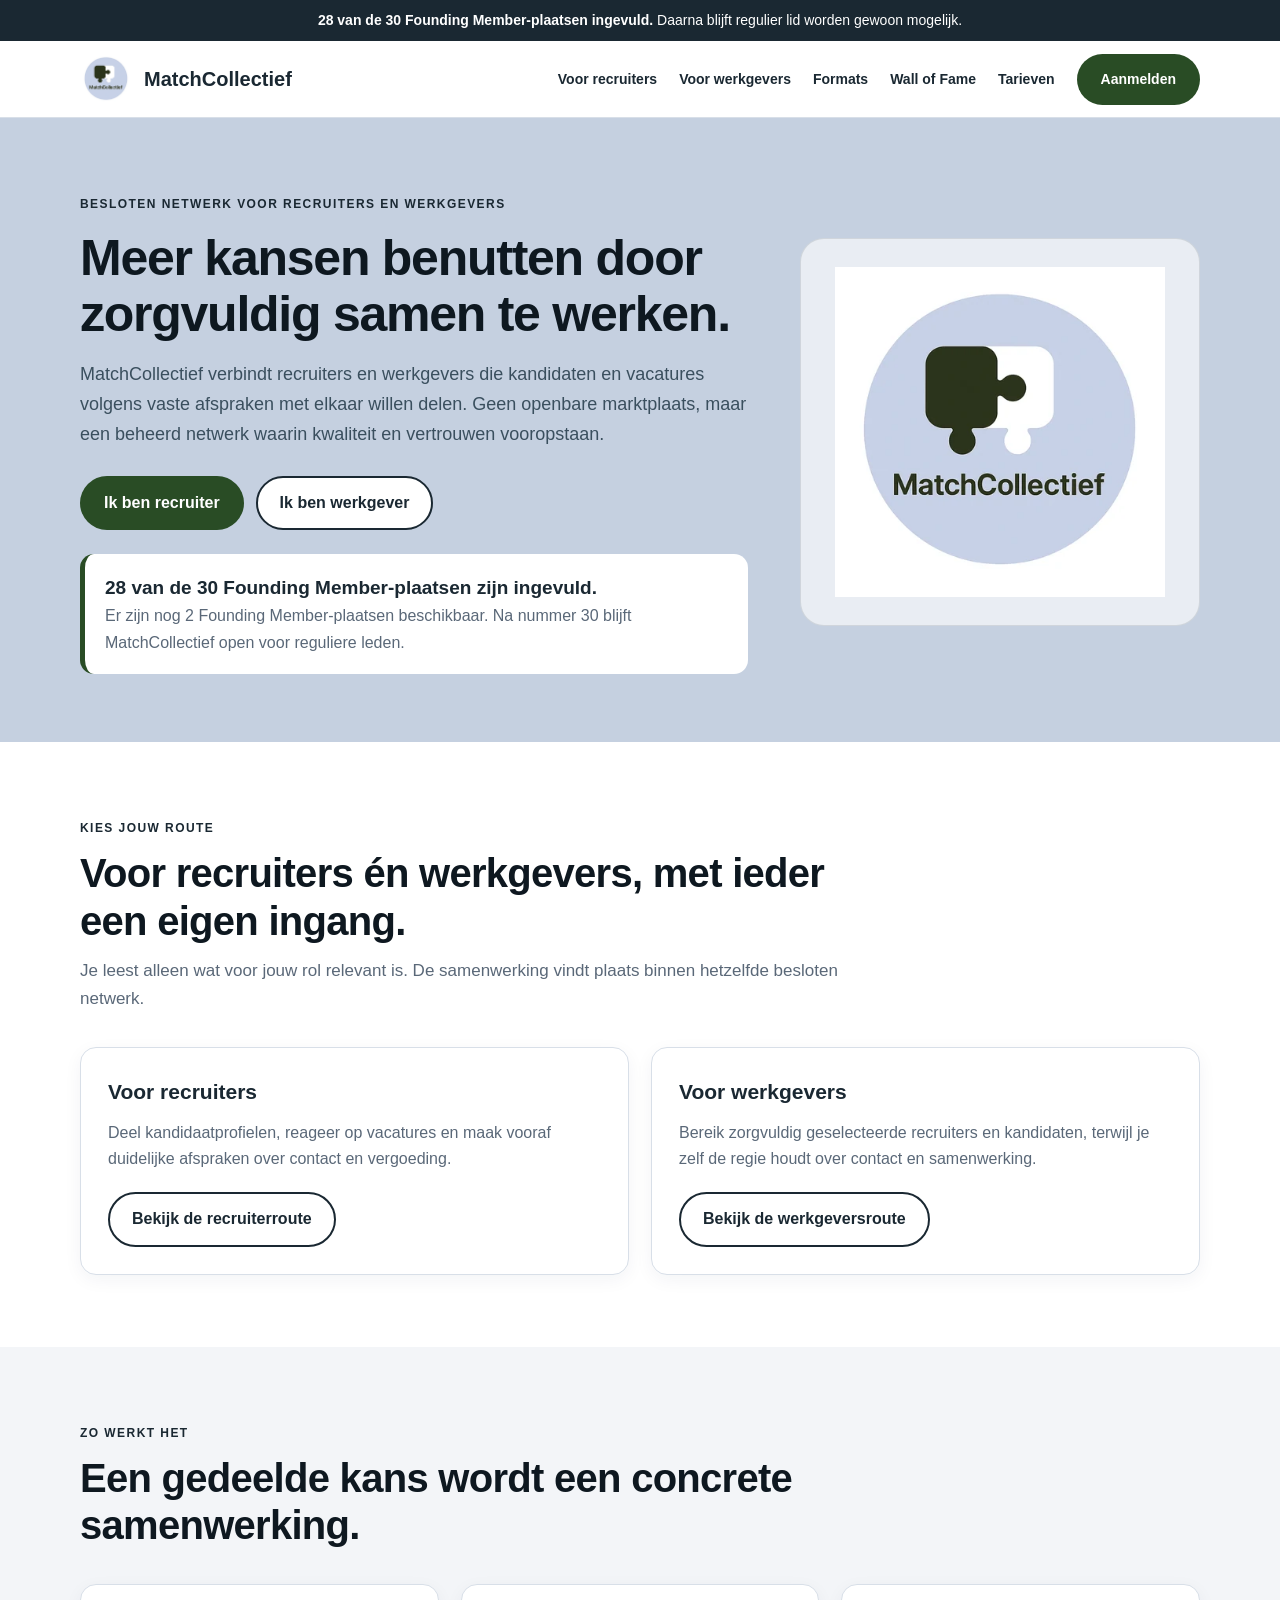
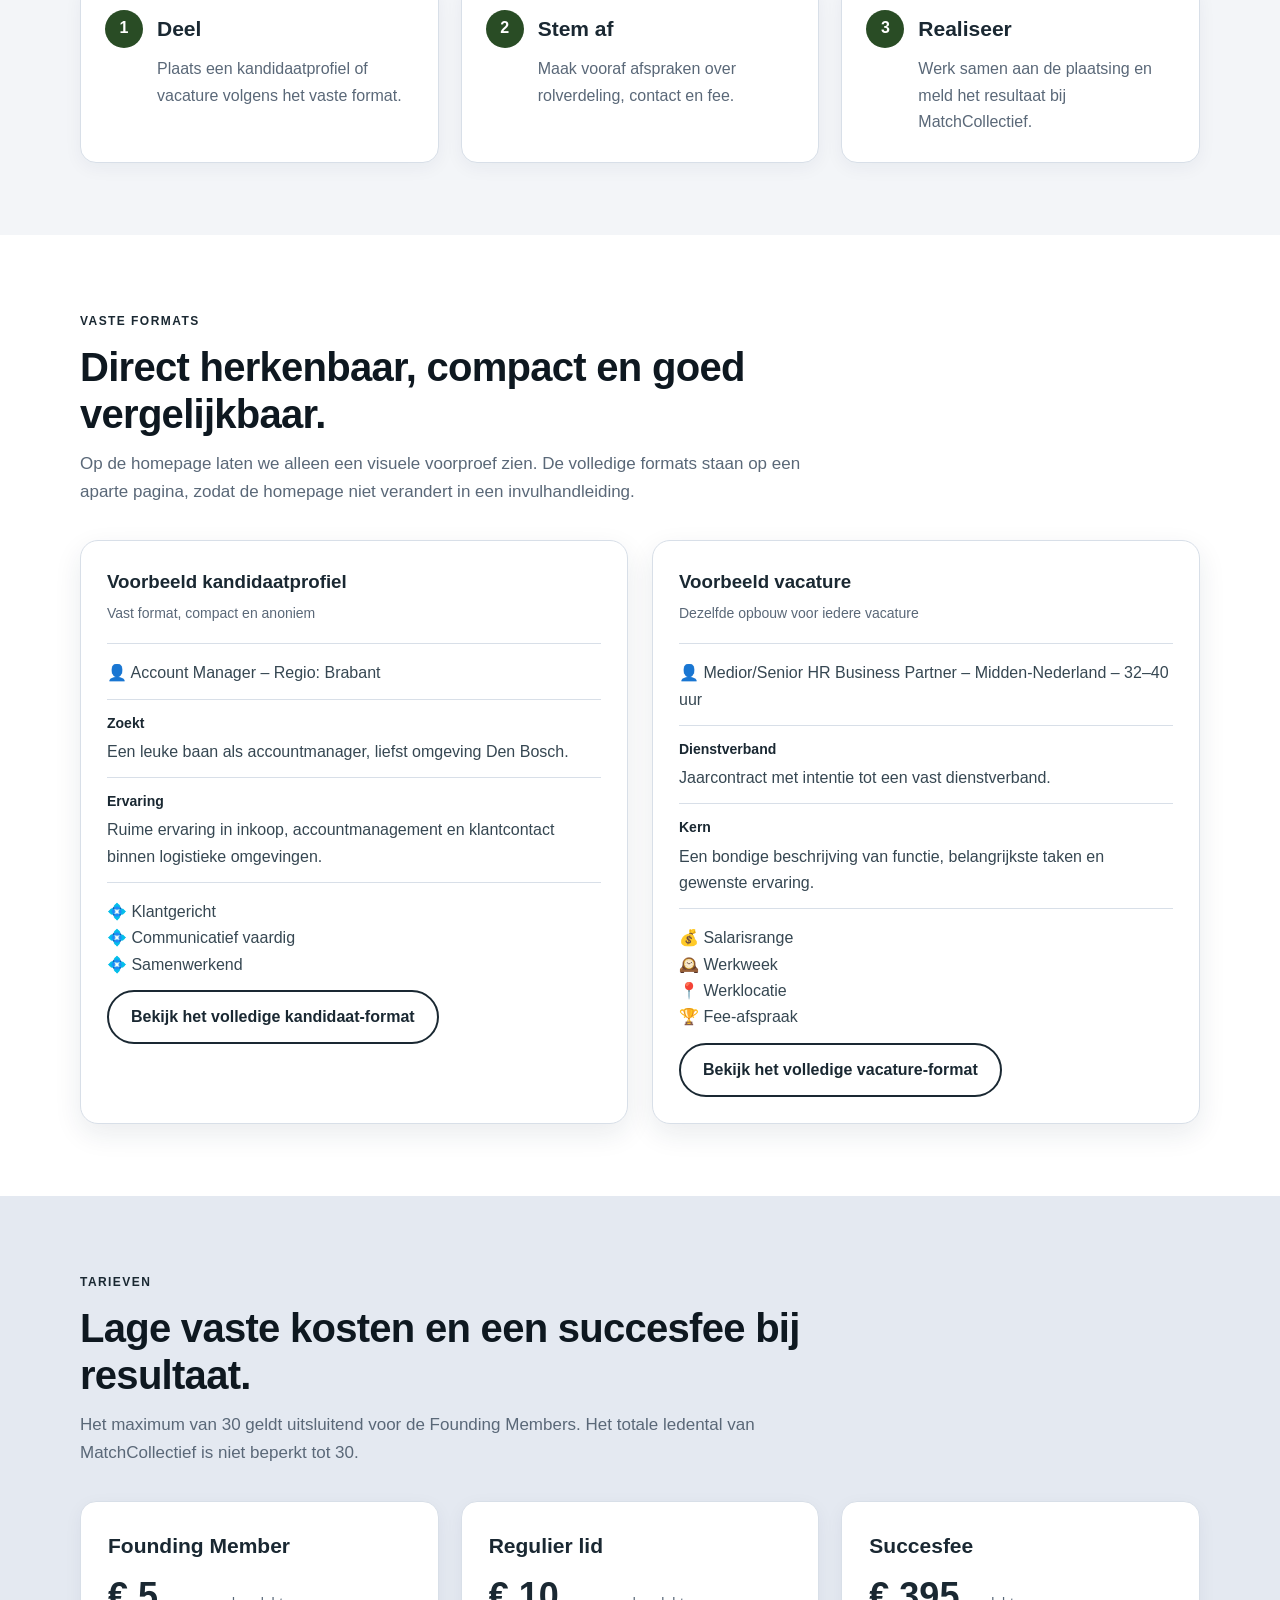
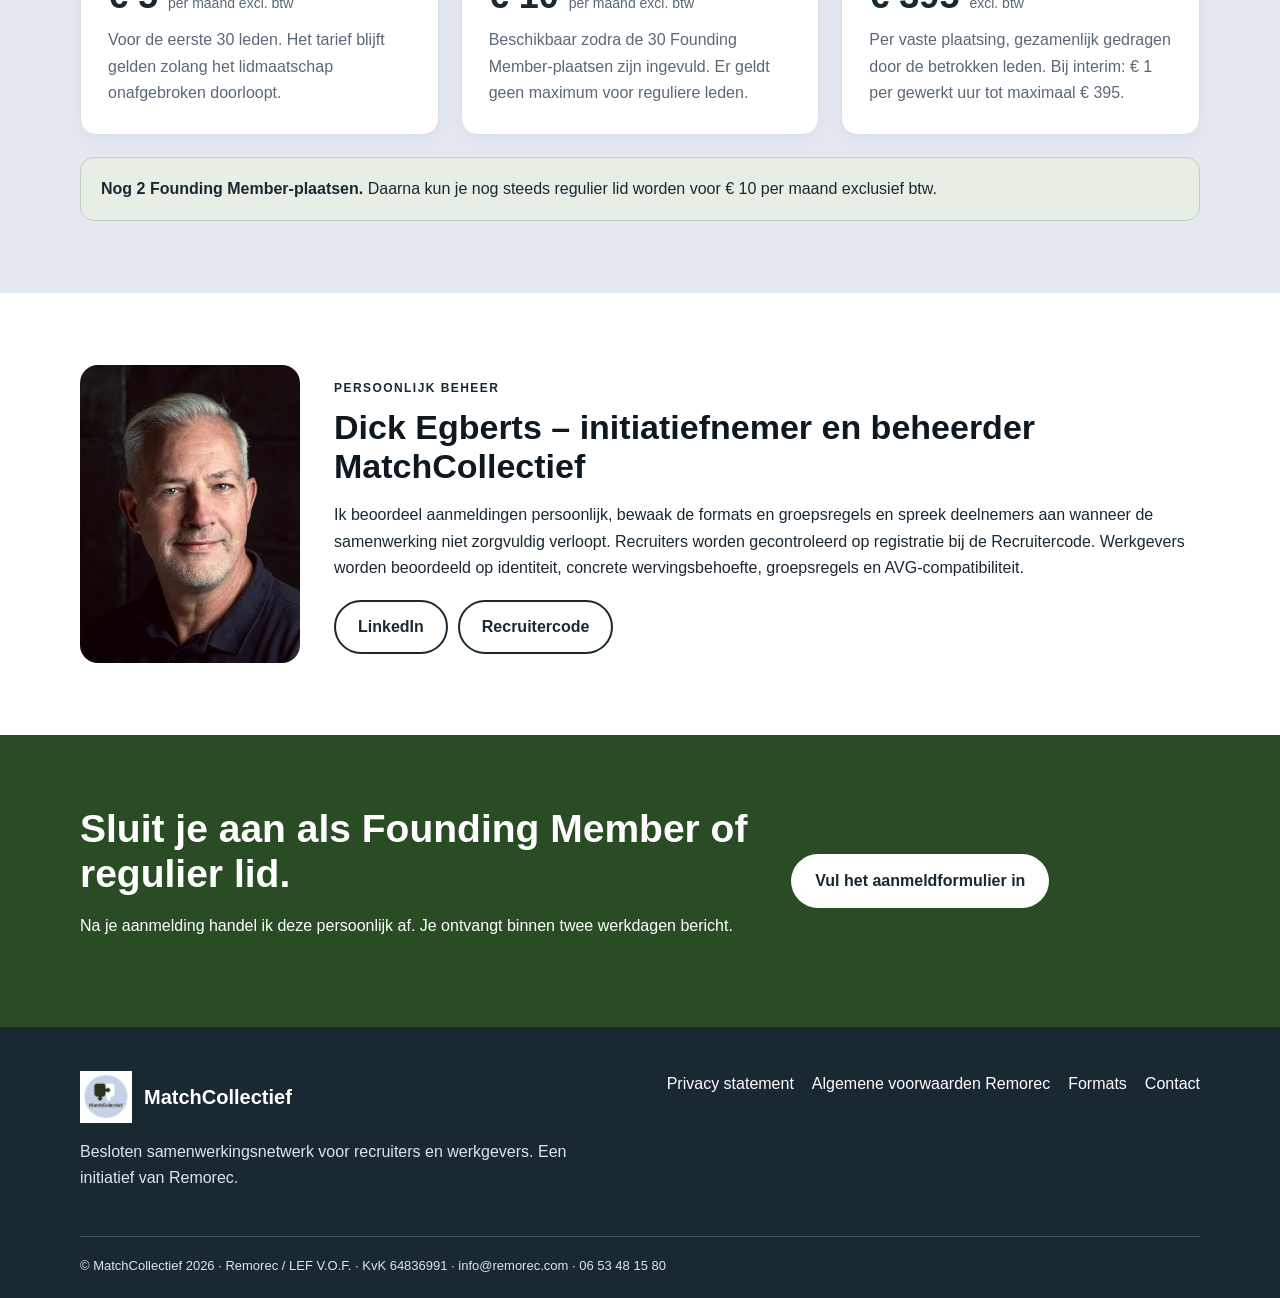
==== index.html @ ca80b36f "Add files via upload" ====
<!doctype html>
<html lang="nl">
<head>
<meta charset="utf-8">
<meta name="viewport" content="width=device-width,initial-scale=1">
<title>MatchCollectief | Samen meer kansen benutten</title>
<meta name="description" content="Besloten samenwerkingsnetwerk voor recruiters en werkgevers.">
<link rel="stylesheet" href="assets/style.css">
<link rel="icon" href="assets/matchcollectief-logo.webp">
<meta name="theme-color" content="#C5D0E0">
</head>
<body>

<div class="topbar"><strong>28 van de 30 Founding Member-plaatsen ingevuld.</strong> Daarna blijft regulier lid worden gewoon mogelijk.</div>
<nav>
  <div class="wrap nav-inner">
    <a class="brand" href="index.html"><img src="assets/matchcollectief-logo.webp" alt="Logo MatchCollectief"><span>MatchCollectief</span></a>
    <button class="menu-toggle" aria-label="Menu openen">☰</button>
    <div class="nav-links">
      <a href="voor-recruiters.html">Voor recruiters</a>
      <a href="voor-werkgevers.html">Voor werkgevers</a>
      <a href="formats.html">Formats</a>
      <a href="wall-of-fame.html">Wall of Fame</a>
      <a href="index.html#tarieven">Tarieven</a>
      <a class="btn btn-green" href="https://forms.cloud.microsoft/r/RFV0NkkKXE" target="_blank" rel="noopener">Aanmelden</a>
    </div>
  </div>
</nav>


<header class="hero">
  <div class="wrap hero-grid">
    <div>
      <span class="eyebrow">Besloten netwerk voor recruiters en werkgevers</span>
      <h1>Meer kansen benutten door zorgvuldig samen te werken.</h1>
      <p class="lead">MatchCollectief verbindt recruiters en werkgevers die kandidaten en vacatures volgens vaste afspraken met elkaar willen delen. Geen openbare marktplaats, maar een beheerd netwerk waarin kwaliteit en vertrouwen vooropstaan.</p>
      <div class="actions">
        <a class="btn btn-green" href="voor-recruiters.html">Ik ben recruiter</a>
        <a class="btn btn-outline" href="voor-werkgevers.html">Ik ben werkgever</a>
      </div>
      <div class="member-status">
        <strong>28 van de 30 Founding Member-plaatsen zijn ingevuld.</strong>
        <span>Er zijn nog 2 Founding Member-plaatsen beschikbaar. Na nummer 30 blijft MatchCollectief open voor reguliere leden.</span>
      </div>
    </div>
    <div class="logo-panel"><img src="assets/matchcollectief-logo.webp" alt="MatchCollectief"></div>
  </div>
</header>

<section>
<div class="wrap">
  <div class="section-head">
    <span class="eyebrow">Kies jouw route</span>
    <h2>Voor recruiters én werkgevers, met ieder een eigen ingang.</h2>
    <p>Je leest alleen wat voor jouw rol relevant is. De samenwerking vindt plaats binnen hetzelfde besloten netwerk.</p>
  </div>
  <div class="grid-2">
    <article class="card"><h3>Voor recruiters</h3><p>Deel kandidaatprofielen, reageer op vacatures en maak vooraf duidelijke afspraken over contact en vergoeding.</p><a class="btn btn-outline" href="voor-recruiters.html">Bekijk de recruiterroute</a></article>
    <article class="card"><h3>Voor werkgevers</h3><p>Bereik zorgvuldig geselecteerde recruiters en kandidaten, terwijl je zelf de regie houdt over contact en samenwerking.</p><a class="btn btn-outline" href="voor-werkgevers.html">Bekijk de werkgeversroute</a></article>
  </div>
</div>
</section>

<section class="alt">
<div class="wrap">
  <div class="section-head"><span class="eyebrow">Zo werkt het</span><h2>Een gedeelde kans wordt een concrete samenwerking.</h2></div>
  <div class="grid-3 steps">
    <article class="card step"><h3>Deel</h3><p>Plaats een kandidaatprofiel of vacature volgens het vaste format.</p></article>
    <article class="card step"><h3>Stem af</h3><p>Maak vooraf afspraken over rolverdeling, contact en fee.</p></article>
    <article class="card step"><h3>Realiseer</h3><p>Werk samen aan de plaatsing en meld het resultaat bij MatchCollectief.</p></article>
  </div>
</div>
</section>

<section>
<div class="wrap">
  <div class="section-head"><span class="eyebrow">Vaste formats</span><h2>Direct herkenbaar, compact en goed vergelijkbaar.</h2><p>Op de homepage laten we alleen een visuele voorproef zien. De volledige formats staan op een aparte pagina, zodat de homepage niet verandert in een invulhandleiding.</p></div>
  <div class="format-grid">
<div class="format-card">
  <h3>Voorbeeld kandidaatprofiel</h3>
  <div class="format-sub">Vast format, compact en anoniem</div>
  <div class="format-block"><div class="format-copy">👤 Account Manager – Regio: Brabant</div></div>
  <div class="format-block"><div class="format-label">Zoekt</div><div class="format-copy">Een leuke baan als accountmanager, liefst omgeving Den Bosch.</div></div>
  <div class="format-block"><div class="format-label">Ervaring</div><div class="format-copy">Ruime ervaring in inkoop, accountmanagement en klantcontact binnen logistieke omgevingen.</div></div>
  <div class="format-block"><div class="format-copy">💠 Klantgericht
💠 Communicatief vaardig
💠 Samenwerkend</div></div>
  <a class="btn btn-outline" href="formats.html#kandidaat">Bekijk het volledige kandidaat-format</a>
</div>

<div class="format-card">
  <h3>Voorbeeld vacature</h3>
  <div class="format-sub">Dezelfde opbouw voor iedere vacature</div>
  <div class="format-block"><div class="format-copy">👤 Medior/Senior HR Business Partner – Midden-Nederland – 32–40 uur</div></div>
  <div class="format-block"><div class="format-label">Dienstverband</div><div class="format-copy">Jaarcontract met intentie tot een vast dienstverband.</div></div>
  <div class="format-block"><div class="format-label">Kern</div><div class="format-copy">Een bondige beschrijving van functie, belangrijkste taken en gewenste ervaring.</div></div>
  <div class="format-block"><div class="format-copy">💰 Salarisrange
🕰️ Werkweek
📍 Werklocatie
🏆 Fee-afspraak</div></div>
  <a class="btn btn-outline" href="formats.html#vacature">Bekijk het volledige vacature-format</a>
</div>
</div>
</div>
</section>

<section class="brand-section" id="tarieven">
<div class="wrap">
  <div class="section-head"><span class="eyebrow">Tarieven</span><h2>Lage vaste kosten en een succesfee bij resultaat.</h2><p>Het maximum van 30 geldt uitsluitend voor de Founding Members. Het totale ledental van MatchCollectief is niet beperkt tot 30.</p></div>
  <div class="grid-3">
    <article class="card"><h3>Founding Member</h3><div class="price">€ 5 <small>per maand excl. btw</small></div><p>Voor de eerste 30 leden. Het tarief blijft gelden zolang het lidmaatschap onafgebroken doorloopt.</p></article>
    <article class="card"><h3>Regulier lid</h3><div class="price">€ 10 <small>per maand excl. btw</small></div><p>Beschikbaar zodra de 30 Founding Member-plaatsen zijn ingevuld. Er geldt geen maximum voor reguliere leden.</p></article>
    <article class="card"><h3>Succesfee</h3><div class="price">€ 395 <small>excl. btw</small></div><p>Per vaste plaatsing, gezamenlijk gedragen door de betrokken leden. Bij interim: € 1 per gewerkt uur tot maximaal € 395.</p></article>
  </div>
  <div class="notice"><strong>Nog 2 Founding Member-plaatsen.</strong> Daarna kun je nog steeds regulier lid worden voor € 10 per maand exclusief btw.</div>
</div>
</section>

<section>
<div class="wrap profile">
  <img src="assets/dick-egberts.webp" alt="Dick Egberts">
  <div>
    <span class="eyebrow">Persoonlijk beheer</span>
    <h2>Dick Egberts – initiatiefnemer en beheerder MatchCollectief</h2>
    <p>Ik beoordeel aanmeldingen persoonlijk, bewaak de formats en groepsregels en spreek deelnemers aan wanneer de samenwerking niet zorgvuldig verloopt. Recruiters worden gecontroleerd op registratie bij de Recruitercode. Werkgevers worden beoordeeld op identiteit, concrete wervingsbehoefte, groepsregels en AVG-compatibiliteit.</p>
    <div class="contact-links">
      <a class="btn btn-outline" href="https://www.linkedin.com/in/dickegberts/" target="_blank" rel="noopener">LinkedIn</a>
      <a class="btn btn-outline" href="https://recruitercode.nl/?s=Dick+Egberts" target="_blank" rel="noopener">Recruitercode</a>
    </div>
  </div>
</div>
</section>

<section class="cta">
<div class="wrap cta-grid">
  <div><h2>Sluit je aan als Founding Member of regulier lid.</h2><p>Na je aanmelding handel ik deze persoonlijk af. Je ontvangt binnen twee werkdagen bericht.</p></div>
  <div><a class="btn btn-light" href="https://forms.cloud.microsoft/r/RFV0NkkKXE" target="_blank" rel="noopener">Vul het aanmeldformulier in</a></div>
</div>
</section>


<footer>
  <div class="wrap">
    <div class="footer-grid">
      <div>
        <a class="brand" style="color:#fff" href="index.html"><img src="assets/matchcollectief-logo.webp" alt=""><span>MatchCollectief</span></a>
        <p>Besloten samenwerkingsnetwerk voor recruiters en werkgevers. Een initiatief van Remorec.</p>
      </div>
      <div class="footer-links">
        <a href="privacy.html">Privacy statement</a>
        <a href="https://www.remorec.com/" target="_blank" rel="noopener">Algemene voorwaarden Remorec</a>
        <a href="formats.html">Formats</a>
        <a href="mailto:info@remorec.com">Contact</a>
      </div>
    </div>
    <div class="copyright">© MatchCollectief 2026 · Remorec / LEF V.O.F. · KvK 64836991 · info@remorec.com · 06 53 48 15 80</div>
  </div>
</footer>
<script src="assets/site.js"></script>

</body>
</html>
---- assets/style.css ----
:root{
  --navy:#1A2832;
  --navy-deep:#0E1820;
  --steel:#3A4F5E;
  --brand:#C5D0E0;
  --brand-light:#E4E9F1;
  --paper:#F3F5F8;
  --white:#FFFFFF;
  --text:#1A2832;
  --muted:#5A6878;
  --line:#D8DFE8;
  --green:#294C25;
  --green-hover:#1E391B;
  --green-soft:#E7EFE5;
  --shadow:0 10px 28px rgba(20,43,71,.09);
  --radius:16px;
}
*{box-sizing:border-box}
html{scroll-behavior:smooth}
body{margin:0;font-family:Arial,Helvetica,sans-serif;color:var(--text);background:#fff;line-height:1.65;font-size:16px}
img{max-width:100%;display:block}
a{color:inherit}
.wrap{width:min(1120px,calc(100% - 40px));margin-inline:auto}
.topbar{background:var(--navy);color:#fff;text-align:center;padding:9px 16px;font-size:14px}
nav{position:sticky;top:0;z-index:50;background:rgba(255,255,255,.96);backdrop-filter:blur(10px);border-bottom:1px solid var(--line)}
.nav-inner{min-height:76px;display:flex;align-items:center;justify-content:space-between;gap:24px}
.brand{display:flex;align-items:center;gap:12px;text-decoration:none;font-size:20px;font-weight:800;color:var(--navy)}
.brand img{width:52px;height:52px;object-fit:contain}
.nav-links{display:flex;align-items:center;gap:22px}
.nav-links a{text-decoration:none;font-weight:700;font-size:14px}
.menu-toggle{display:none;border:0;background:none;font-size:28px;color:var(--navy)}
.btn{display:inline-flex;align-items:center;justify-content:center;text-decoration:none;font-weight:800;border-radius:999px;padding:12px 22px;border:2px solid transparent;transition:.2s}
.btn-green{background:var(--green);color:#fff}
.btn-green:hover{background:var(--green-hover);transform:translateY(-1px)}
.btn-outline{border-color:var(--navy);color:var(--navy);background:#fff}
.btn-light{background:#fff;color:var(--navy)}
.hero{background:var(--brand);padding:72px 0 68px;overflow:hidden}
.hero-grid{display:grid;grid-template-columns:1.25fr .75fr;gap:52px;align-items:center}
.eyebrow{display:inline-block;text-transform:uppercase;letter-spacing:.12em;font-size:12px;font-weight:900;color:var(--navy)}
.hero h1{font-size:clamp(34px,4.5vw,50px);line-height:1.12;letter-spacing:-.025em;margin:14px 0 18px;color:var(--navy-deep);max-width:790px}
.hero .lead{font-size:18px;color:var(--steel);max-width:760px}
.actions{display:flex;gap:12px;flex-wrap:wrap;margin-top:26px}
.logo-panel{background:rgba(255,255,255,.62);border:1px solid rgba(26,40,50,.12);border-radius:24px;padding:28px;display:grid;place-items:center}
.logo-panel img{width:min(330px,100%)}
.member-status{margin-top:24px;background:#fff;border-radius:14px;padding:18px 20px;border-left:5px solid var(--green)}
.member-status strong{display:block;color:var(--navy);font-size:19px}
.member-status span{color:var(--muted)}
section{padding:72px 0}
.alt{background:var(--paper)}
.brand-section{background:var(--brand-light)}
.section-head{max-width:760px;margin-bottom:34px}
.section-head h2{font-size:clamp(28px,3.5vw,40px);line-height:1.18;letter-spacing:-.018em;margin:10px 0 12px;color:var(--navy-deep)}
.section-head p{font-size:17px;color:var(--muted);margin:0}
.grid-2,.grid-3{display:grid;gap:22px}
.grid-2{grid-template-columns:repeat(2,1fr)}
.grid-3{grid-template-columns:repeat(3,1fr)}
.card{background:#fff;border:1px solid var(--line);border-radius:var(--radius);padding:27px;box-shadow:0 5px 18px rgba(20,43,71,.05)}
.card h3{margin:0 0 10px;color:var(--navy);font-size:21px}
.card p{margin:0;color:var(--muted)}
.card .btn{margin-top:20px}
.checks{list-style:none;padding:0;margin:0}
.checks li{position:relative;padding:7px 0 7px 28px}
.checks li::before{content:"✓";position:absolute;left:0;color:var(--green);font-weight:900}
.steps{counter-reset:step}
.step{position:relative;padding-left:76px}
.step::before{counter-increment:step;content:counter(step);position:absolute;left:24px;top:25px;width:38px;height:38px;border-radius:50%;background:var(--green);color:#fff;display:grid;place-items:center;font-weight:900}
.price{font-size:36px;font-weight:900;color:var(--navy);line-height:1.1;margin:12px 0}
.price small{font-size:14px;font-weight:400;color:var(--muted)}
.notice{background:var(--green-soft);border:1px solid #BFD1BC;border-radius:14px;padding:18px 20px;margin-top:22px}
.profile{display:grid;grid-template-columns:220px 1fr;gap:34px;align-items:center}
.profile img{border-radius:18px;width:100%}
.profile h2{margin:8px 0 12px;color:var(--navy-deep);font-size:34px;line-height:1.15}
.contact-links{display:flex;gap:10px;flex-wrap:wrap;margin-top:18px}
.format-grid{display:grid;grid-template-columns:1fr 1fr;gap:24px}
.format-card{background:#fff;border:1px solid var(--line);border-radius:18px;padding:26px;box-shadow:var(--shadow)}
.format-card h3{margin:0 0 4px;color:var(--navy)}
.format-card .format-sub{font-size:14px;color:var(--muted);margin-bottom:18px}
.format-block{padding:12px 0;border-top:1px solid var(--line)}
.format-block:first-of-type{border-top:0}
.format-label{font-weight:900;color:var(--navy);font-size:14px}
.format-copy{white-space:pre-line;color:#364752;margin-top:4px}
details{background:#fff;border:1px solid var(--line);border-radius:12px;margin:0 0 12px;padding:0 18px}
summary{cursor:pointer;font-weight:800;color:var(--navy);padding:17px 0}
.answer{padding:0 0 18px;color:var(--muted)}
.cta{background:var(--green);color:#fff}
.cta h2{font-size:clamp(28px,3.6vw,39px);line-height:1.15;margin:0 0 10px}
.cta-grid{display:grid;grid-template-columns:1.25fr .75fr;gap:30px;align-items:center}
.member-grid{display:grid;grid-template-columns:repeat(3,1fr);gap:18px}
.member-card{border:1px solid var(--line);border-radius:14px;background:#fff;padding:22px;display:flex;flex-direction:column;min-height:188px}
.member-card .nr{font-size:12px;font-weight:900;color:var(--steel)}
.member-card h3{margin:7px 0 5px;color:var(--navy)}
.member-card p{margin:0 0 4px;color:var(--muted)}
.member-card a{margin-top:auto;padding-top:12px;color:var(--green);font-weight:900;text-decoration:none}
.member-card.open{border:2px dashed var(--green);background:var(--green-soft)}
.legal{max-width:860px}
.legal h1{font-size:40px;color:var(--navy-deep);line-height:1.15}
.legal h2{font-size:25px;color:var(--navy);margin-top:36px}
.legal h3{font-size:19px;color:var(--navy);margin-top:26px}
.legal p,.legal li{color:#465660}
footer{background:var(--navy);color:#DDE5ED;padding:44px 0 22px}
.footer-grid{display:grid;grid-template-columns:1fr 1fr;gap:30px}
.footer-links{display:flex;justify-content:flex-end;gap:18px;flex-wrap:wrap}
.footer-links a{color:#fff;text-decoration:none}
.copyright{border-top:1px solid #45545E;margin-top:28px;padding-top:18px;font-size:13px}
@media(max-width:880px){
 .hero-grid,.grid-2,.grid-3,.format-grid,.profile,.cta-grid,.footer-grid{grid-template-columns:1fr}
 .member-grid{grid-template-columns:1fr 1fr}
 .menu-toggle{display:block}
 .nav-links{display:none;position:absolute;top:76px;left:0;right:0;background:#fff;padding:20px;box-shadow:var(--shadow);flex-direction:column;align-items:stretch}
 .nav-links.open{display:flex}
 .footer-links{justify-content:flex-start}
}
@media(max-width:560px){
 .wrap{width:min(100% - 28px,1120px)}
 .hero{padding:54px 0}
 .hero h1{font-size:34px}
 .actions{flex-direction:column}
 .btn{width:100%}
 .member-grid{grid-template-columns:1fr}
 section{padding:58px 0}
}
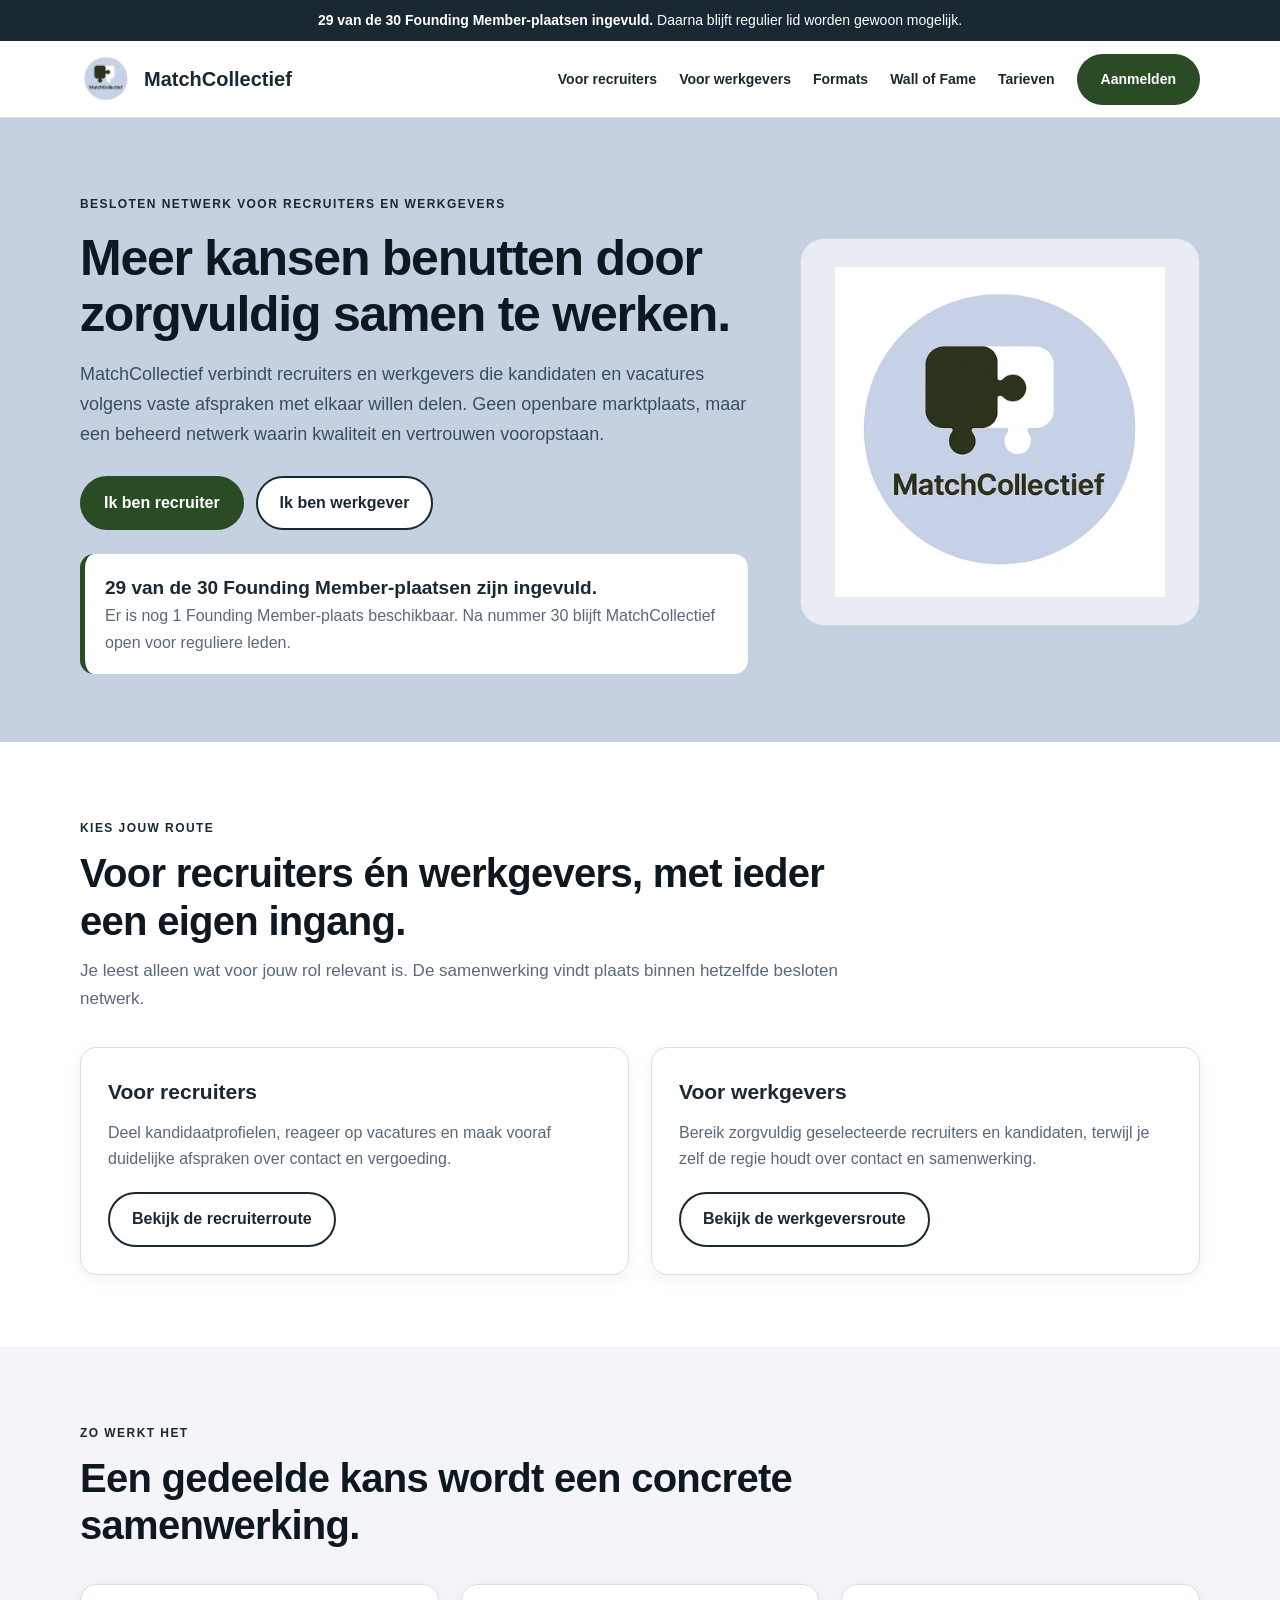
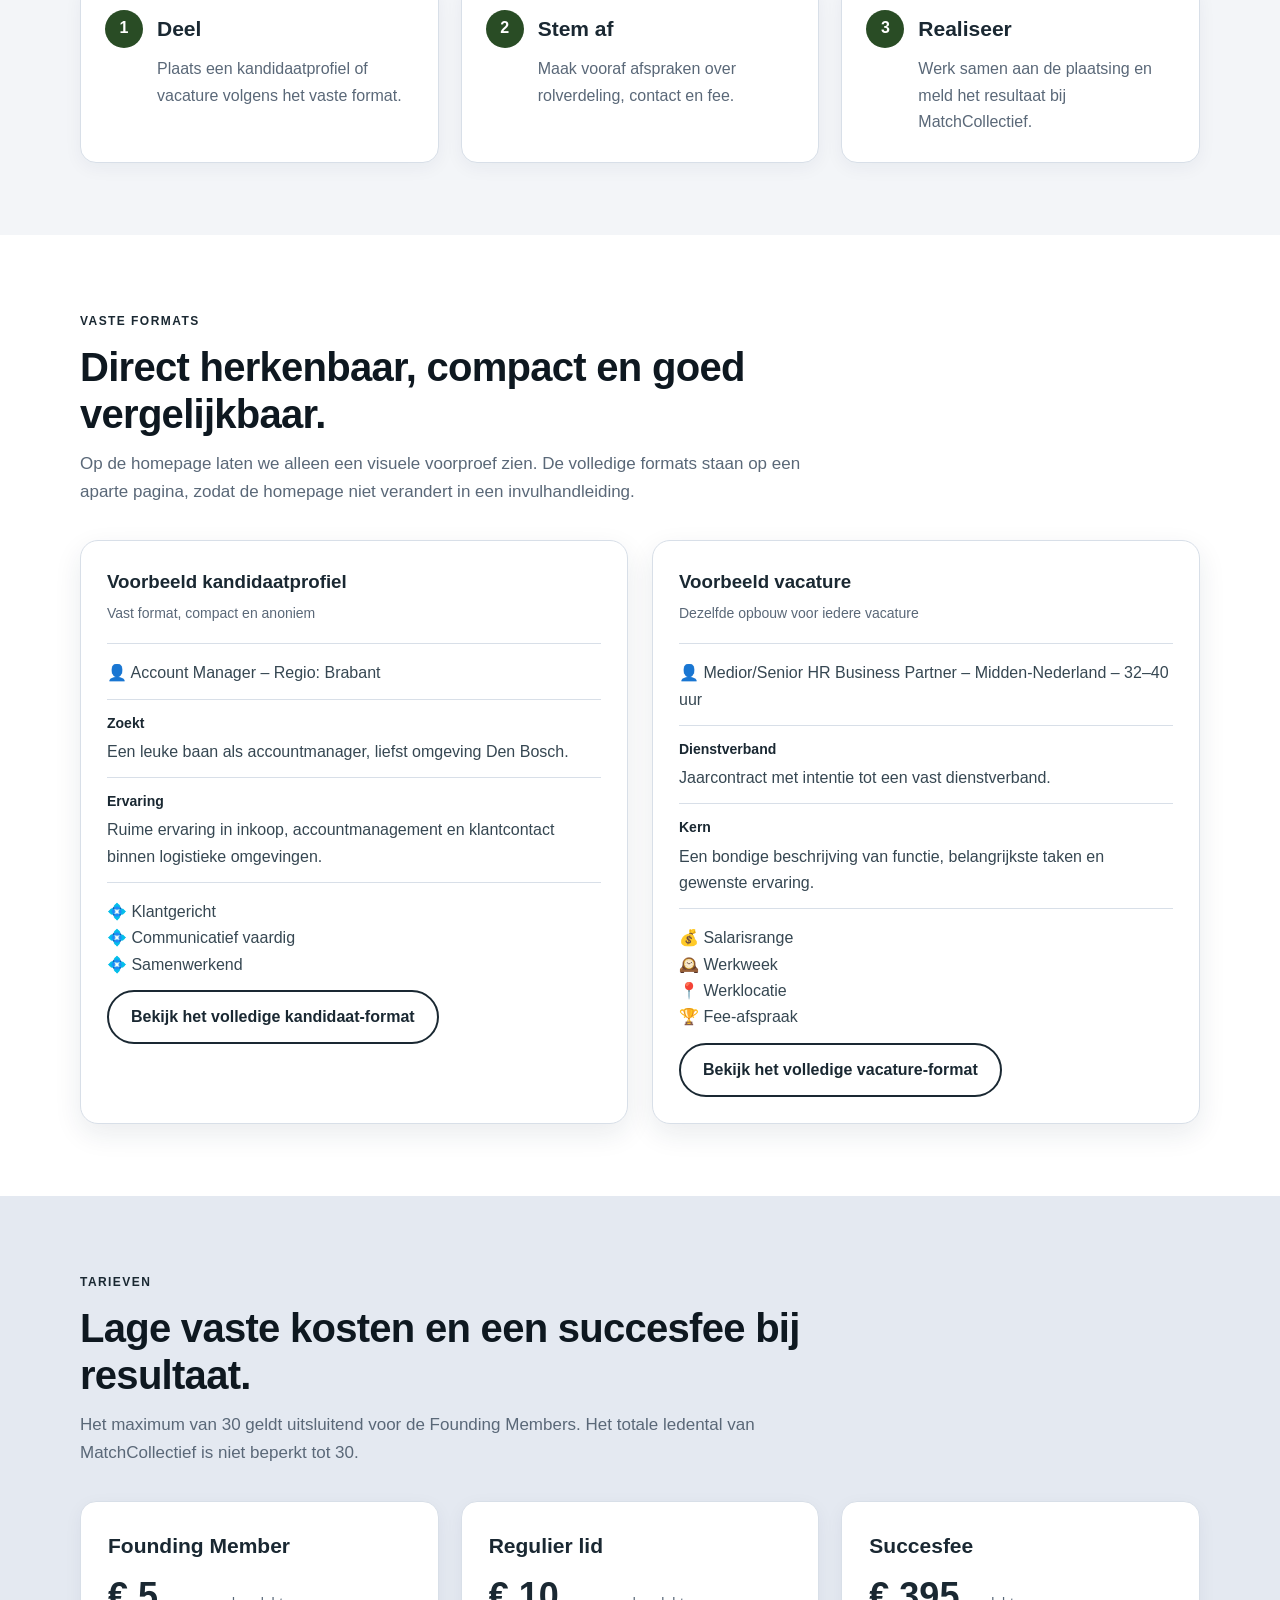
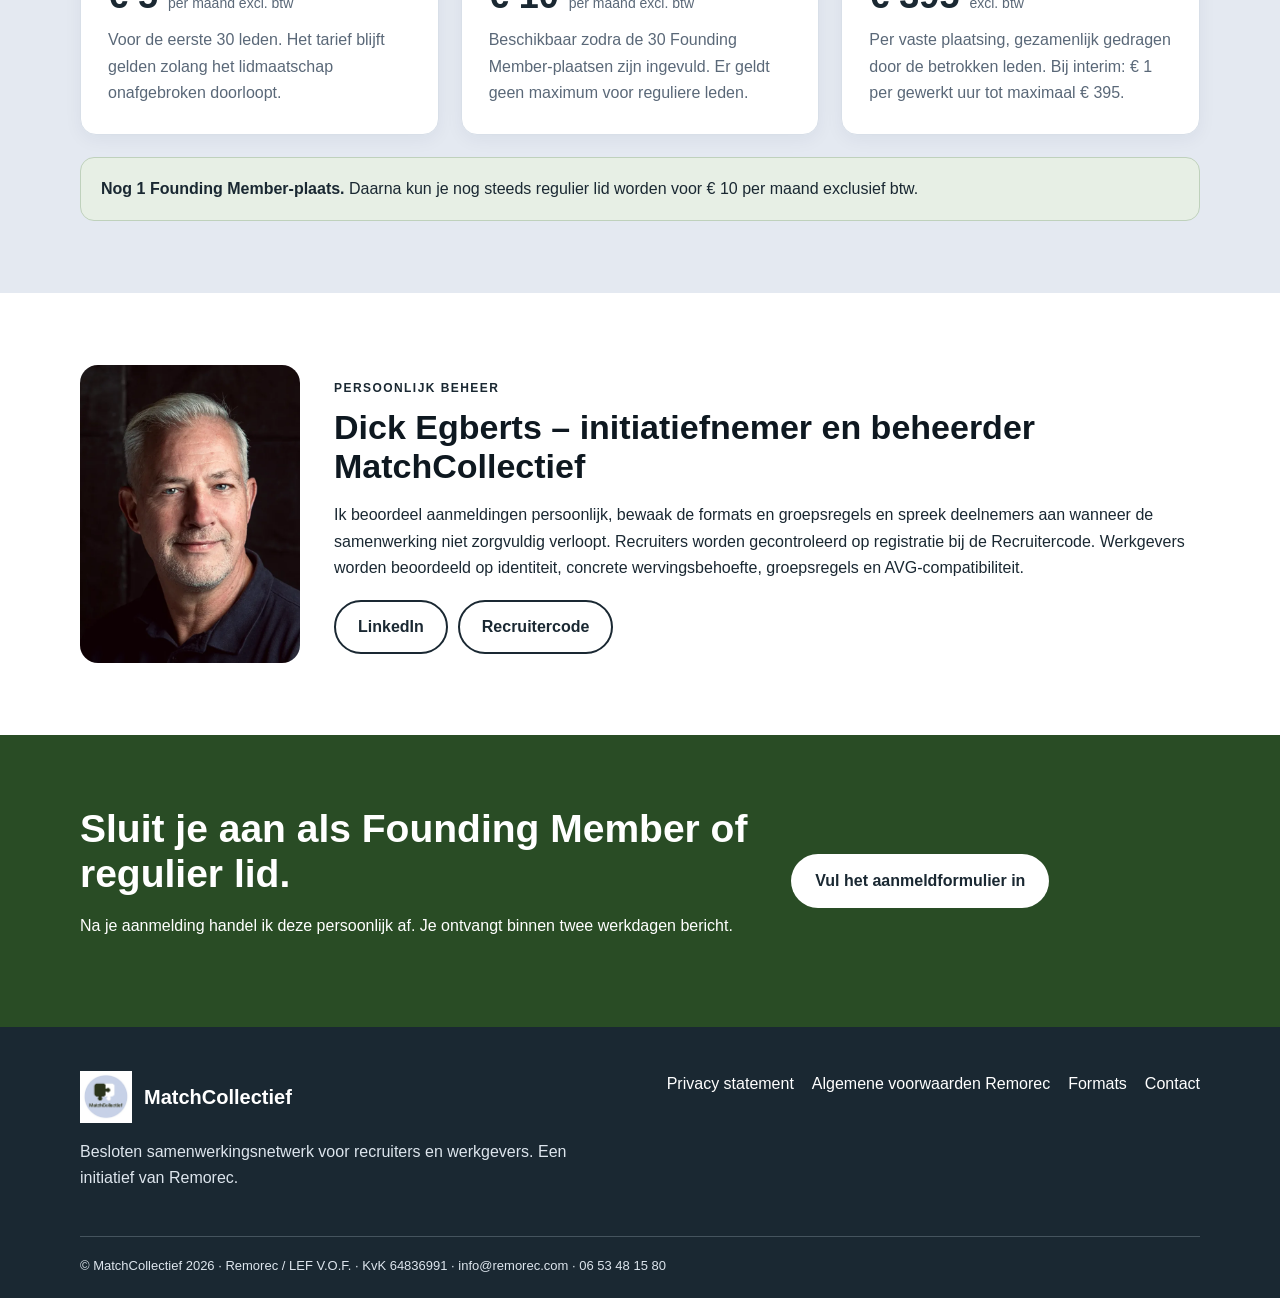
==== commit d14c1915: "Add files via upload" ====
--- a/index.html
+++ b/index.html
@@ -11,7 +11,7 @@
 </head>
 <body>
 
-<div class="topbar"><strong>28 van de 30 Founding Member-plaatsen ingevuld.</strong> Daarna blijft regulier lid worden gewoon mogelijk.</div>
+<div class="topbar"><strong>29 van de 30 Founding Member-plaatsen ingevuld.</strong> Daarna blijft regulier lid worden gewoon mogelijk.</div>
 <nav>
   <div class="wrap nav-inner">
     <a class="brand" href="index.html"><img src="assets/matchcollectief-logo.webp" alt="Logo MatchCollectief"><span>MatchCollectief</span></a>
@@ -39,8 +39,8 @@
         <a class="btn btn-outline" href="voor-werkgevers.html">Ik ben werkgever</a>
       </div>
       <div class="member-status">
-        <strong>28 van de 30 Founding Member-plaatsen zijn ingevuld.</strong>
-        <span>Er zijn nog 2 Founding Member-plaatsen beschikbaar. Na nummer 30 blijft MatchCollectief open voor reguliere leden.</span>
+        <strong>29 van de 30 Founding Member-plaatsen zijn ingevuld.</strong>
+        <span>Er is nog 1 Founding Member-plaats beschikbaar. Na nummer 30 blijft MatchCollectief open voor reguliere leden.</span>
       </div>
     </div>
     <div class="logo-panel"><img src="assets/matchcollectief-logo.webp" alt="MatchCollectief"></div>
@@ -112,7 +112,7 @@
     <article class="card"><h3>Regulier lid</h3><div class="price">€ 10 <small>per maand excl. btw</small></div><p>Beschikbaar zodra de 30 Founding Member-plaatsen zijn ingevuld. Er geldt geen maximum voor reguliere leden.</p></article>
     <article class="card"><h3>Succesfee</h3><div class="price">€ 395 <small>excl. btw</small></div><p>Per vaste plaatsing, gezamenlijk gedragen door de betrokken leden. Bij interim: € 1 per gewerkt uur tot maximaal € 395.</p></article>
   </div>
-  <div class="notice"><strong>Nog 2 Founding Member-plaatsen.</strong> Daarna kun je nog steeds regulier lid worden voor € 10 per maand exclusief btw.</div>
+  <div class="notice"><strong>Nog 1 Founding Member-plaats.</strong> Daarna kun je nog steeds regulier lid worden voor € 10 per maand exclusief btw.</div>
 </div>
 </section>
 
@@ -159,4 +159,4 @@
 <script src="assets/site.js"></script>
 
 </body>
-</html>+</html>
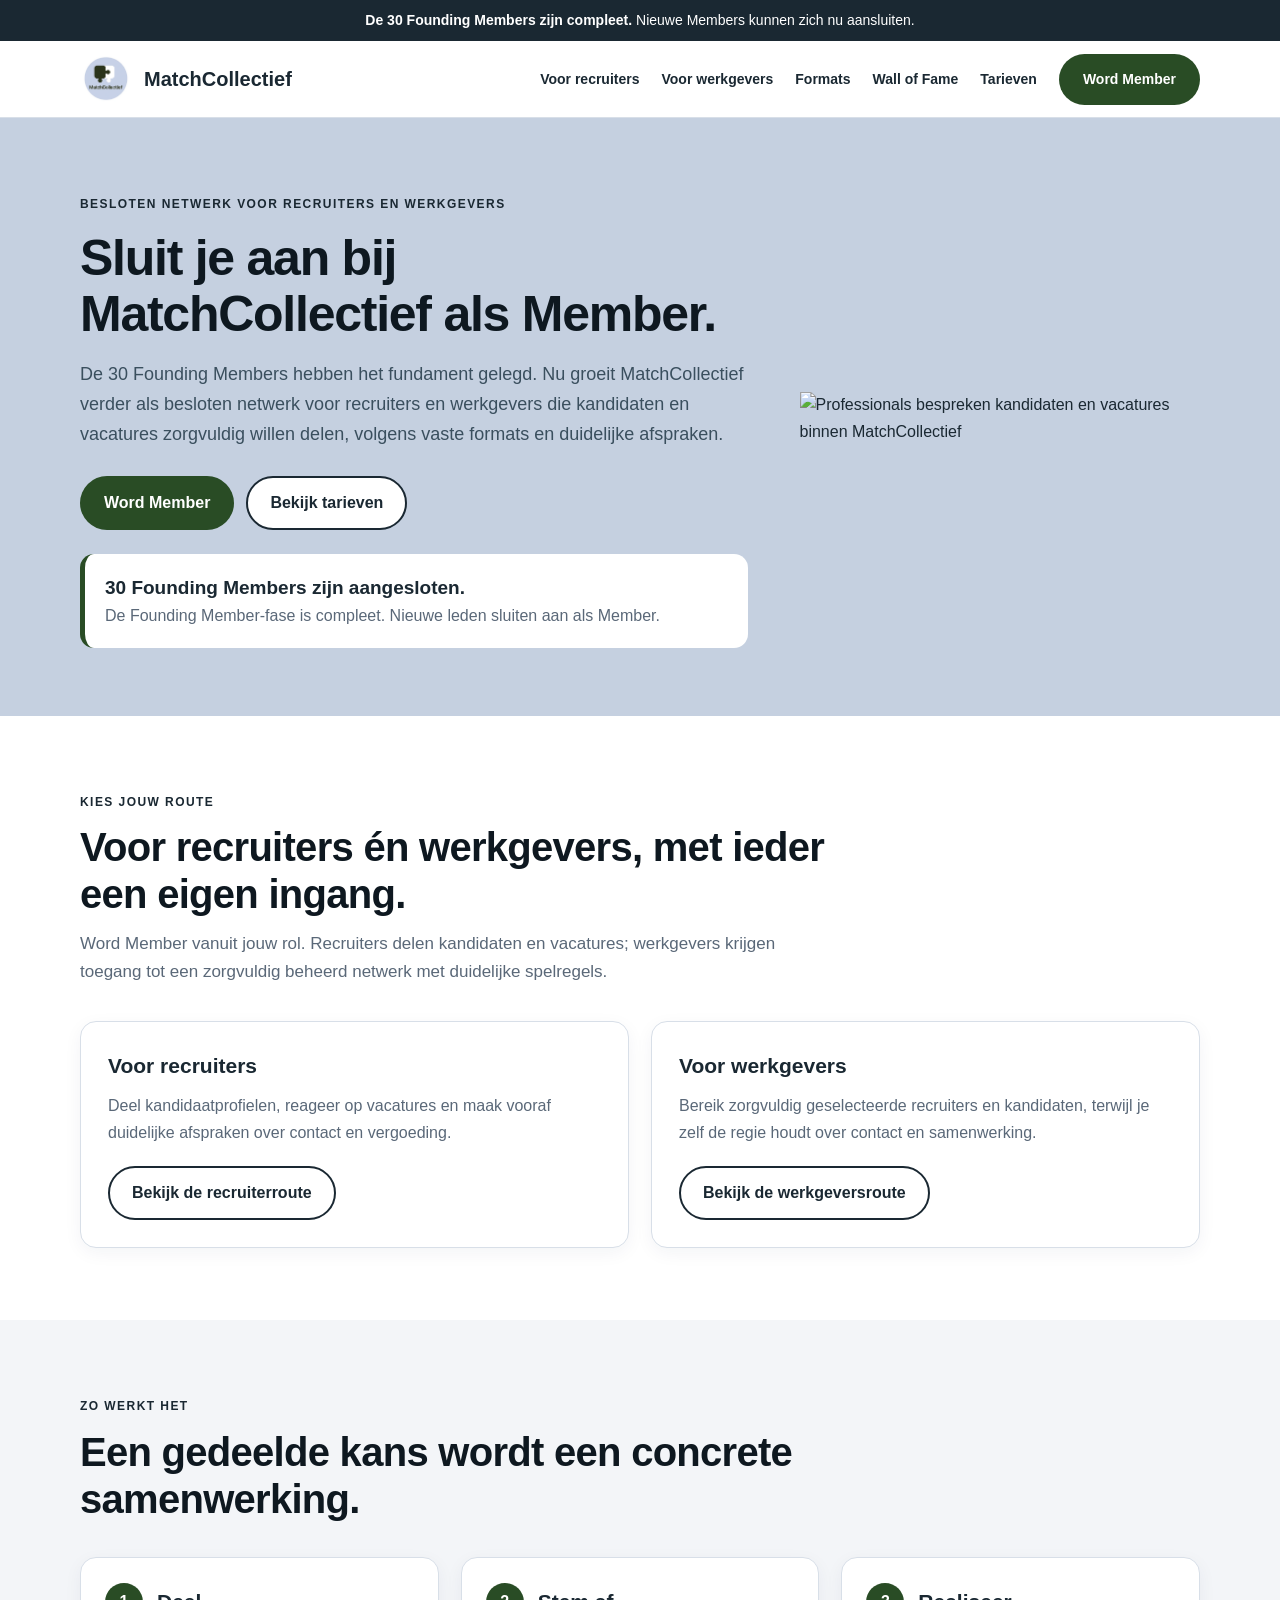
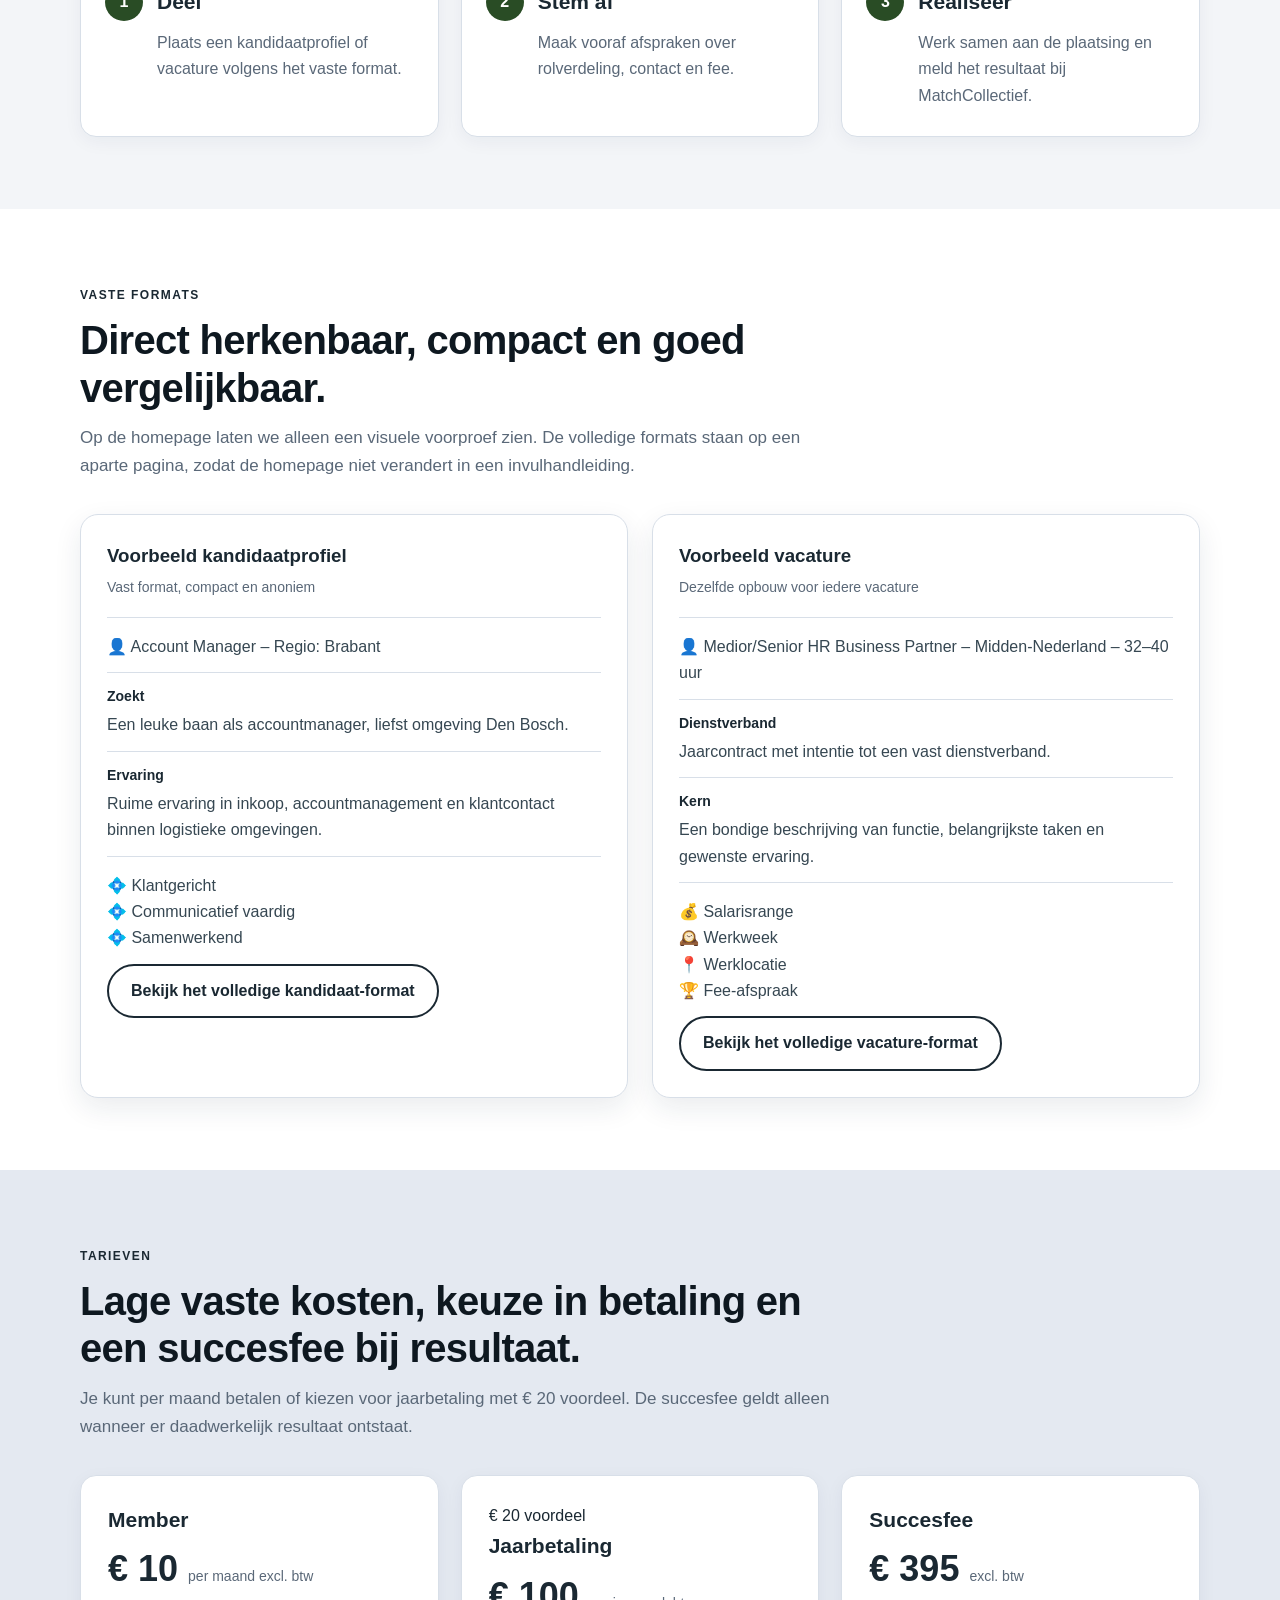
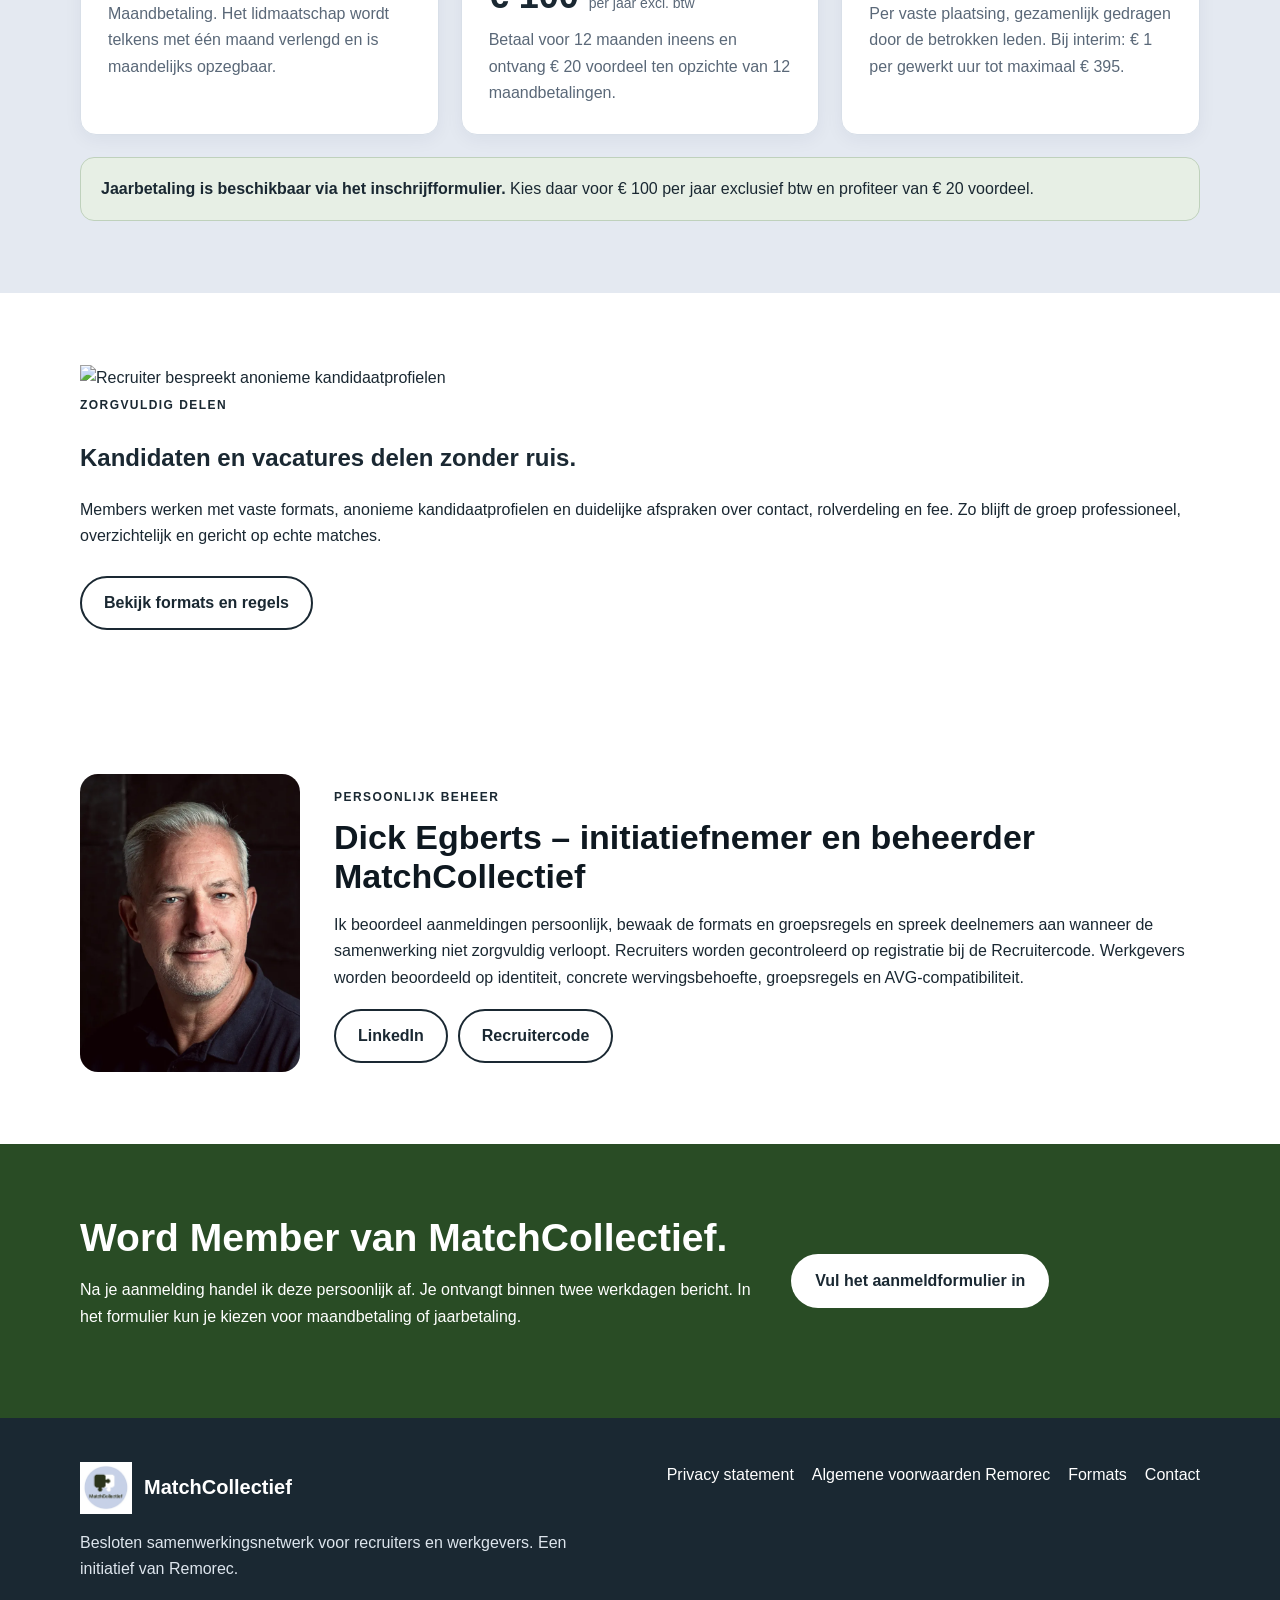
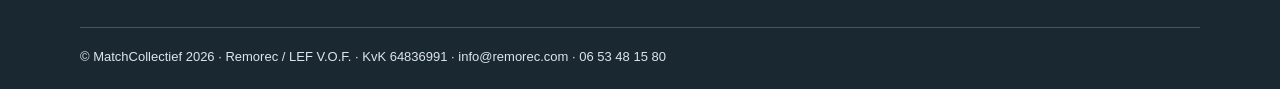
==== commit 9b56bc45: "Add files via upload" ====
--- a/index.html
+++ b/index.html
@@ -3,15 +3,15 @@
 <head>
 <meta charset="utf-8">
 <meta name="viewport" content="width=device-width,initial-scale=1">
-<title>MatchCollectief | Samen meer kansen benutten</title>
-<meta name="description" content="Besloten samenwerkingsnetwerk voor recruiters en werkgevers.">
+<title>MatchCollectief | Word Member</title>
+<meta name="description" content="Sluit je aan bij MatchCollectief als Member: het besloten netwerk voor recruiters en werkgevers.">
 <link rel="stylesheet" href="assets/style.css">
 <link rel="icon" href="assets/matchcollectief-logo.webp">
 <meta name="theme-color" content="#C5D0E0">
 </head>
 <body>
 
-<div class="topbar"><strong>29 van de 30 Founding Member-plaatsen ingevuld.</strong> Daarna blijft regulier lid worden gewoon mogelijk.</div>
+<div class="topbar"><strong>De 30 Founding Members zijn compleet.</strong> Nieuwe Members kunnen zich nu aansluiten.</div>
 <nav>
   <div class="wrap nav-inner">
     <a class="brand" href="index.html"><img src="assets/matchcollectief-logo.webp" alt="Logo MatchCollectief"><span>MatchCollectief</span></a>
@@ -22,7 +22,7 @@
       <a href="formats.html">Formats</a>
       <a href="wall-of-fame.html">Wall of Fame</a>
       <a href="index.html#tarieven">Tarieven</a>
-      <a class="btn btn-green" href="https://forms.cloud.microsoft/r/RFV0NkkKXE" target="_blank" rel="noopener">Aanmelden</a>
+      <a class="btn btn-green" href="https://forms.cloud.microsoft/r/RFV0NkkKXE" target="_blank" rel="noopener">Word Member</a>
     </div>
   </div>
 </nav>
@@ -32,18 +32,18 @@
   <div class="wrap hero-grid">
     <div>
       <span class="eyebrow">Besloten netwerk voor recruiters en werkgevers</span>
-      <h1>Meer kansen benutten door zorgvuldig samen te werken.</h1>
-      <p class="lead">MatchCollectief verbindt recruiters en werkgevers die kandidaten en vacatures volgens vaste afspraken met elkaar willen delen. Geen openbare marktplaats, maar een beheerd netwerk waarin kwaliteit en vertrouwen vooropstaan.</p>
+      <h1>Sluit je aan bij MatchCollectief als Member.</h1>
+      <p class="lead">De 30 Founding Members hebben het fundament gelegd. Nu groeit MatchCollectief verder als besloten netwerk voor recruiters en werkgevers die kandidaten en vacatures zorgvuldig willen delen, volgens vaste formats en duidelijke afspraken.</p>
       <div class="actions">
-        <a class="btn btn-green" href="voor-recruiters.html">Ik ben recruiter</a>
-        <a class="btn btn-outline" href="voor-werkgevers.html">Ik ben werkgever</a>
+        <a class="btn btn-green" href="https://forms.cloud.microsoft/r/RFV0NkkKXE" target="_blank" rel="noopener">Word Member</a>
+        <a class="btn btn-outline" href="#tarieven">Bekijk tarieven</a>
       </div>
       <div class="member-status">
-        <strong>29 van de 30 Founding Member-plaatsen zijn ingevuld.</strong>
-        <span>Er is nog 1 Founding Member-plaats beschikbaar. Na nummer 30 blijft MatchCollectief open voor reguliere leden.</span>
+        <strong>30 Founding Members zijn aangesloten.</strong>
+        <span>De Founding Member-fase is compleet. Nieuwe leden sluiten aan als Member.</span>
       </div>
     </div>
-    <div class="logo-panel"><img src="assets/matchcollectief-logo.webp" alt="MatchCollectief"></div>
+    <div class="image-panel hero-image"><img src="assets/member-network.png" alt="Professionals bespreken kandidaten en vacatures binnen MatchCollectief"></div>
   </div>
 </header>
 
@@ -52,7 +52,7 @@
   <div class="section-head">
     <span class="eyebrow">Kies jouw route</span>
     <h2>Voor recruiters én werkgevers, met ieder een eigen ingang.</h2>
-    <p>Je leest alleen wat voor jouw rol relevant is. De samenwerking vindt plaats binnen hetzelfde besloten netwerk.</p>
+    <p>Word Member vanuit jouw rol. Recruiters delen kandidaten en vacatures; werkgevers krijgen toegang tot een zorgvuldig beheerd netwerk met duidelijke spelregels.</p>
   </div>
   <div class="grid-2">
     <article class="card"><h3>Voor recruiters</h3><p>Deel kandidaatprofielen, reageer op vacatures en maak vooraf duidelijke afspraken over contact en vergoeding.</p><a class="btn btn-outline" href="voor-recruiters.html">Bekijk de recruiterroute</a></article>
@@ -106,13 +106,25 @@
 
 <section class="brand-section" id="tarieven">
 <div class="wrap">
-  <div class="section-head"><span class="eyebrow">Tarieven</span><h2>Lage vaste kosten en een succesfee bij resultaat.</h2><p>Het maximum van 30 geldt uitsluitend voor de Founding Members. Het totale ledental van MatchCollectief is niet beperkt tot 30.</p></div>
+  <div class="section-head"><span class="eyebrow">Tarieven</span><h2>Lage vaste kosten, keuze in betaling en een succesfee bij resultaat.</h2><p>Je kunt per maand betalen of kiezen voor jaarbetaling met € 20 voordeel. De succesfee geldt alleen wanneer er daadwerkelijk resultaat ontstaat.</p></div>
   <div class="grid-3">
-    <article class="card"><h3>Founding Member</h3><div class="price">€ 5 <small>per maand excl. btw</small></div><p>Voor de eerste 30 leden. Het tarief blijft gelden zolang het lidmaatschap onafgebroken doorloopt.</p></article>
-    <article class="card"><h3>Regulier lid</h3><div class="price">€ 10 <small>per maand excl. btw</small></div><p>Beschikbaar zodra de 30 Founding Member-plaatsen zijn ingevuld. Er geldt geen maximum voor reguliere leden.</p></article>
+    <article class="card"><h3>Member</h3><div class="price">€ 10 <small>per maand excl. btw</small></div><p>Maandbetaling. Het lidmaatschap wordt telkens met één maand verlengd en is maandelijks opzegbaar.</p></article>
+    <article class="card"><span class="price-badge">€ 20 voordeel</span><h3>Jaarbetaling</h3><div class="price">€ 100 <small>per jaar excl. btw</small></div><p>Betaal voor 12 maanden ineens en ontvang € 20 voordeel ten opzichte van 12 maandbetalingen.</p></article>
     <article class="card"><h3>Succesfee</h3><div class="price">€ 395 <small>excl. btw</small></div><p>Per vaste plaatsing, gezamenlijk gedragen door de betrokken leden. Bij interim: € 1 per gewerkt uur tot maximaal € 395.</p></article>
   </div>
-  <div class="notice"><strong>Nog 1 Founding Member-plaats.</strong> Daarna kun je nog steeds regulier lid worden voor € 10 per maand exclusief btw.</div>
+  <div class="notice"><strong>Jaarbetaling is beschikbaar via het inschrijfformulier.</strong> Kies daar voor € 100 per jaar exclusief btw en profiteer van € 20 voordeel.</div>
+</div>
+</section>
+
+<section>
+<div class="wrap media-grid">
+  <div class="image-panel"><img src="assets/recruiter-candidate.png" alt="Recruiter bespreekt anonieme kandidaatprofielen"></div>
+  <div>
+    <span class="eyebrow">Zorgvuldig delen</span>
+    <h2>Kandidaten en vacatures delen zonder ruis.</h2>
+    <p>Members werken met vaste formats, anonieme kandidaatprofielen en duidelijke afspraken over contact, rolverdeling en fee. Zo blijft de groep professioneel, overzichtelijk en gericht op echte matches.</p>
+    <div class="actions"><a class="btn btn-outline" href="formats.html">Bekijk formats en regels</a></div>
+  </div>
 </div>
 </section>
 
@@ -133,7 +145,7 @@
 
 <section class="cta">
 <div class="wrap cta-grid">
-  <div><h2>Sluit je aan als Founding Member of regulier lid.</h2><p>Na je aanmelding handel ik deze persoonlijk af. Je ontvangt binnen twee werkdagen bericht.</p></div>
+  <div><h2>Word Member van MatchCollectief.</h2><p>Na je aanmelding handel ik deze persoonlijk af. Je ontvangt binnen twee werkdagen bericht. In het formulier kun je kiezen voor maandbetaling of jaarbetaling.</p></div>
   <div><a class="btn btn-light" href="https://forms.cloud.microsoft/r/RFV0NkkKXE" target="_blank" rel="noopener">Vul het aanmeldformulier in</a></div>
 </div>
 </section>
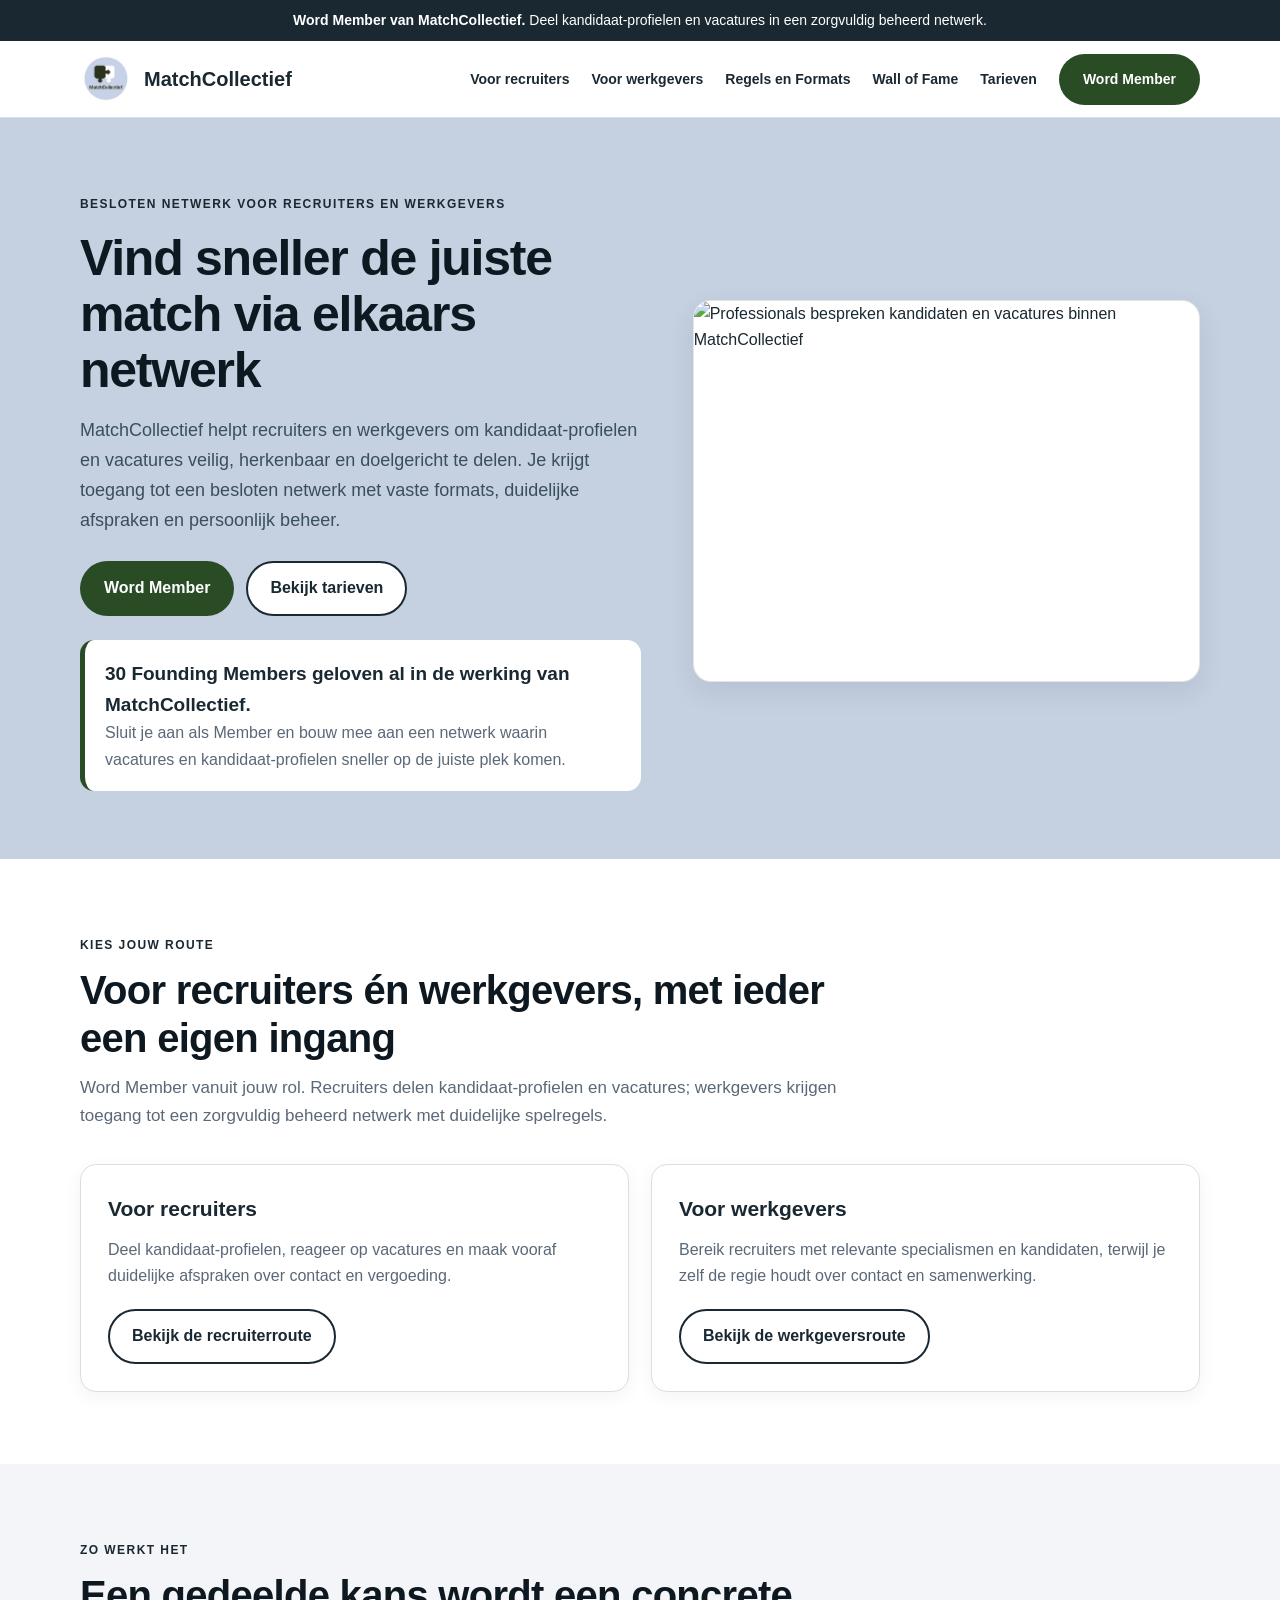
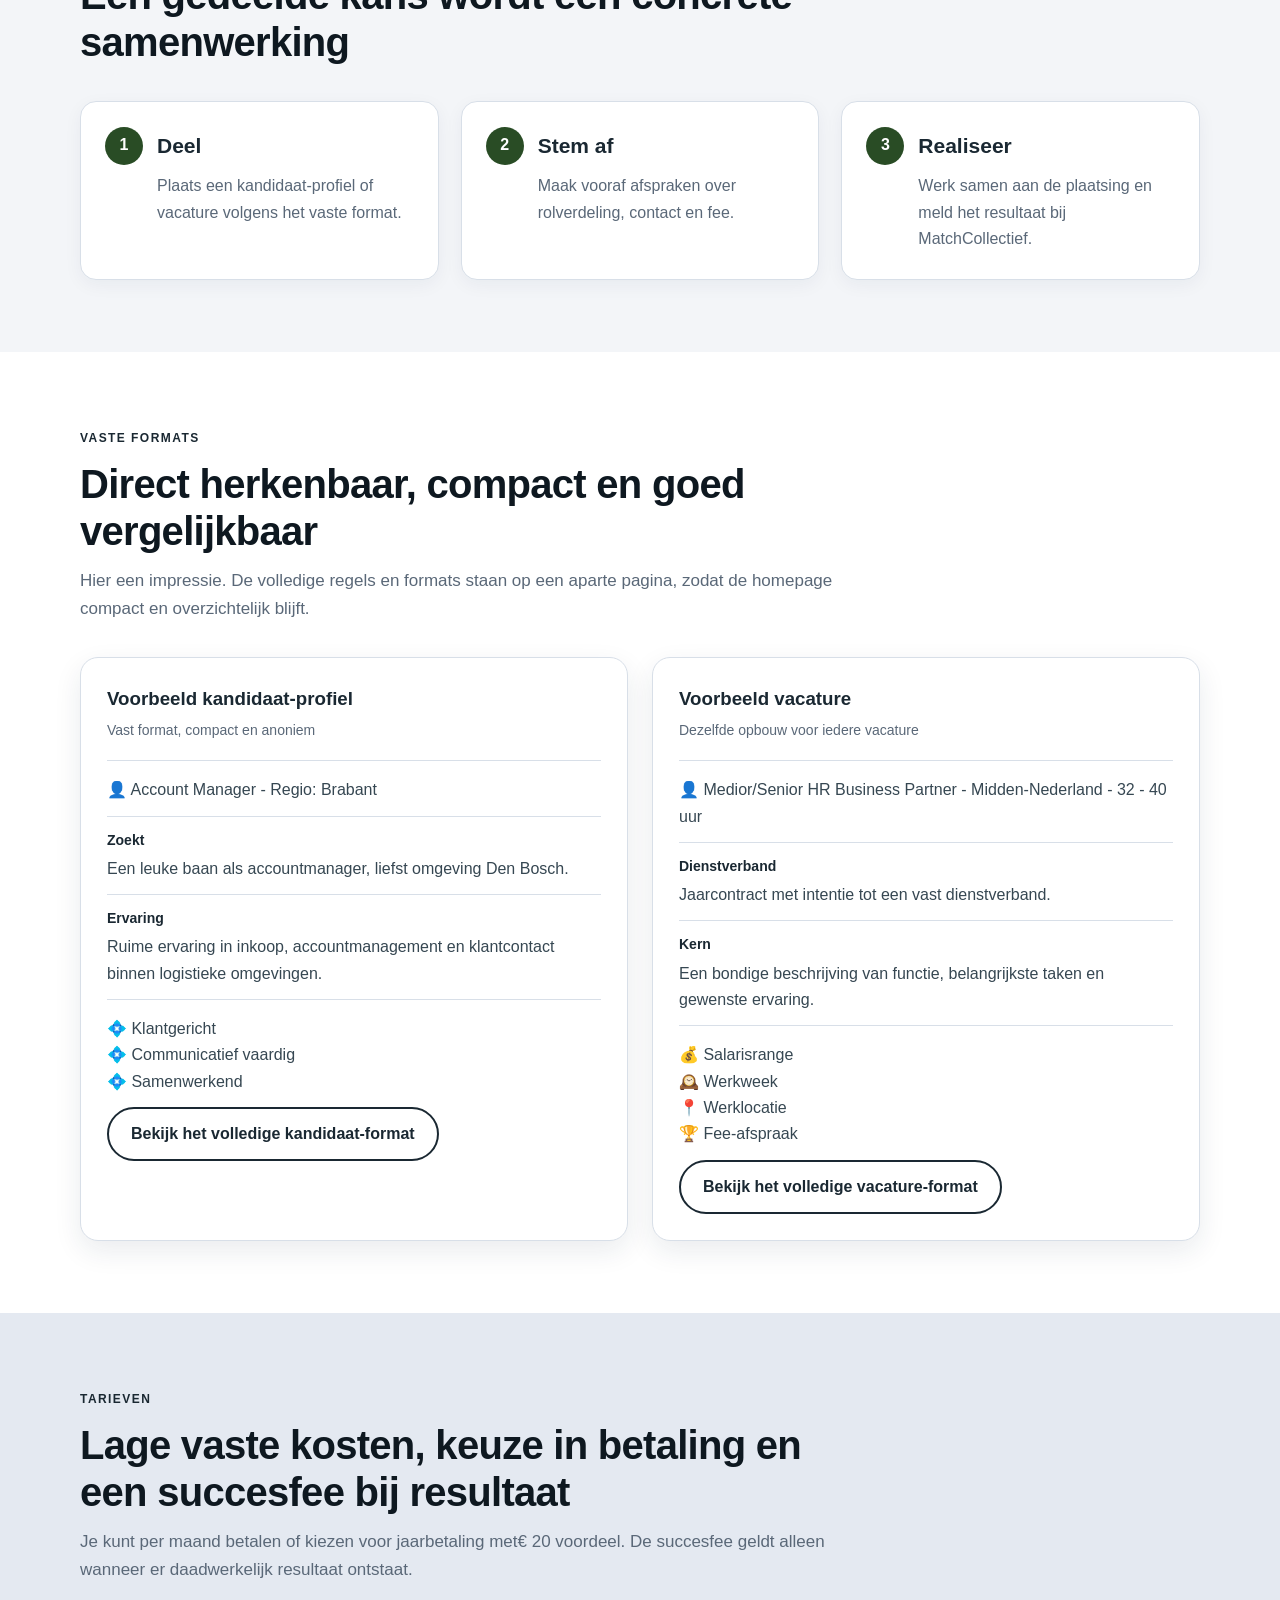
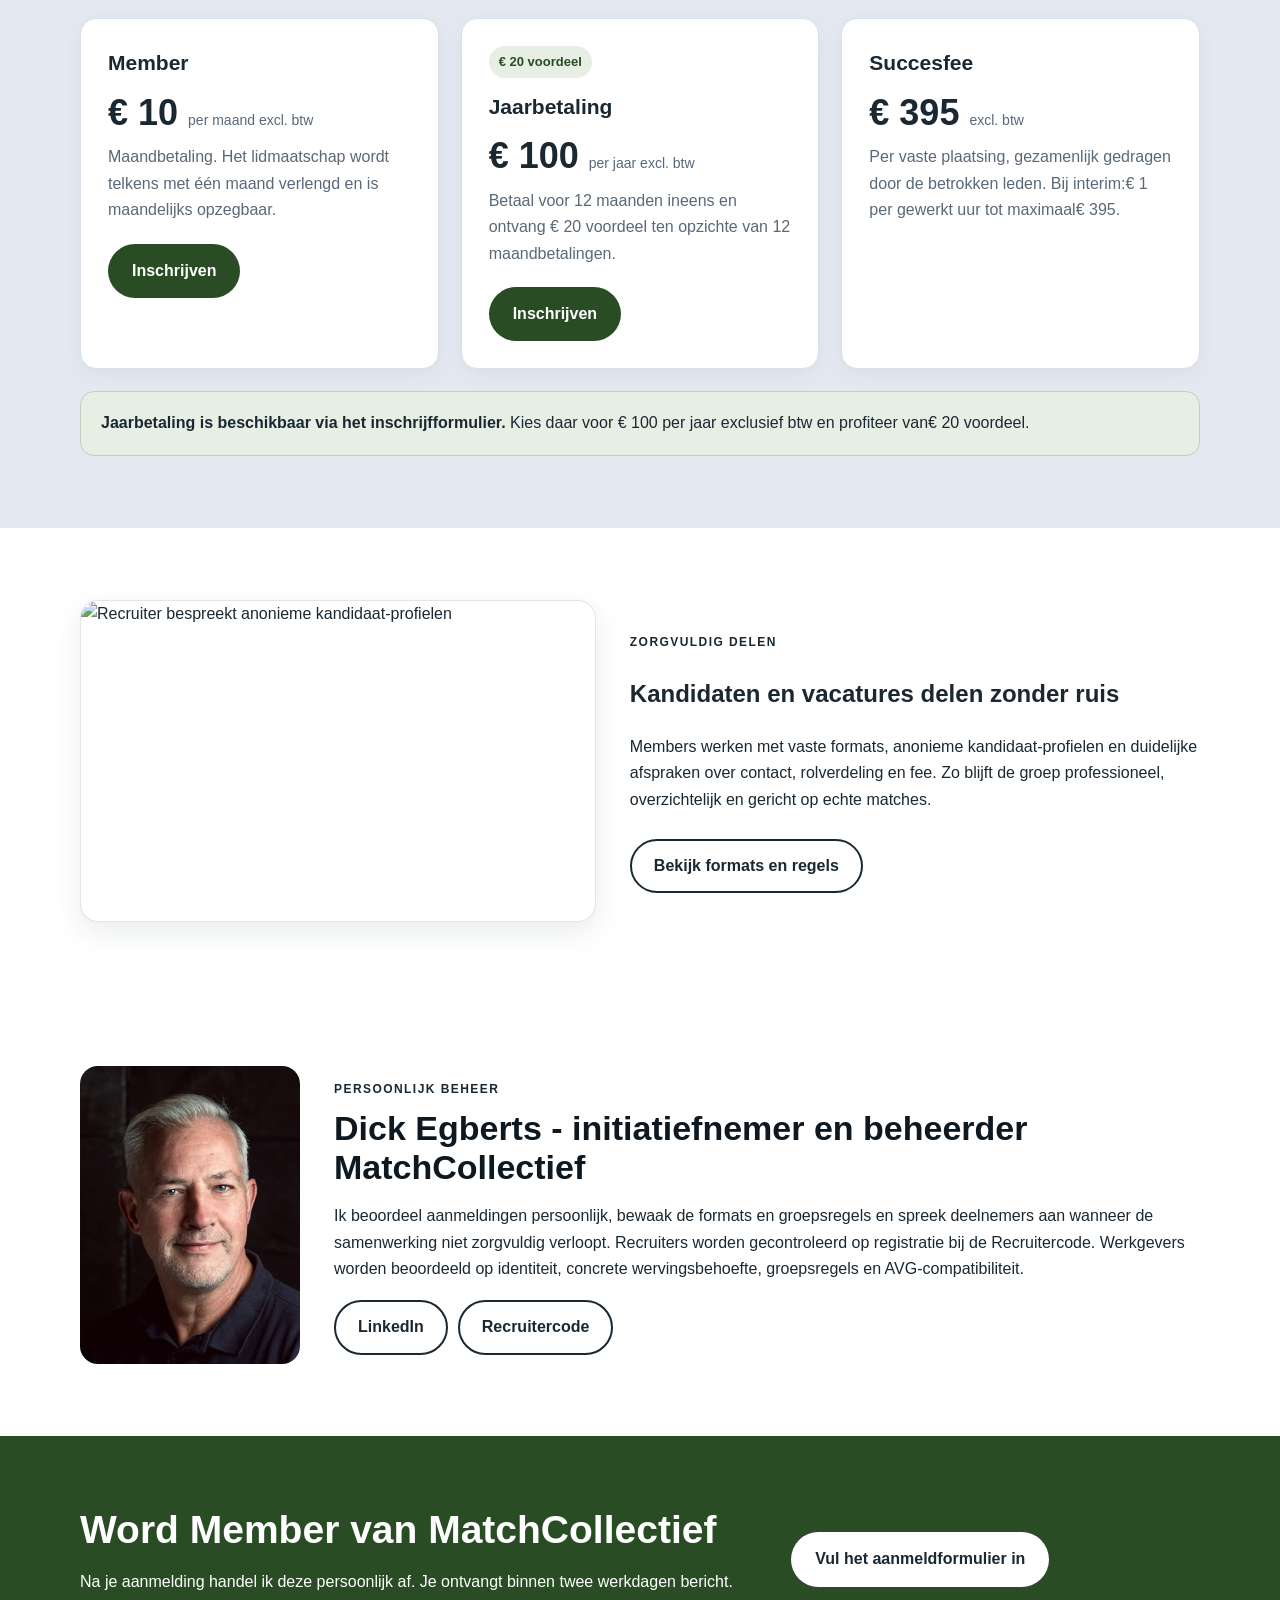
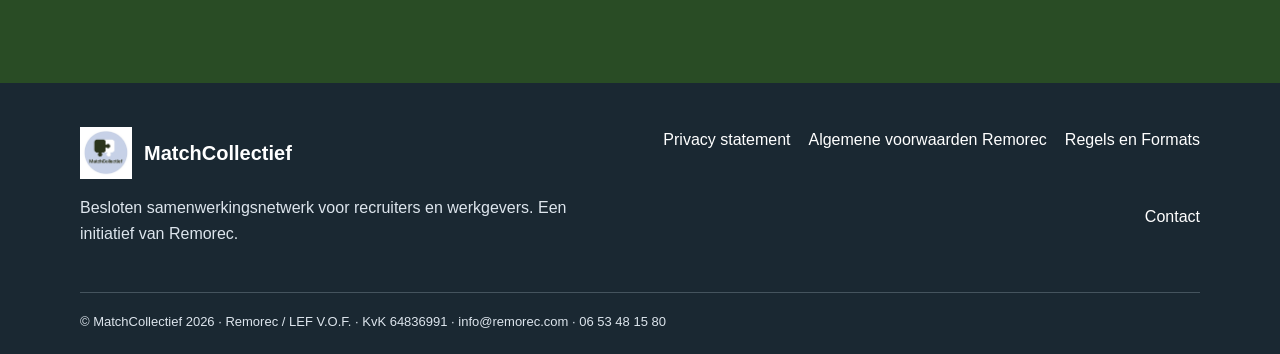
==== commit 28085764: "Add files via upload" ====
--- a/index.html
+++ b/index.html
@@ -11,94 +11,94 @@
 </head>
 <body>
 
-<div class="topbar"><strong>De 30 Founding Members zijn compleet.</strong> Nieuwe Members kunnen zich nu aansluiten.</div>
+<div class="topbar"><strong>Word Member van MatchCollectief.</strong> Deel kandidaat-profielen en vacatures in een zorgvuldig beheerd netwerk.</div>
 <nav>
-  <div class="wrap nav-inner">
-    <a class="brand" href="index.html"><img src="assets/matchcollectief-logo.webp" alt="Logo MatchCollectief"><span>MatchCollectief</span></a>
-    <button class="menu-toggle" aria-label="Menu openen">☰</button>
-    <div class="nav-links">
-      <a href="voor-recruiters.html">Voor recruiters</a>
-      <a href="voor-werkgevers.html">Voor werkgevers</a>
-      <a href="formats.html">Formats</a>
-      <a href="wall-of-fame.html">Wall of Fame</a>
-      <a href="index.html#tarieven">Tarieven</a>
-      <a class="btn btn-green" href="https://forms.cloud.microsoft/r/RFV0NkkKXE" target="_blank" rel="noopener">Word Member</a>
-    </div>
-  </div>
+ <div class="wrap nav-inner">
+ <a class="brand" href="index.html"><img src="assets/matchcollectief-logo.webp" alt="Logo MatchCollectief"><span>MatchCollectief</span></a>
+ <button class="menu-toggle" aria-label="Menu openen">☰</button>
+ <div class="nav-links">
+ <a href="voor-recruiters.html">Voor recruiters</a>
+ <a href="voor-werkgevers.html">Voor werkgevers</a>
+ <a href="formats.html">Regels en Formats</a>
+ <a href="wall-of-fame.html">Wall of Fame</a>
+ <a href="index.html#tarieven">Tarieven</a>
+ <a class="btn btn-green" href="https://forms.cloud.microsoft/r/72gT2LNDt8" target="_blank" rel="noopener">Word Member</a>
+ </div>
+ </div>
 </nav>
 
 
 <header class="hero">
-  <div class="wrap hero-grid">
-    <div>
-      <span class="eyebrow">Besloten netwerk voor recruiters en werkgevers</span>
-      <h1>Sluit je aan bij MatchCollectief als Member.</h1>
-      <p class="lead">De 30 Founding Members hebben het fundament gelegd. Nu groeit MatchCollectief verder als besloten netwerk voor recruiters en werkgevers die kandidaten en vacatures zorgvuldig willen delen, volgens vaste formats en duidelijke afspraken.</p>
-      <div class="actions">
-        <a class="btn btn-green" href="https://forms.cloud.microsoft/r/RFV0NkkKXE" target="_blank" rel="noopener">Word Member</a>
-        <a class="btn btn-outline" href="#tarieven">Bekijk tarieven</a>
-      </div>
-      <div class="member-status">
-        <strong>30 Founding Members zijn aangesloten.</strong>
-        <span>De Founding Member-fase is compleet. Nieuwe leden sluiten aan als Member.</span>
-      </div>
-    </div>
-    <div class="image-panel hero-image"><img src="assets/member-network.png" alt="Professionals bespreken kandidaten en vacatures binnen MatchCollectief"></div>
-  </div>
+ <div class="wrap hero-grid">
+ <div>
+ <span class="eyebrow">Besloten netwerk voor recruiters en werkgevers</span>
+ <h1>Vind sneller de juiste match via elkaars netwerk</h1>
+ <p class="lead">MatchCollectief helpt recruiters en werkgevers om kandidaat-profielen en vacatures veilig, herkenbaar en doelgericht te delen. Je krijgt toegang tot een besloten netwerk met vaste formats, duidelijke afspraken en persoonlijk beheer.</p>
+ <div class="actions">
+ <a class="btn btn-green" href="https://forms.cloud.microsoft/r/72gT2LNDt8" target="_blank" rel="noopener">Word Member</a>
+ <a class="btn btn-outline" href="#tarieven">Bekijk tarieven</a>
+ </div>
+ <div class="member-status">
+ <strong>30 Founding Members geloven al in de werking van MatchCollectief.</strong>
+ <span>Sluit je aan als Member en bouw mee aan een netwerk waarin vacatures en kandidaat-profielen sneller op de juiste plek komen.</span>
+ </div>
+ </div>
+ <div class="image-panel hero-image"><img src="assets/member-network.webp" alt="Professionals bespreken kandidaten en vacatures binnen MatchCollectief"></div>
+ </div>
 </header>
 
 <section>
 <div class="wrap">
-  <div class="section-head">
-    <span class="eyebrow">Kies jouw route</span>
-    <h2>Voor recruiters én werkgevers, met ieder een eigen ingang.</h2>
-    <p>Word Member vanuit jouw rol. Recruiters delen kandidaten en vacatures; werkgevers krijgen toegang tot een zorgvuldig beheerd netwerk met duidelijke spelregels.</p>
-  </div>
-  <div class="grid-2">
-    <article class="card"><h3>Voor recruiters</h3><p>Deel kandidaatprofielen, reageer op vacatures en maak vooraf duidelijke afspraken over contact en vergoeding.</p><a class="btn btn-outline" href="voor-recruiters.html">Bekijk de recruiterroute</a></article>
-    <article class="card"><h3>Voor werkgevers</h3><p>Bereik zorgvuldig geselecteerde recruiters en kandidaten, terwijl je zelf de regie houdt over contact en samenwerking.</p><a class="btn btn-outline" href="voor-werkgevers.html">Bekijk de werkgeversroute</a></article>
-  </div>
+ <div class="section-head">
+ <span class="eyebrow">Kies jouw route</span>
+ <h2>Voor recruiters én werkgevers, met ieder een eigen ingang</h2>
+ <p>Word Member vanuit jouw rol. Recruiters delen kandidaat-profielen en vacatures; werkgevers krijgen toegang tot een zorgvuldig beheerd netwerk met duidelijke spelregels.</p>
+ </div>
+ <div class="grid-2">
+ <article class="card"><h3>Voor recruiters</h3><p>Deel kandidaat-profielen, reageer op vacatures en maak vooraf duidelijke afspraken over contact en vergoeding.</p><a class="btn btn-outline" href="voor-recruiters.html">Bekijk de recruiterroute</a></article>
+ <article class="card"><h3>Voor werkgevers</h3><p>Bereik recruiters met relevante specialismen en kandidaten, terwijl je zelf de regie houdt over contact en samenwerking.</p><a class="btn btn-outline" href="voor-werkgevers.html">Bekijk de werkgeversroute</a></article>
+ </div>
 </div>
 </section>
 
 <section class="alt">
 <div class="wrap">
-  <div class="section-head"><span class="eyebrow">Zo werkt het</span><h2>Een gedeelde kans wordt een concrete samenwerking.</h2></div>
-  <div class="grid-3 steps">
-    <article class="card step"><h3>Deel</h3><p>Plaats een kandidaatprofiel of vacature volgens het vaste format.</p></article>
-    <article class="card step"><h3>Stem af</h3><p>Maak vooraf afspraken over rolverdeling, contact en fee.</p></article>
-    <article class="card step"><h3>Realiseer</h3><p>Werk samen aan de plaatsing en meld het resultaat bij MatchCollectief.</p></article>
-  </div>
+ <div class="section-head"><span class="eyebrow">Zo werkt het</span><h2>Een gedeelde kans wordt een concrete samenwerking</h2></div>
+ <div class="grid-3 steps">
+ <article class="card step"><h3>Deel</h3><p>Plaats een kandidaat-profiel of vacature volgens het vaste format.</p></article>
+ <article class="card step"><h3>Stem af</h3><p>Maak vooraf afspraken over rolverdeling, contact en fee.</p></article>
+ <article class="card step"><h3>Realiseer</h3><p>Werk samen aan de plaatsing en meld het resultaat bij MatchCollectief.</p></article>
+ </div>
 </div>
 </section>
 
 <section>
 <div class="wrap">
-  <div class="section-head"><span class="eyebrow">Vaste formats</span><h2>Direct herkenbaar, compact en goed vergelijkbaar.</h2><p>Op de homepage laten we alleen een visuele voorproef zien. De volledige formats staan op een aparte pagina, zodat de homepage niet verandert in een invulhandleiding.</p></div>
-  <div class="format-grid">
+ <div class="section-head"><span class="eyebrow">Vaste formats</span><h2>Direct herkenbaar, compact en goed vergelijkbaar</h2><p>Hier een impressie. De volledige regels en formats staan op een aparte pagina, zodat de homepage compact en overzichtelijk blijft.</p></div>
+ <div class="format-grid">
 <div class="format-card">
-  <h3>Voorbeeld kandidaatprofiel</h3>
-  <div class="format-sub">Vast format, compact en anoniem</div>
-  <div class="format-block"><div class="format-copy">👤 Account Manager – Regio: Brabant</div></div>
-  <div class="format-block"><div class="format-label">Zoekt</div><div class="format-copy">Een leuke baan als accountmanager, liefst omgeving Den Bosch.</div></div>
-  <div class="format-block"><div class="format-label">Ervaring</div><div class="format-copy">Ruime ervaring in inkoop, accountmanagement en klantcontact binnen logistieke omgevingen.</div></div>
-  <div class="format-block"><div class="format-copy">💠 Klantgericht
+ <h3>Voorbeeld kandidaat-profiel</h3>
+ <div class="format-sub">Vast format, compact en anoniem</div>
+ <div class="format-block"><div class="format-copy">👤 Account Manager - Regio: Brabant</div></div>
+ <div class="format-block"><div class="format-label">Zoekt</div><div class="format-copy">Een leuke baan als accountmanager, liefst omgeving Den Bosch.</div></div>
+ <div class="format-block"><div class="format-label">Ervaring</div><div class="format-copy">Ruime ervaring in inkoop, accountmanagement en klantcontact binnen logistieke omgevingen.</div></div>
+ <div class="format-block"><div class="format-copy">💠 Klantgericht
 💠 Communicatief vaardig
 💠 Samenwerkend</div></div>
-  <a class="btn btn-outline" href="formats.html#kandidaat">Bekijk het volledige kandidaat-format</a>
+ <a class="btn btn-outline" href="formats.html#kandidaat">Bekijk het volledige kandidaat-format</a>
 </div>
 
 <div class="format-card">
-  <h3>Voorbeeld vacature</h3>
-  <div class="format-sub">Dezelfde opbouw voor iedere vacature</div>
-  <div class="format-block"><div class="format-copy">👤 Medior/Senior HR Business Partner – Midden-Nederland – 32–40 uur</div></div>
-  <div class="format-block"><div class="format-label">Dienstverband</div><div class="format-copy">Jaarcontract met intentie tot een vast dienstverband.</div></div>
-  <div class="format-block"><div class="format-label">Kern</div><div class="format-copy">Een bondige beschrijving van functie, belangrijkste taken en gewenste ervaring.</div></div>
-  <div class="format-block"><div class="format-copy">💰 Salarisrange
+ <h3>Voorbeeld vacature</h3>
+ <div class="format-sub">Dezelfde opbouw voor iedere vacature</div>
+ <div class="format-block"><div class="format-copy">👤 Medior/Senior HR Business Partner - Midden-Nederland - 32 - 40 uur</div></div>
+ <div class="format-block"><div class="format-label">Dienstverband</div><div class="format-copy">Jaarcontract met intentie tot een vast dienstverband.</div></div>
+ <div class="format-block"><div class="format-label">Kern</div><div class="format-copy">Een bondige beschrijving van functie, belangrijkste taken en gewenste ervaring.</div></div>
+ <div class="format-block"><div class="format-copy">💰 Salarisrange
 🕰️ Werkweek
 📍 Werklocatie
 🏆 Fee-afspraak</div></div>
-  <a class="btn btn-outline" href="formats.html#vacature">Bekijk het volledige vacature-format</a>
+ <a class="btn btn-outline" href="formats.html#vacature">Bekijk het volledige vacature-format</a>
 </div>
 </div>
 </div>
@@ -106,67 +106,67 @@
 
 <section class="brand-section" id="tarieven">
 <div class="wrap">
-  <div class="section-head"><span class="eyebrow">Tarieven</span><h2>Lage vaste kosten, keuze in betaling en een succesfee bij resultaat.</h2><p>Je kunt per maand betalen of kiezen voor jaarbetaling met € 20 voordeel. De succesfee geldt alleen wanneer er daadwerkelijk resultaat ontstaat.</p></div>
-  <div class="grid-3">
-    <article class="card"><h3>Member</h3><div class="price">€ 10 <small>per maand excl. btw</small></div><p>Maandbetaling. Het lidmaatschap wordt telkens met één maand verlengd en is maandelijks opzegbaar.</p></article>
-    <article class="card"><span class="price-badge">€ 20 voordeel</span><h3>Jaarbetaling</h3><div class="price">€ 100 <small>per jaar excl. btw</small></div><p>Betaal voor 12 maanden ineens en ontvang € 20 voordeel ten opzichte van 12 maandbetalingen.</p></article>
-    <article class="card"><h3>Succesfee</h3><div class="price">€ 395 <small>excl. btw</small></div><p>Per vaste plaatsing, gezamenlijk gedragen door de betrokken leden. Bij interim: € 1 per gewerkt uur tot maximaal € 395.</p></article>
-  </div>
-  <div class="notice"><strong>Jaarbetaling is beschikbaar via het inschrijfformulier.</strong> Kies daar voor € 100 per jaar exclusief btw en profiteer van € 20 voordeel.</div>
+ <div class="section-head"><span class="eyebrow">Tarieven</span><h2>Lage vaste kosten, keuze in betaling en een succesfee bij resultaat</h2><p>Je kunt per maand betalen of kiezen voor jaarbetaling met€ 20 voordeel. De succesfee geldt alleen wanneer er daadwerkelijk resultaat ontstaat.</p></div>
+ <div class="grid-3">
+ <article class="card"><h3>Member</h3><div class="price">€ 10 <small>per maand excl. btw</small></div><p>Maandbetaling. Het lidmaatschap wordt telkens met één maand verlengd en is maandelijks opzegbaar.</p><a class="btn btn-green" href="https://forms.cloud.microsoft/r/72gT2LNDt8" target="_blank" rel="noopener">Inschrijven</a></article>
+    <article class="card"><span class="price-badge">€ 20 voordeel</span><h3>Jaarbetaling</h3><div class="price">€ 100 <small>per jaar excl. btw</small></div><p>Betaal voor 12 maanden ineens en ontvang € 20 voordeel ten opzichte van 12 maandbetalingen.</p><a class="btn btn-green" href="https://forms.cloud.microsoft/r/72gT2LNDt8" target="_blank" rel="noopener">Inschrijven</a></article>
+ <article class="card"><h3>Succesfee</h3><div class="price">€ 395 <small>excl. btw</small></div><p>Per vaste plaatsing, gezamenlijk gedragen door de betrokken leden. Bij interim:€ 1 per gewerkt uur tot maximaal€ 395.</p></article>
+ </div>
+ <div class="notice"><strong>Jaarbetaling is beschikbaar via het inschrijfformulier.</strong> Kies daar voor € 100 per jaar exclusief btw en profiteer van€ 20 voordeel.</div>
 </div>
 </section>
 
 <section>
 <div class="wrap media-grid">
-  <div class="image-panel"><img src="assets/recruiter-candidate.png" alt="Recruiter bespreekt anonieme kandidaatprofielen"></div>
-  <div>
-    <span class="eyebrow">Zorgvuldig delen</span>
-    <h2>Kandidaten en vacatures delen zonder ruis.</h2>
-    <p>Members werken met vaste formats, anonieme kandidaatprofielen en duidelijke afspraken over contact, rolverdeling en fee. Zo blijft de groep professioneel, overzichtelijk en gericht op echte matches.</p>
-    <div class="actions"><a class="btn btn-outline" href="formats.html">Bekijk formats en regels</a></div>
-  </div>
+ <div class="image-panel"><img src="assets/recruiter-candidate.webp" alt="Recruiter bespreekt anonieme kandidaat-profielen"></div>
+ <div>
+ <span class="eyebrow">Zorgvuldig delen</span>
+ <h2>Kandidaten en vacatures delen zonder ruis</h2>
+ <p>Members werken met vaste formats, anonieme kandidaat-profielen en duidelijke afspraken over contact, rolverdeling en fee. Zo blijft de groep professioneel, overzichtelijk en gericht op echte matches.</p>
+ <div class="actions"><a class="btn btn-outline" href="formats.html">Bekijk formats en regels</a></div>
+ </div>
 </div>
 </section>
 
 <section>
 <div class="wrap profile">
-  <img src="assets/dick-egberts.webp" alt="Dick Egberts">
-  <div>
-    <span class="eyebrow">Persoonlijk beheer</span>
-    <h2>Dick Egberts – initiatiefnemer en beheerder MatchCollectief</h2>
-    <p>Ik beoordeel aanmeldingen persoonlijk, bewaak de formats en groepsregels en spreek deelnemers aan wanneer de samenwerking niet zorgvuldig verloopt. Recruiters worden gecontroleerd op registratie bij de Recruitercode. Werkgevers worden beoordeeld op identiteit, concrete wervingsbehoefte, groepsregels en AVG-compatibiliteit.</p>
-    <div class="contact-links">
-      <a class="btn btn-outline" href="https://www.linkedin.com/in/dickegberts/" target="_blank" rel="noopener">LinkedIn</a>
-      <a class="btn btn-outline" href="https://recruitercode.nl/?s=Dick+Egberts" target="_blank" rel="noopener">Recruitercode</a>
-    </div>
-  </div>
+ <img src="assets/dick-egberts.webp" alt="Dick Egberts">
+ <div>
+ <span class="eyebrow">Persoonlijk beheer</span>
+ <h2>Dick Egberts - initiatiefnemer en beheerder MatchCollectief</h2>
+ <p>Ik beoordeel aanmeldingen persoonlijk, bewaak de formats en groepsregels en spreek deelnemers aan wanneer de samenwerking niet zorgvuldig verloopt. Recruiters worden gecontroleerd op registratie bij de Recruitercode. Werkgevers worden beoordeeld op identiteit, concrete wervingsbehoefte, groepsregels en AVG-compatibiliteit.</p>
+ <div class="contact-links">
+ <a class="btn btn-outline" href="https://www.linkedin.com/in/dickegberts/" target="_blank" rel="noopener">LinkedIn</a>
+ <a class="btn btn-outline" href="https://recruitercode.nl/?s=Dick+Egberts" target="_blank" rel="noopener">Recruitercode</a>
+ </div>
+ </div>
 </div>
 </section>
 
 <section class="cta">
 <div class="wrap cta-grid">
-  <div><h2>Word Member van MatchCollectief.</h2><p>Na je aanmelding handel ik deze persoonlijk af. Je ontvangt binnen twee werkdagen bericht. In het formulier kun je kiezen voor maandbetaling of jaarbetaling.</p></div>
-  <div><a class="btn btn-light" href="https://forms.cloud.microsoft/r/RFV0NkkKXE" target="_blank" rel="noopener">Vul het aanmeldformulier in</a></div>
+ <div><h2>Word Member van MatchCollectief</h2><p>Na je aanmelding handel ik deze persoonlijk af. Je ontvangt binnen twee werkdagen bericht.</p></div>
+ <div><a class="btn btn-light" href="https://forms.cloud.microsoft/r/72gT2LNDt8" target="_blank" rel="noopener">Vul het aanmeldformulier in</a></div>
 </div>
 </section>
 
 
 <footer>
-  <div class="wrap">
-    <div class="footer-grid">
-      <div>
-        <a class="brand" style="color:#fff" href="index.html"><img src="assets/matchcollectief-logo.webp" alt=""><span>MatchCollectief</span></a>
-        <p>Besloten samenwerkingsnetwerk voor recruiters en werkgevers. Een initiatief van Remorec.</p>
-      </div>
-      <div class="footer-links">
-        <a href="privacy.html">Privacy statement</a>
-        <a href="https://www.remorec.com/" target="_blank" rel="noopener">Algemene voorwaarden Remorec</a>
-        <a href="formats.html">Formats</a>
-        <a href="mailto:info@remorec.com">Contact</a>
-      </div>
-    </div>
-    <div class="copyright">© MatchCollectief 2026 · Remorec / LEF V.O.F. · KvK 64836991 · info@remorec.com · 06 53 48 15 80</div>
-  </div>
+ <div class="wrap">
+ <div class="footer-grid">
+ <div>
+ <a class="brand" style="color:#fff" href="index.html"><img src="assets/matchcollectief-logo.webp" alt=""><span>MatchCollectief</span></a>
+ <p>Besloten samenwerkingsnetwerk voor recruiters en werkgevers. Een initiatief van Remorec.</p>
+ </div>
+ <div class="footer-links">
+ <a href="privacy.html">Privacy statement</a>
+ <a href="https://www.remorec.com/" target="_blank" rel="noopener">Algemene voorwaarden Remorec</a>
+ <a href="formats.html">Regels en Formats</a>
+ <a href="mailto:info@remorec.com">Contact</a>
+ </div>
+ </div>
+ <div class="copyright">© MatchCollectief 2026 · Remorec / LEF V.O.F. · KvK 64836991 · info@remorec.com · 06 53 48 15 80</div>
+ </div>
 </footer>
 <script src="assets/site.js"></script>
 
--- a/assets/style.css
+++ b/assets/style.css
@@ -36,13 +36,18 @@
 .btn-outline{border-color:var(--navy);color:var(--navy);background:#fff}
 .btn-light{background:#fff;color:var(--navy)}
 .hero{background:var(--brand);padding:72px 0 68px;overflow:hidden}
-.hero-grid{display:grid;grid-template-columns:1.25fr .75fr;gap:52px;align-items:center}
+.hero-grid{display:grid;grid-template-columns:1.05fr .95fr;gap:52px;align-items:center}
 .eyebrow{display:inline-block;text-transform:uppercase;letter-spacing:.12em;font-size:12px;font-weight:900;color:var(--navy)}
 .hero h1{font-size:clamp(34px,4.5vw,50px);line-height:1.12;letter-spacing:-.025em;margin:14px 0 18px;color:var(--navy-deep);max-width:790px}
 .hero .lead{font-size:18px;color:var(--steel);max-width:760px}
 .actions{display:flex;gap:12px;flex-wrap:wrap;margin-top:26px}
 .logo-panel{background:rgba(255,255,255,.62);border:1px solid rgba(26,40,50,.12);border-radius:24px;padding:28px;display:grid;place-items:center}
 .logo-panel img{width:min(330px,100%)}
+.image-panel{background:#fff;border:1px solid rgba(26,40,50,.12);border-radius:18px;box-shadow:var(--shadow);overflow:hidden}
+.image-panel img{width:100%;height:100%;min-height:320px;object-fit:cover}
+.image-panel.hero-image img{min-height:380px}
+.media-grid{display:grid;grid-template-columns:.95fr 1.05fr;gap:34px;align-items:center}
+.media-grid.reverse{grid-template-columns:1.05fr .95fr}
 .member-status{margin-top:24px;background:#fff;border-radius:14px;padding:18px 20px;border-left:5px solid var(--green)}
 .member-status strong{display:block;color:var(--navy);font-size:19px}
 .member-status span{color:var(--muted)}
@@ -68,6 +73,7 @@
 .price{font-size:36px;font-weight:900;color:var(--navy);line-height:1.1;margin:12px 0}
 .price small{font-size:14px;font-weight:400;color:var(--muted)}
 .notice{background:var(--green-soft);border:1px solid #BFD1BC;border-radius:14px;padding:18px 20px;margin-top:22px}
+.price-badge{display:inline-block;background:var(--green-soft);color:var(--green);font-weight:900;border-radius:999px;padding:5px 10px;font-size:13px;margin-bottom:12px}
 .profile{display:grid;grid-template-columns:220px 1fr;gap:34px;align-items:center}
 .profile img{border-radius:18px;width:100%}
 .profile h2{margin:8px 0 12px;color:var(--navy-deep);font-size:34px;line-height:1.15}
@@ -104,7 +110,7 @@
 .footer-links a{color:#fff;text-decoration:none}
 .copyright{border-top:1px solid #45545E;margin-top:28px;padding-top:18px;font-size:13px}
 @media(max-width:880px){
- .hero-grid,.grid-2,.grid-3,.format-grid,.profile,.cta-grid,.footer-grid{grid-template-columns:1fr}
+ .hero-grid,.grid-2,.grid-3,.format-grid,.profile,.cta-grid,.footer-grid,.media-grid,.media-grid.reverse{grid-template-columns:1fr}
  .member-grid{grid-template-columns:1fr 1fr}
  .menu-toggle{display:block}
  .nav-links{display:none;position:absolute;top:76px;left:0;right:0;background:#fff;padding:20px;box-shadow:var(--shadow);flex-direction:column;align-items:stretch}
@@ -118,5 +124,6 @@
  .actions{flex-direction:column}
  .btn{width:100%}
  .member-grid{grid-template-columns:1fr}
+ .image-panel img,.image-panel.hero-image img{min-height:240px}
  section{padding:58px 0}
 }
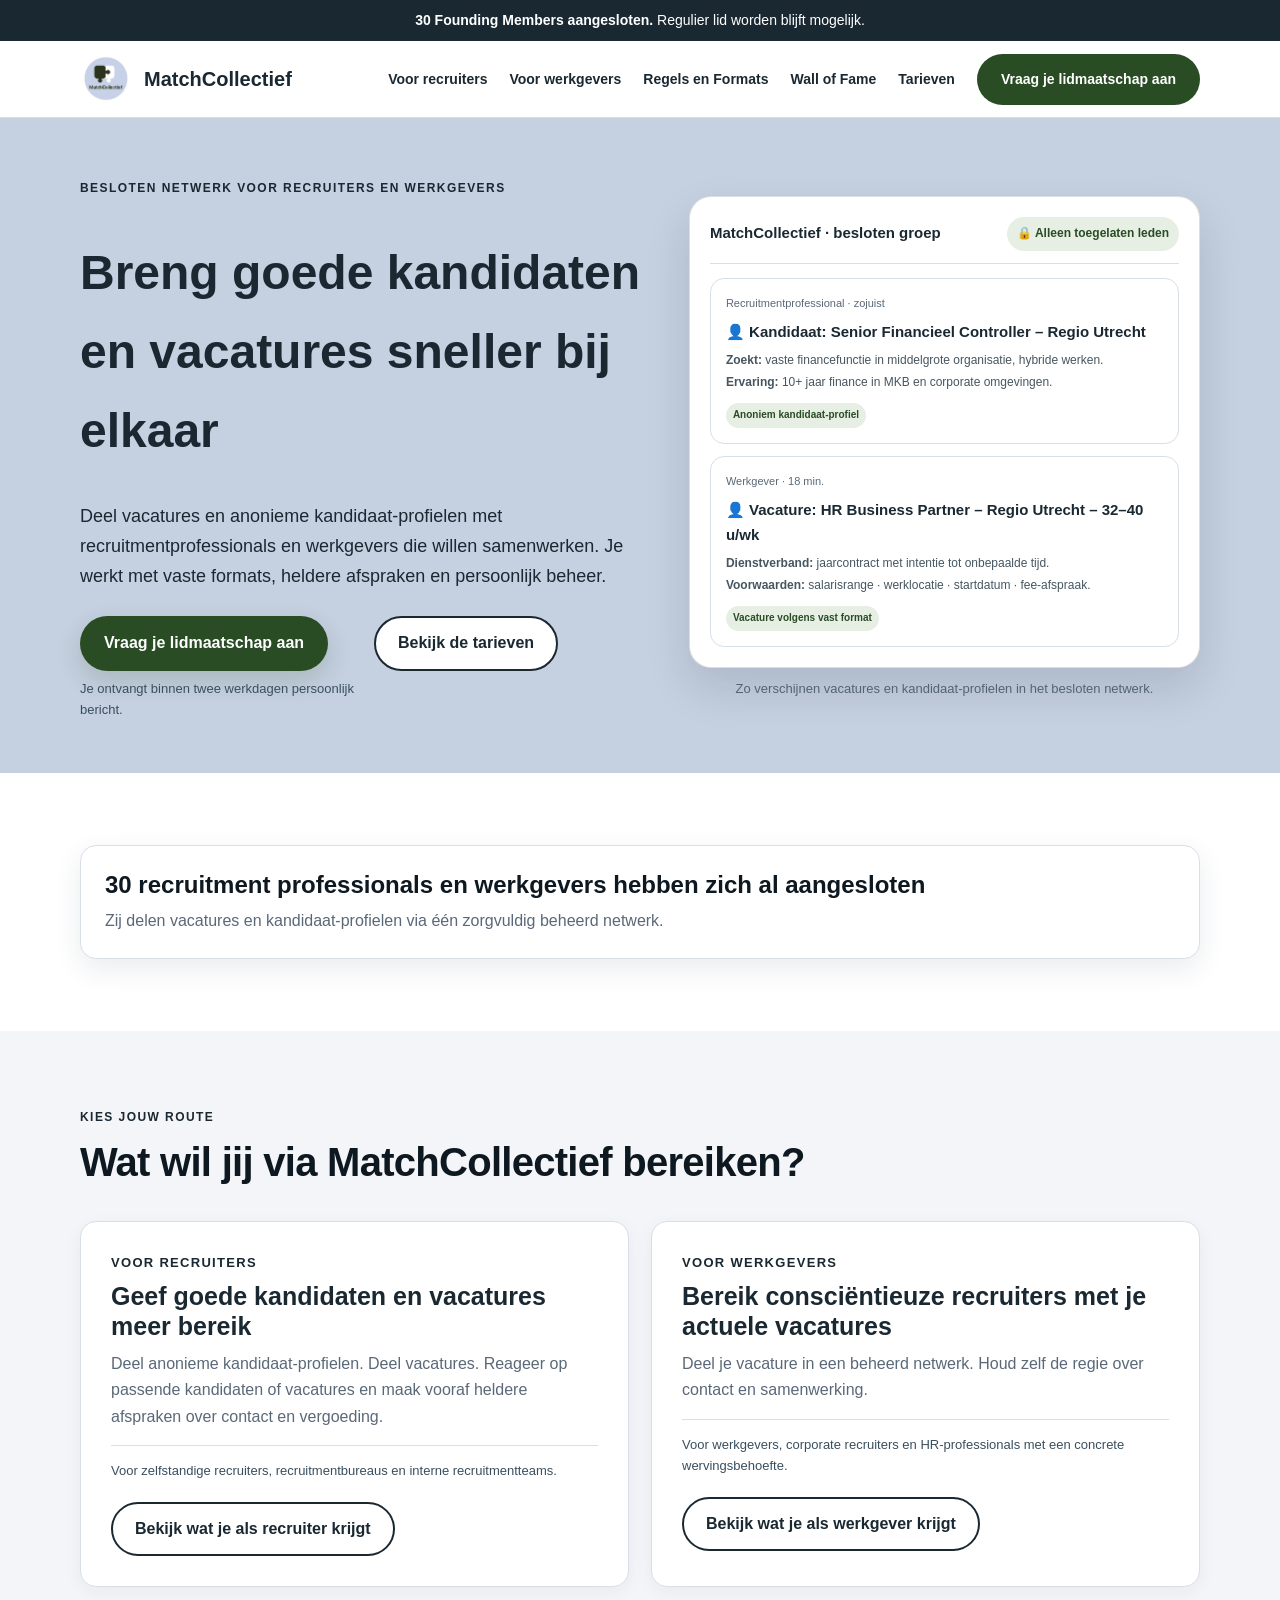
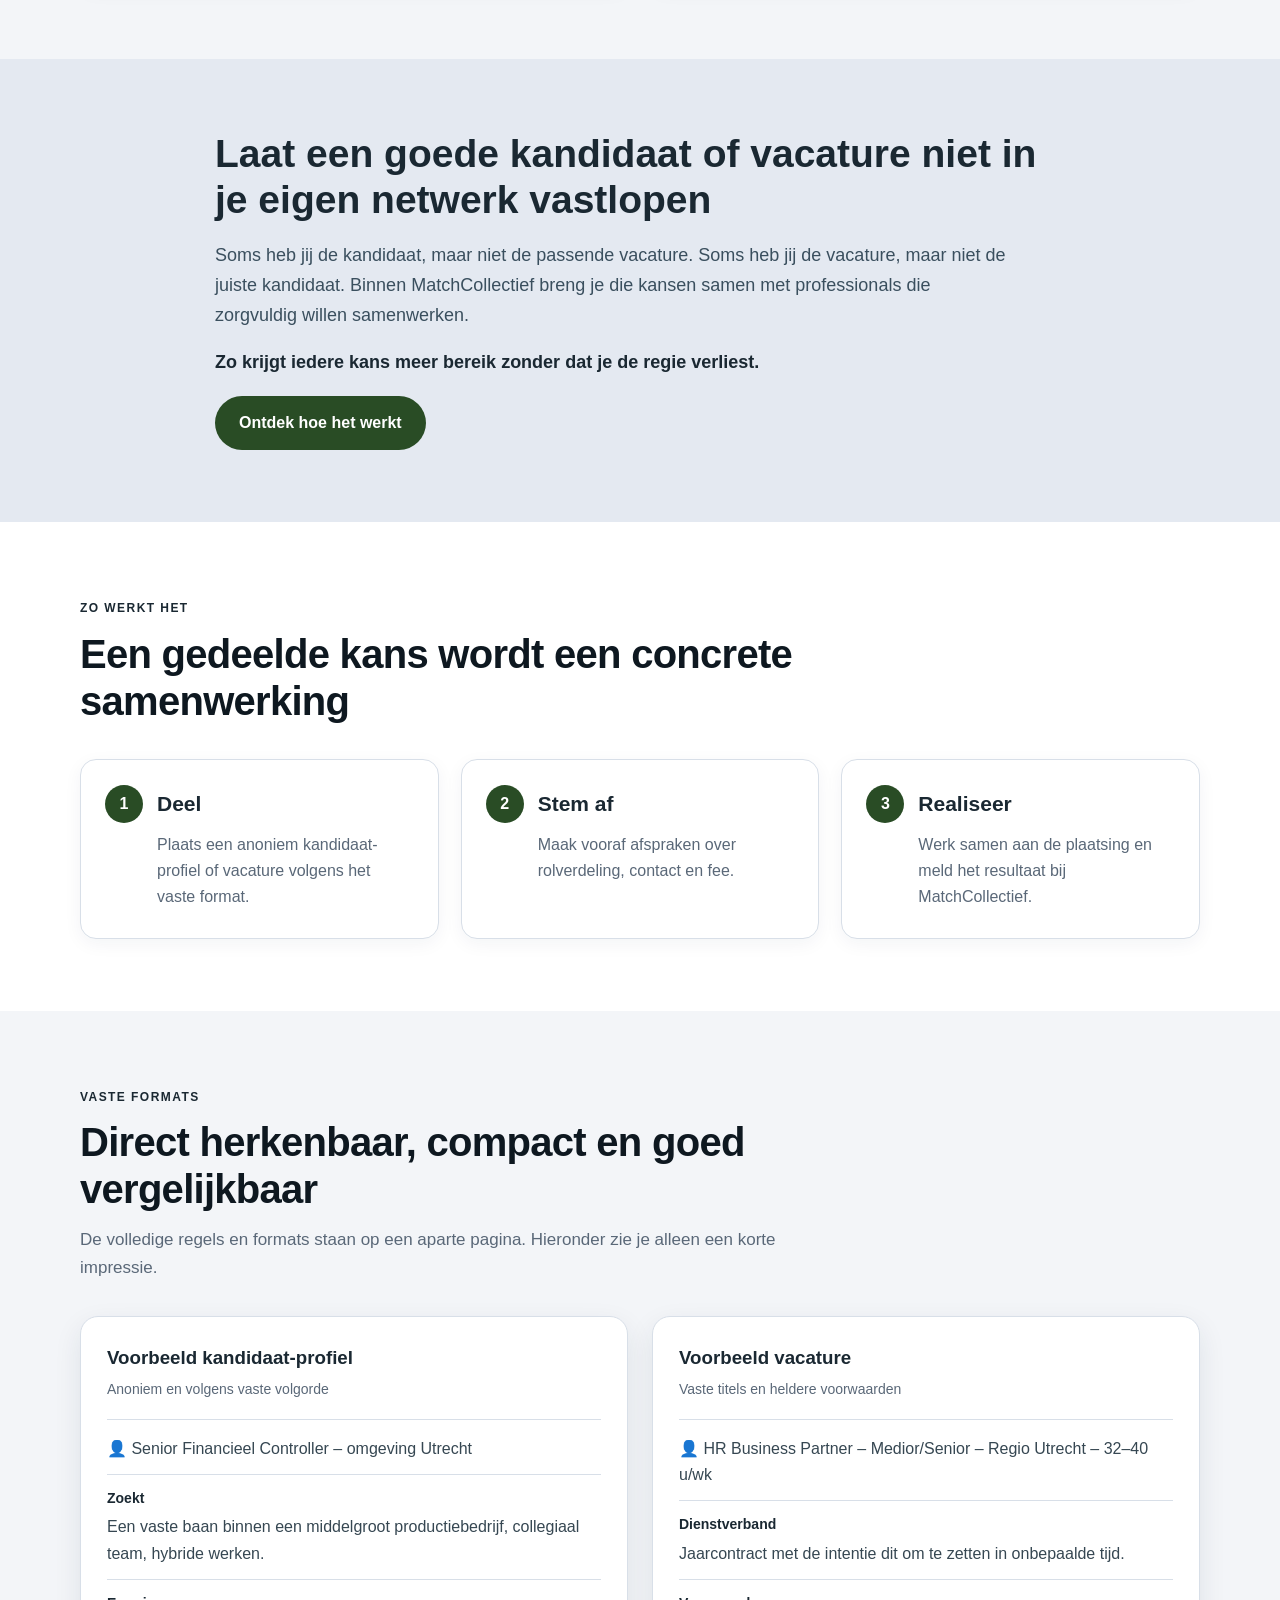
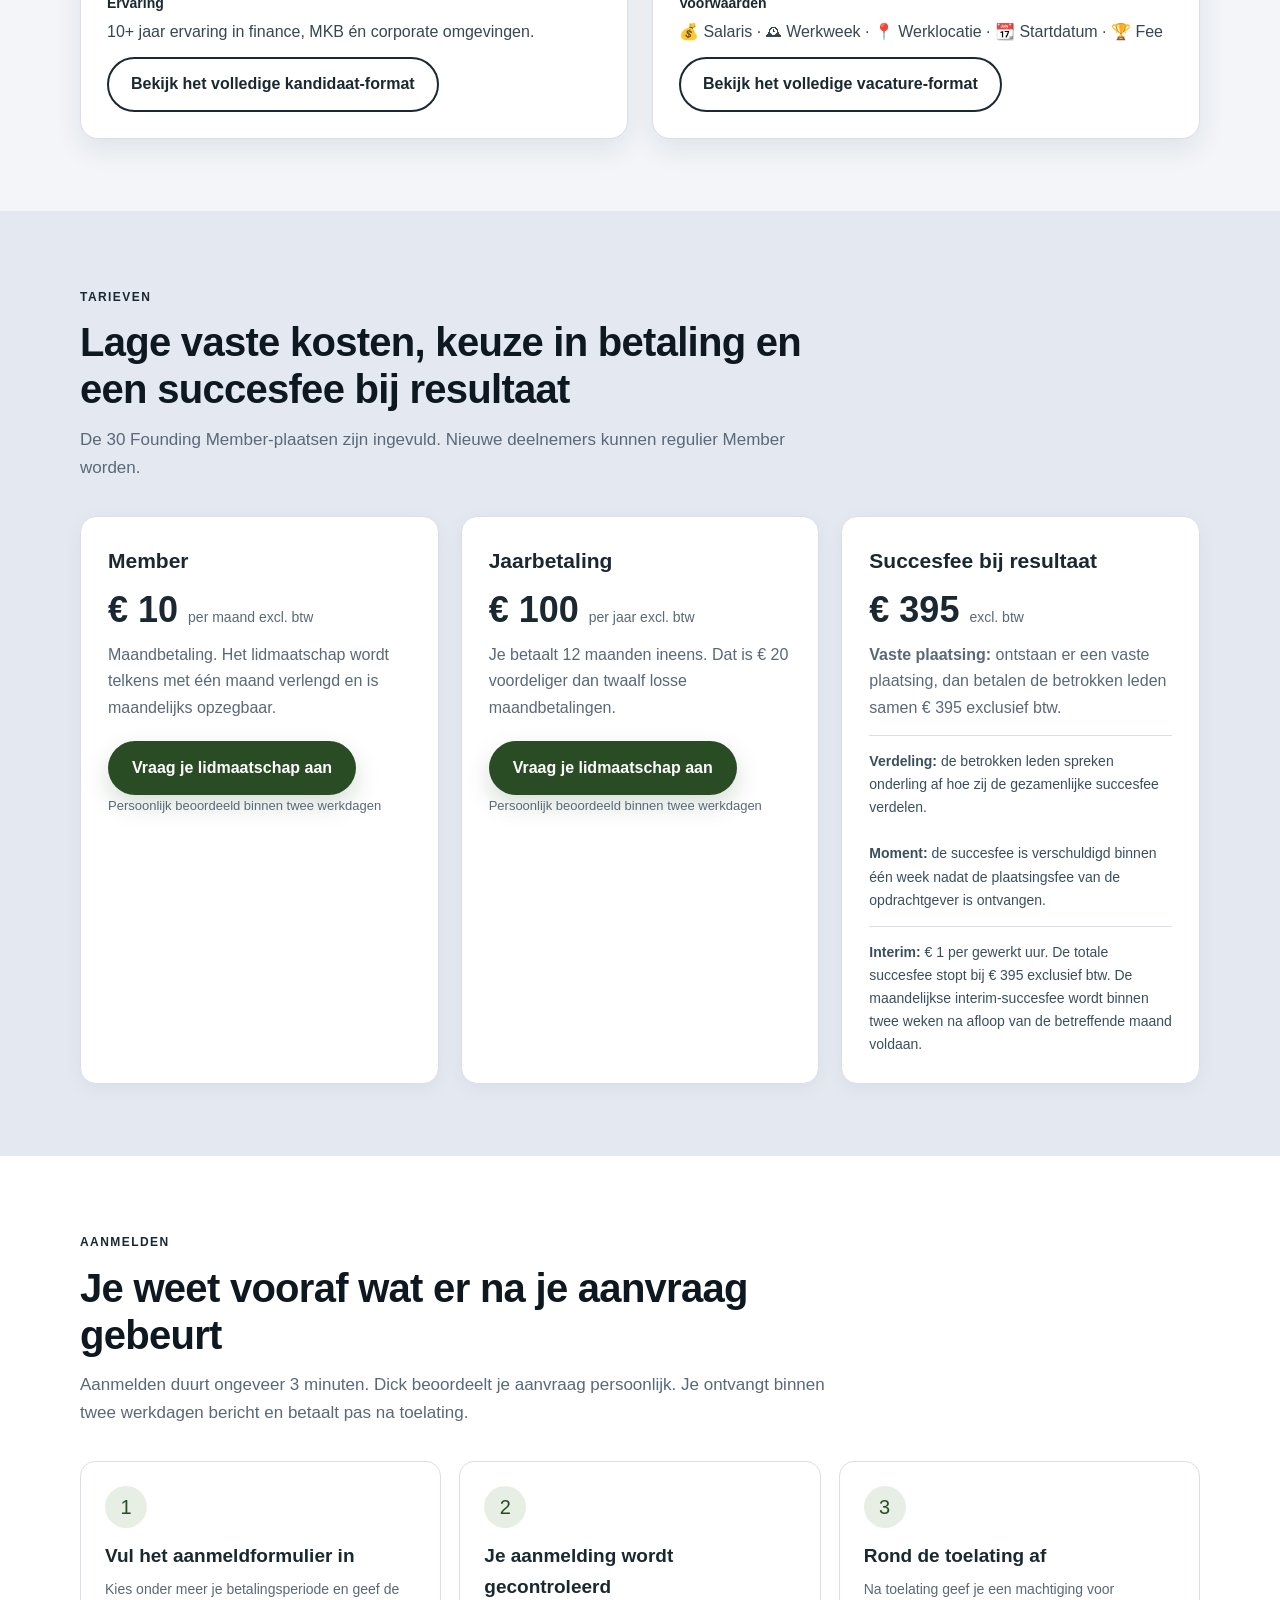
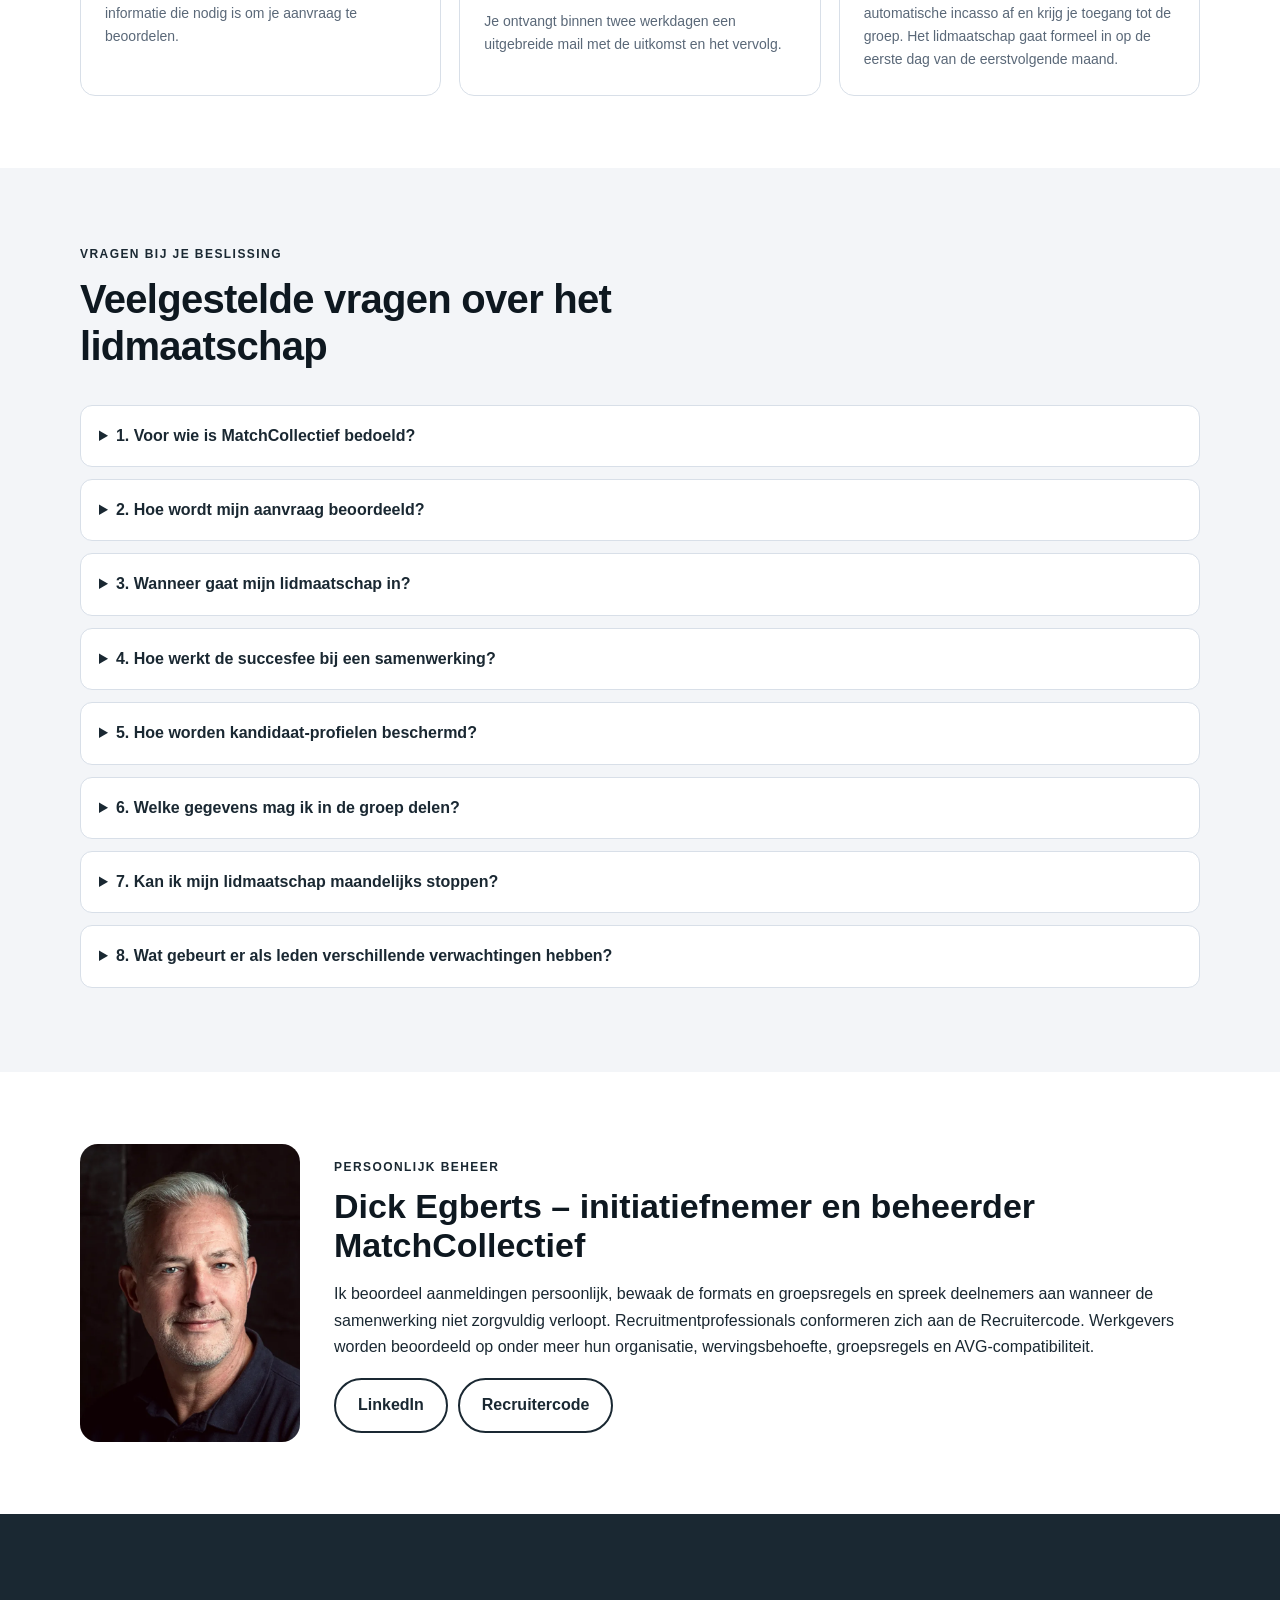
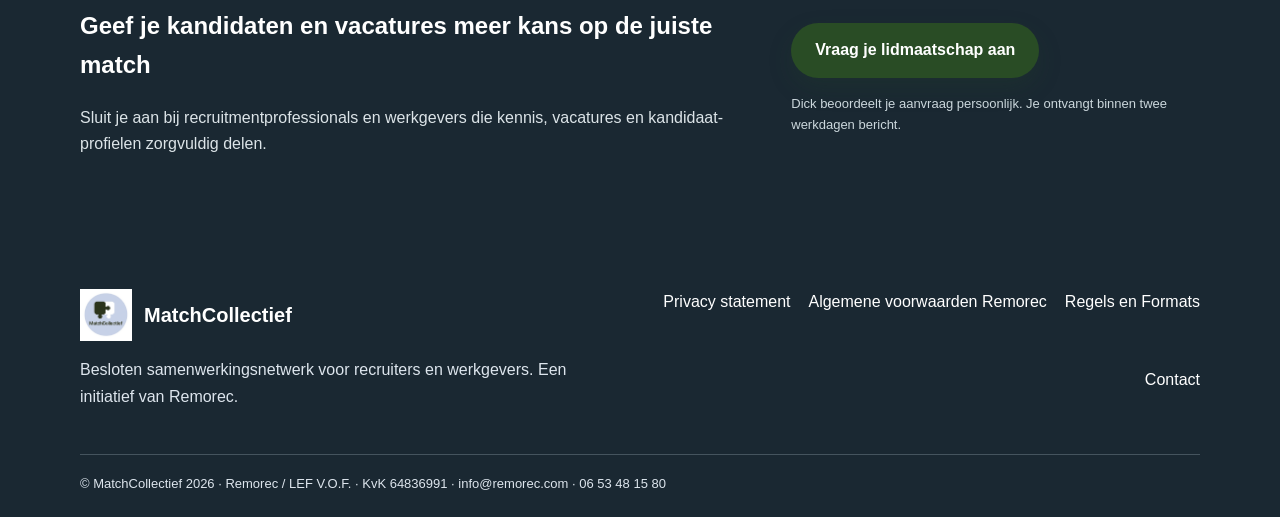
==== commit ca5699dd: "Add files via upload" ====
--- a/index.html
+++ b/index.html
@@ -1,174 +1,32 @@
-<!doctype html>
-<html lang="nl">
-<head>
-<meta charset="utf-8">
-<meta name="viewport" content="width=device-width,initial-scale=1">
-<title>MatchCollectief | Word Member</title>
-<meta name="description" content="Sluit je aan bij MatchCollectief als Member: het besloten netwerk voor recruiters en werkgevers.">
-<link rel="stylesheet" href="assets/style.css">
-<link rel="icon" href="assets/matchcollectief-logo.webp">
-<meta name="theme-color" content="#C5D0E0">
-</head>
-<body>
-
-<div class="topbar"><strong>Word Member van MatchCollectief.</strong> Deel kandidaat-profielen en vacatures in een zorgvuldig beheerd netwerk.</div>
-<nav>
- <div class="wrap nav-inner">
- <a class="brand" href="index.html"><img src="assets/matchcollectief-logo.webp" alt="Logo MatchCollectief"><span>MatchCollectief</span></a>
- <button class="menu-toggle" aria-label="Menu openen">☰</button>
- <div class="nav-links">
- <a href="voor-recruiters.html">Voor recruiters</a>
- <a href="voor-werkgevers.html">Voor werkgevers</a>
- <a href="formats.html">Regels en Formats</a>
- <a href="wall-of-fame.html">Wall of Fame</a>
- <a href="index.html#tarieven">Tarieven</a>
- <a class="btn btn-green" href="https://forms.cloud.microsoft/r/72gT2LNDt8" target="_blank" rel="noopener">Word Member</a>
- </div>
- </div>
-</nav>
-
-
-<header class="hero">
- <div class="wrap hero-grid">
- <div>
- <span class="eyebrow">Besloten netwerk voor recruiters en werkgevers</span>
- <h1>Vind sneller de juiste match via elkaars netwerk</h1>
- <p class="lead">MatchCollectief helpt recruiters en werkgevers om kandidaat-profielen en vacatures veilig, herkenbaar en doelgericht te delen. Je krijgt toegang tot een besloten netwerk met vaste formats, duidelijke afspraken en persoonlijk beheer.</p>
- <div class="actions">
- <a class="btn btn-green" href="https://forms.cloud.microsoft/r/72gT2LNDt8" target="_blank" rel="noopener">Word Member</a>
- <a class="btn btn-outline" href="#tarieven">Bekijk tarieven</a>
- </div>
- <div class="member-status">
- <strong>30 Founding Members geloven al in de werking van MatchCollectief.</strong>
- <span>Sluit je aan als Member en bouw mee aan een netwerk waarin vacatures en kandidaat-profielen sneller op de juiste plek komen.</span>
- </div>
- </div>
- <div class="image-panel hero-image"><img src="assets/member-network.webp" alt="Professionals bespreken kandidaten en vacatures binnen MatchCollectief"></div>
- </div>
-</header>
-
-<section>
-<div class="wrap">
- <div class="section-head">
- <span class="eyebrow">Kies jouw route</span>
- <h2>Voor recruiters én werkgevers, met ieder een eigen ingang</h2>
- <p>Word Member vanuit jouw rol. Recruiters delen kandidaat-profielen en vacatures; werkgevers krijgen toegang tot een zorgvuldig beheerd netwerk met duidelijke spelregels.</p>
- </div>
- <div class="grid-2">
- <article class="card"><h3>Voor recruiters</h3><p>Deel kandidaat-profielen, reageer op vacatures en maak vooraf duidelijke afspraken over contact en vergoeding.</p><a class="btn btn-outline" href="voor-recruiters.html">Bekijk de recruiterroute</a></article>
- <article class="card"><h3>Voor werkgevers</h3><p>Bereik recruiters met relevante specialismen en kandidaten, terwijl je zelf de regie houdt over contact en samenwerking.</p><a class="btn btn-outline" href="voor-werkgevers.html">Bekijk de werkgeversroute</a></article>
- </div>
-</div>
-</section>
-
-<section class="alt">
-<div class="wrap">
- <div class="section-head"><span class="eyebrow">Zo werkt het</span><h2>Een gedeelde kans wordt een concrete samenwerking</h2></div>
- <div class="grid-3 steps">
- <article class="card step"><h3>Deel</h3><p>Plaats een kandidaat-profiel of vacature volgens het vaste format.</p></article>
- <article class="card step"><h3>Stem af</h3><p>Maak vooraf afspraken over rolverdeling, contact en fee.</p></article>
- <article class="card step"><h3>Realiseer</h3><p>Werk samen aan de plaatsing en meld het resultaat bij MatchCollectief.</p></article>
- </div>
-</div>
-</section>
-
-<section>
-<div class="wrap">
- <div class="section-head"><span class="eyebrow">Vaste formats</span><h2>Direct herkenbaar, compact en goed vergelijkbaar</h2><p>Hier een impressie. De volledige regels en formats staan op een aparte pagina, zodat de homepage compact en overzichtelijk blijft.</p></div>
- <div class="format-grid">
-<div class="format-card">
- <h3>Voorbeeld kandidaat-profiel</h3>
- <div class="format-sub">Vast format, compact en anoniem</div>
- <div class="format-block"><div class="format-copy">👤 Account Manager - Regio: Brabant</div></div>
- <div class="format-block"><div class="format-label">Zoekt</div><div class="format-copy">Een leuke baan als accountmanager, liefst omgeving Den Bosch.</div></div>
- <div class="format-block"><div class="format-label">Ervaring</div><div class="format-copy">Ruime ervaring in inkoop, accountmanagement en klantcontact binnen logistieke omgevingen.</div></div>
- <div class="format-block"><div class="format-copy">💠 Klantgericht
-💠 Communicatief vaardig
-💠 Samenwerkend</div></div>
- <a class="btn btn-outline" href="formats.html#kandidaat">Bekijk het volledige kandidaat-format</a>
-</div>
-
-<div class="format-card">
- <h3>Voorbeeld vacature</h3>
- <div class="format-sub">Dezelfde opbouw voor iedere vacature</div>
- <div class="format-block"><div class="format-copy">👤 Medior/Senior HR Business Partner - Midden-Nederland - 32 - 40 uur</div></div>
- <div class="format-block"><div class="format-label">Dienstverband</div><div class="format-copy">Jaarcontract met intentie tot een vast dienstverband.</div></div>
- <div class="format-block"><div class="format-label">Kern</div><div class="format-copy">Een bondige beschrijving van functie, belangrijkste taken en gewenste ervaring.</div></div>
- <div class="format-block"><div class="format-copy">💰 Salarisrange
-🕰️ Werkweek
-📍 Werklocatie
-🏆 Fee-afspraak</div></div>
- <a class="btn btn-outline" href="formats.html#vacature">Bekijk het volledige vacature-format</a>
-</div>
-</div>
-</div>
-</section>
-
-<section class="brand-section" id="tarieven">
-<div class="wrap">
- <div class="section-head"><span class="eyebrow">Tarieven</span><h2>Lage vaste kosten, keuze in betaling en een succesfee bij resultaat</h2><p>Je kunt per maand betalen of kiezen voor jaarbetaling met€ 20 voordeel. De succesfee geldt alleen wanneer er daadwerkelijk resultaat ontstaat.</p></div>
- <div class="grid-3">
- <article class="card"><h3>Member</h3><div class="price">€ 10 <small>per maand excl. btw</small></div><p>Maandbetaling. Het lidmaatschap wordt telkens met één maand verlengd en is maandelijks opzegbaar.</p><a class="btn btn-green" href="https://forms.cloud.microsoft/r/72gT2LNDt8" target="_blank" rel="noopener">Inschrijven</a></article>
-    <article class="card"><span class="price-badge">€ 20 voordeel</span><h3>Jaarbetaling</h3><div class="price">€ 100 <small>per jaar excl. btw</small></div><p>Betaal voor 12 maanden ineens en ontvang € 20 voordeel ten opzichte van 12 maandbetalingen.</p><a class="btn btn-green" href="https://forms.cloud.microsoft/r/72gT2LNDt8" target="_blank" rel="noopener">Inschrijven</a></article>
- <article class="card"><h3>Succesfee</h3><div class="price">€ 395 <small>excl. btw</small></div><p>Per vaste plaatsing, gezamenlijk gedragen door de betrokken leden. Bij interim:€ 1 per gewerkt uur tot maximaal€ 395.</p></article>
- </div>
- <div class="notice"><strong>Jaarbetaling is beschikbaar via het inschrijfformulier.</strong> Kies daar voor € 100 per jaar exclusief btw en profiteer van€ 20 voordeel.</div>
-</div>
-</section>
-
-<section>
-<div class="wrap media-grid">
- <div class="image-panel"><img src="assets/recruiter-candidate.webp" alt="Recruiter bespreekt anonieme kandidaat-profielen"></div>
- <div>
- <span class="eyebrow">Zorgvuldig delen</span>
- <h2>Kandidaten en vacatures delen zonder ruis</h2>
- <p>Members werken met vaste formats, anonieme kandidaat-profielen en duidelijke afspraken over contact, rolverdeling en fee. Zo blijft de groep professioneel, overzichtelijk en gericht op echte matches.</p>
- <div class="actions"><a class="btn btn-outline" href="formats.html">Bekijk formats en regels</a></div>
- </div>
-</div>
-</section>
-
-<section>
-<div class="wrap profile">
- <img src="assets/dick-egberts.webp" alt="Dick Egberts">
- <div>
- <span class="eyebrow">Persoonlijk beheer</span>
- <h2>Dick Egberts - initiatiefnemer en beheerder MatchCollectief</h2>
- <p>Ik beoordeel aanmeldingen persoonlijk, bewaak de formats en groepsregels en spreek deelnemers aan wanneer de samenwerking niet zorgvuldig verloopt. Recruiters worden gecontroleerd op registratie bij de Recruitercode. Werkgevers worden beoordeeld op identiteit, concrete wervingsbehoefte, groepsregels en AVG-compatibiliteit.</p>
- <div class="contact-links">
- <a class="btn btn-outline" href="https://www.linkedin.com/in/dickegberts/" target="_blank" rel="noopener">LinkedIn</a>
- <a class="btn btn-outline" href="https://recruitercode.nl/?s=Dick+Egberts" target="_blank" rel="noopener">Recruitercode</a>
- </div>
- </div>
-</div>
-</section>
-
-<section class="cta">
-<div class="wrap cta-grid">
- <div><h2>Word Member van MatchCollectief</h2><p>Na je aanmelding handel ik deze persoonlijk af. Je ontvangt binnen twee werkdagen bericht.</p></div>
- <div><a class="btn btn-light" href="https://forms.cloud.microsoft/r/72gT2LNDt8" target="_blank" rel="noopener">Vul het aanmeldformulier in</a></div>
-</div>
-</section>
-
-
-<footer>
- <div class="wrap">
- <div class="footer-grid">
- <div>
- <a class="brand" style="color:#fff" href="index.html"><img src="assets/matchcollectief-logo.webp" alt=""><span>MatchCollectief</span></a>
- <p>Besloten samenwerkingsnetwerk voor recruiters en werkgevers. Een initiatief van Remorec.</p>
- </div>
- <div class="footer-links">
- <a href="privacy.html">Privacy statement</a>
- <a href="https://www.remorec.com/" target="_blank" rel="noopener">Algemene voorwaarden Remorec</a>
- <a href="formats.html">Regels en Formats</a>
- <a href="mailto:info@remorec.com">Contact</a>
- </div>
- </div>
- <div class="copyright">© MatchCollectief 2026 · Remorec / LEF V.O.F. · KvK 64836991 · info@remorec.com · 06 53 48 15 80</div>
- </div>
-</footer>
-<script src="assets/site.js"></script>
-
-</body>
-</html>
+<!doctype html><html lang="nl"><head><meta charset="utf-8"><meta name="viewport" content="width=device-width,initial-scale=1"><title>MatchCollectief | Vraag je lidmaatschap aan</title><meta name="description" content="Deel vacatures en anonieme kandidaat-profielen in een zorgvuldig beheerd netwerk voor recruiters en werkgevers."><link rel="stylesheet" href="assets/style.css"><link rel="icon" href="assets/matchcollectief-logo.webp"><meta name="theme-color" content="#C5D0E0"></head><body><div class="topbar"><strong>30 Founding Members aangesloten.</strong> Regulier lid worden blijft mogelijk.</div>
+<nav><div class="wrap nav-inner">
+<a class="brand" href="index.html"><img src="assets/matchcollectief-logo.webp" alt="Logo MatchCollectief"><span>MatchCollectief</span></a>
+<button class="menu-toggle" aria-label="Menu openen">☰</button>
+<div class="nav-links">
+<a href="voor-recruiters.html">Voor recruiters</a><a href="voor-werkgevers.html">Voor werkgevers</a><a href="regels-en-formats.html">Regels en Formats</a><a href="wall-of-fame.html">Wall of Fame</a><a href="index.html#tarieven">Tarieven</a><a class="btn btn-green" href="https://forms.cloud.microsoft/r/RFV0NkkKXE" target="_blank" rel="noopener">Vraag je lidmaatschap aan</a>
+</div></div></nav><header class="hero-conversion"><div class="wrap hero-grid"><div><span class="eyebrow">BESLOTEN NETWERK VOOR RECRUITERS EN WERKGEVERS</span><h1>Breng goede kandidaten en vacatures sneller bij elkaar</h1><p class="lead">Deel vacatures en anonieme kandidaat-profielen met recruitmentprofessionals en werkgevers die willen samenwerken. Je werkt met vaste formats, heldere afspraken en persoonlijk beheer.</p><div class="primary-wrap"><div class="primary-action"><a class="btn btn-primary-site" href="https://forms.cloud.microsoft/r/RFV0NkkKXE" target="_blank" rel="noopener">Vraag je lidmaatschap aan</a><span class="helper">Je ontvangt binnen twee werkdagen persoonlijk bericht.</span></div><a class="btn btn-outline" href="#tarieven">Bekijk de tarieven</a></div></div><div><div class="product-visual" aria-label="Voorbeeld van berichten in de besloten MatchCollectief-groep">
+<div class="product-head"><div class="group-name">MatchCollectief · besloten groep</div><div class="lock-badge">🔒 Alleen toegelaten leden</div></div>
+<div class="network-post"><div class="post-meta">Recruitmentprofessional · zojuist</div><h4>👤 Kandidaat: Senior Financieel Controller – Regio Utrecht</h4><p><strong>Zoekt:</strong> vaste financefunctie in middelgrote organisatie, hybride werken.</p><p><strong>Ervaring:</strong> 10+ jaar finance in MKB en corporate omgevingen.</p><span class="post-chip">Anoniem kandidaat-profiel</span></div>
+<div class="network-post"><div class="post-meta">Werkgever · 18 min.</div><h4>👤 Vacature: HR Business Partner – Regio Utrecht – 32–40 u/wk</h4><p><strong>Dienstverband:</strong> jaarcontract met intentie tot onbepaalde tijd.</p><p><strong>Voorwaarden:</strong> salarisrange · werklocatie · startdatum · fee-afspraak.</p><span class="post-chip">Vacature volgens vast format</span></div>
+</div><p class="product-caption">Zo verschijnen vacatures en kandidaat-profielen in het besloten netwerk.</p></div></div></header><section><div class="wrap"><div class="member-proof"><h3>30 recruitment professionals en werkgevers hebben zich al aangesloten</h3><p>Zij delen vacatures en kandidaat-profielen via één zorgvuldig beheerd netwerk.</p>
+<!-- ACTUELE CIJFERS: hier later maximaal 3 controleerbare metrics toevoegen: gedeelde vacatures, gedeelde kandidaat-profielen, samenwerkingen/plaatsingen. Niet tonen zolang cijfers niet betrouwbaar/substantieel zijn. -->
+</div></div></section><section class="alt"><div class="wrap"><div class="section-head"><span class="eyebrow">KIES JOUW ROUTE</span><h2>Wat wil jij via MatchCollectief bereiken?</h2></div><div class="grid-2">
+<article class="card route-card"><div class="route-title">Voor recruiters</div><h3>Geef goede kandidaten en vacatures meer bereik</h3><p>Deel anonieme kandidaat-profielen. Deel vacatures. Reageer op passende kandidaten of vacatures en maak vooraf heldere afspraken over contact en vergoeding.</p><p class="extra">Voor zelfstandige recruiters, recruitmentbureaus en interne recruitmentteams.</p><a class="btn btn-outline" href="voor-recruiters.html">Bekijk wat je als recruiter krijgt</a></article>
+<article class="card route-card"><div class="route-title">Voor werkgevers</div><h3>Bereik consciëntieuze recruiters met je actuele vacatures</h3><p>Deel je vacature in een beheerd netwerk. Houd zelf de regie over contact en samenwerking.</p><p class="extra">Voor werkgevers, corporate recruiters en HR-professionals met een concrete wervingsbehoefte.</p><a class="btn btn-outline" href="voor-werkgevers.html">Bekijk wat je als werkgever krijgt</a></article>
+</div></div></section><section class="desire-block"><div class="wrap desire-inner"><h2>Laat een goede kandidaat of vacature niet in je eigen netwerk vastlopen</h2><p>Soms heb jij de kandidaat, maar niet de passende vacature. Soms heb jij de vacature, maar niet de juiste kandidaat. Binnen MatchCollectief breng je die kansen samen met professionals die zorgvuldig willen samenwerken.</p><p class="closing">Zo krijgt iedere kans meer bereik zonder dat je de regie verliest.</p><a class="btn btn-green" href="#zo-werkt-het">Ontdek hoe het werkt</a></div></section><section id="zo-werkt-het"><div class="wrap"><div class="section-head"><span class="eyebrow">ZO WERKT HET</span><h2>Een gedeelde kans wordt een concrete samenwerking</h2></div><div class="grid-3 steps"><article class="card step"><h3>Deel</h3><p>Plaats een anoniem kandidaat-profiel of vacature volgens het vaste format.</p></article><article class="card step"><h3>Stem af</h3><p>Maak vooraf afspraken over rolverdeling, contact en fee.</p></article><article class="card step"><h3>Realiseer</h3><p>Werk samen aan de plaatsing en meld het resultaat bij MatchCollectief.</p></article></div></div></section><section class="alt"><div class="wrap"><div class="section-head"><span class="eyebrow">VASTE FORMATS</span><h2>Direct herkenbaar, compact en goed vergelijkbaar</h2><p>De volledige regels en formats staan op een aparte pagina. Hieronder zie je alleen een korte impressie.</p></div><div class="format-grid">
+<div class="format-card"><h3>Voorbeeld kandidaat-profiel</h3><div class="format-sub">Anoniem en volgens vaste volgorde</div><div class="format-block"><div class="format-copy">👤 Senior Financieel Controller – omgeving Utrecht</div></div><div class="format-block"><div class="format-label">Zoekt</div><div class="format-copy">Een vaste baan binnen een middelgroot productiebedrijf, collegiaal team, hybride werken.</div></div><div class="format-block"><div class="format-label">Ervaring</div><div class="format-copy">10+ jaar ervaring in finance, MKB én corporate omgevingen.</div></div><a class="btn btn-outline" href="regels-en-formats.html#kandidaat">Bekijk het volledige kandidaat-format</a></div>
+<div class="format-card"><h3>Voorbeeld vacature</h3><div class="format-sub">Vaste titels en heldere voorwaarden</div><div class="format-block"><div class="format-copy">👤 HR Business Partner – Medior/Senior – Regio Utrecht – 32–40 u/wk</div></div><div class="format-block"><div class="format-label">Dienstverband</div><div class="format-copy">Jaarcontract met de intentie dit om te zetten in onbepaalde tijd.</div></div><div class="format-block"><div class="format-label">Voorwaarden</div><div class="format-copy">💰 Salaris · 🕰 Werkweek · 📍 Werklocatie · 📆 Startdatum · 🏆 Fee</div></div><a class="btn btn-outline" href="regels-en-formats.html#vacature">Bekijk het volledige vacature-format</a></div>
+</div></div></section><!-- RESULTATEN UIT HET NETWERK: voorlopig bewust niet gepubliceerd. Bij iedere toekomstige website-update opnieuw beoordelen zodra controleerbare cases/ervaringen beschikbaar zijn. --><section class="brand-section" id="tarieven"><div class="wrap"><div class="section-head"><span class="eyebrow">TARIEVEN</span><h2>Lage vaste kosten, keuze in betaling en een succesfee bij resultaat</h2><p>De 30 Founding Member-plaatsen zijn ingevuld. Nieuwe deelnemers kunnen regulier Member worden.</p></div><div class="grid-3">
+<article class="card"><h3>Member</h3><div class="price">€ 10 <small>per maand excl. btw</small></div><p>Maandbetaling. Het lidmaatschap wordt telkens met één maand verlengd en is maandelijks opzegbaar.</p><a class="btn btn-primary-site" href="https://forms.cloud.microsoft/r/RFV0NkkKXE" target="_blank" rel="noopener">Vraag je lidmaatschap aan</a><p class="apply-note">Persoonlijk beoordeeld binnen twee werkdagen</p></article>
+<article class="card"><h3>Jaarbetaling</h3><div class="price">€ 100 <small>per jaar excl. btw</small></div><p>Je betaalt 12 maanden ineens. Dat is € 20 voordeliger dan twaalf losse maandbetalingen.</p><a class="btn btn-primary-site" href="https://forms.cloud.microsoft/r/RFV0NkkKXE" target="_blank" rel="noopener">Vraag je lidmaatschap aan</a><p class="apply-note">Persoonlijk beoordeeld binnen twee werkdagen</p></article>
+<article class="card"><h3>Succesfee bij resultaat</h3><div class="price">€ 395 <small>excl. btw</small></div><p><strong>Vaste plaatsing:</strong> ontstaan er een vaste plaatsing, dan betalen de betrokken leden samen € 395 exclusief btw.</p><div class="fee-detail"><strong>Verdeling:</strong> de betrokken leden spreken onderling af hoe zij de gezamenlijke succesfee verdelen.<br><br><strong>Moment:</strong> de succesfee is verschuldigd binnen één week nadat de plaatsingsfee van de opdrachtgever is ontvangen.</div><div class="fee-detail"><strong>Interim:</strong> € 1 per gewerkt uur. De totale succesfee stopt bij € 395 exclusief btw. De maandelijkse interim-succesfee wordt binnen twee weken na afloop van de betreffende maand voldaan.</div></article>
+</div></div></section><section><div class="wrap"><div class="section-head"><span class="eyebrow">AANMELDEN</span><h2>Je weet vooraf wat er na je aanvraag gebeurt</h2><p>Aanmelden duurt ongeveer 3 minuten. Dick beoordeelt je aanvraag persoonlijk. Je ontvangt binnen twee werkdagen bericht en betaalt pas na toelating.</p></div><div class="process-grid"><article class="process-item"><div class="process-icon">1</div><h3>Vul het aanmeldformulier in</h3><p>Kies onder meer je betalingsperiode en geef de informatie die nodig is om je aanvraag te beoordelen.</p></article><article class="process-item"><div class="process-icon">2</div><h3>Je aanmelding wordt gecontroleerd</h3><p>Je ontvangt binnen twee werkdagen een uitgebreide mail met de uitkomst en het vervolg.</p></article><article class="process-item"><div class="process-icon">3</div><h3>Rond de toelating af</h3><p>Na toelating geef je een machtiging voor automatische incasso af en krijg je toegang tot de groep. Het lidmaatschap gaat formeel in op de eerste dag van de eerstvolgende maand.</p></article></div></div></section><section class="alt"><div class="wrap"><div class="section-head"><span class="eyebrow">VRAGEN BIJ JE BESLISSING</span><h2>Veelgestelde vragen over het lidmaatschap</h2></div>
+<details><summary>1. Voor wie is MatchCollectief bedoeld?</summary><div class="answer">Voor recruitmentprofessionals en werkgevers die kandidaten en vacatures zorgvuldig willen delen en samenwerken op basis van een fee. Recruiters conformeren zich aan de Recruitercode; werkgevers handelen transparant en AVG-proof. Het netwerk is niet bedoeld voor salespitches, spam of zelfpromotie.</div></details>
+<details><summary>2. Hoe wordt mijn aanvraag beoordeeld?</summary><div class="answer">Dick Egberts beoordeelt iedere aanvraag persoonlijk. Bij recruiters wordt de registratie bij de Recruitercode gecontroleerd; beperkte voorlopige toegang is mogelijk voordat definitieve toelating plaatsvindt. Werkgevers worden beoordeeld op een aantoonbare organisatie of zelfstandige onderneming, concrete wervingsbehoefte, akkoord met de groepsregels, AVG-compatibiliteit en geen gebruik voor acquisitie of databouw.</div></details>
+<details><summary>3. Wanneer gaat mijn lidmaatschap in?</summary><div class="answer">Na toelating geef je een machtiging voor automatische incasso af. Het lidmaatschap gaat formeel in op de eerste dag van de eerstvolgende maand, wanneer de gekozen contributieperiode ingaat. Tot die datum kan al toegang tot de groep worden verleend.</div></details>
+<details><summary>4. Hoe werkt de succesfee bij een samenwerking?</summary><div class="answer">Bij een vaste plaatsing dragen de betrokken leden gezamenlijk een succesfee van € 395 exclusief btw. Zij spreken zelf af hoe zij dat bedrag onderling verdelen. Bij interim geldt € 1 per gewerkt uur tot maximaal € 395 exclusief btw; de maandelijkse fee wordt binnen twee weken na afloop van de maand voldaan.</div></details>
+<details><summary>5. Hoe worden kandidaat-profielen beschermd?</summary><div class="answer">Kandidaat-profielen worden uitsluitend anoniem geplaatst en mogen geen identificeerbare gegevens bevatten. Kandidaten zijn gesproken en op de hoogte van een eventuele presentatie. Rechtstreeks benaderen buiten de betrokken recruiter om is niet toegestaan.</div></details>
+<details><summary>6. Welke gegevens mag ik in de groep delen?</summary><div class="answer">Deel alleen informatie die past binnen het vaste kandidaat- of vacatureformat en waarvoor je een geldige grondslag hebt. Kandidaatgegevens blijven anoniem. Bij een werkgeversvacature mag de organisatienaam en een directe link naar de vacature op de eigen of werken-bij-website worden opgenomen.</div></details>
+<details><summary>7. Kan ik mijn lidmaatschap maandelijks stoppen?</summary><div class="answer">Bij maandbetaling is het lidmaatschap maandelijks opzegbaar en eindigt het op de laatste dag van de lopende kalendermaand. Reeds betaalde contributie over die maand wordt niet gerestitueerd. Bij jaarbetaling loopt het lidmaatschap 12 maanden en is het jaarlijks opzegbaar.</div></details>
+<details><summary>8. Wat gebeurt er als leden verschillende verwachtingen hebben?</summary><div class="answer">Fee-afspraken en de manier van samenwerken worden vooraf in de post kenbaar gemaakt of onderling afgestemd. Contact met kandidaten en opdrachtgevers verloopt via de betrokken recruiter(s), tenzij anders afgesproken. MatchCollectief bewaakt de groepsregels, maar de leden blijven zelf verantwoordelijk voor hun onderlinge afspraken en overeenkomsten.</div></details>
+</div></section><section><div class="wrap profile"><img src="assets/dick-egberts.webp" alt="Dick Egberts"><div><span class="eyebrow">PERSOONLIJK BEHEER</span><h2>Dick Egberts – initiatiefnemer en beheerder MatchCollectief</h2><p>Ik beoordeel aanmeldingen persoonlijk, bewaak de formats en groepsregels en spreek deelnemers aan wanneer de samenwerking niet zorgvuldig verloopt. Recruitmentprofessionals conformeren zich aan de Recruitercode. Werkgevers worden beoordeeld op onder meer hun organisatie, wervingsbehoefte, groepsregels en AVG-compatibiliteit.</p><div class="contact-links"><a class="btn btn-outline" href="https://www.linkedin.com/in/dickegberts/" target="_blank" rel="noopener">LinkedIn</a><a class="btn btn-outline" href="https://recruitercode.nl/?s=Dick+Egberts" target="_blank" rel="noopener">Recruitercode</a></div></div></div></section><section class="final-cta"><div class="wrap cta-grid"><div><h2>Geef je kandidaten en vacatures meer kans op de juiste match</h2><p>Sluit je aan bij recruitmentprofessionals en werkgevers die kennis, vacatures en kandidaat-profielen zorgvuldig delen.</p></div><div class="primary-action"><a class="btn btn-primary-site" href="https://forms.cloud.microsoft/r/RFV0NkkKXE" target="_blank" rel="noopener">Vraag je lidmaatschap aan</a><span class="apply-note">Dick beoordeelt je aanvraag persoonlijk. Je ontvangt binnen twee werkdagen bericht.</span></div></div></section><footer><div class="wrap"><div class="footer-grid"><div><a class="brand" style="color:#fff" href="index.html"><img src="assets/matchcollectief-logo.webp" alt=""><span>MatchCollectief</span></a><p>Besloten samenwerkingsnetwerk voor recruiters en werkgevers. Een initiatief van Remorec.</p></div><div class="footer-links"><a href="privacy.html">Privacy statement</a><a href="https://www.remorec.com/" target="_blank" rel="noopener">Algemene voorwaarden Remorec</a><a href="regels-en-formats.html">Regels en Formats</a><a href="mailto:info@remorec.com">Contact</a></div></div><div class="copyright">© MatchCollectief 2026 · Remorec / LEF V.O.F. · KvK 64836991 · info@remorec.com · 06 53 48 15 80</div></div></footer><script src="assets/site.js"></script></body></html>
--- a/assets/style.css
+++ b/assets/style.css
@@ -36,18 +36,13 @@
 .btn-outline{border-color:var(--navy);color:var(--navy);background:#fff}
 .btn-light{background:#fff;color:var(--navy)}
 .hero{background:var(--brand);padding:72px 0 68px;overflow:hidden}
-.hero-grid{display:grid;grid-template-columns:1.05fr .95fr;gap:52px;align-items:center}
+.hero-grid{display:grid;grid-template-columns:1.25fr .75fr;gap:52px;align-items:center}
 .eyebrow{display:inline-block;text-transform:uppercase;letter-spacing:.12em;font-size:12px;font-weight:900;color:var(--navy)}
 .hero h1{font-size:clamp(34px,4.5vw,50px);line-height:1.12;letter-spacing:-.025em;margin:14px 0 18px;color:var(--navy-deep);max-width:790px}
 .hero .lead{font-size:18px;color:var(--steel);max-width:760px}
 .actions{display:flex;gap:12px;flex-wrap:wrap;margin-top:26px}
 .logo-panel{background:rgba(255,255,255,.62);border:1px solid rgba(26,40,50,.12);border-radius:24px;padding:28px;display:grid;place-items:center}
 .logo-panel img{width:min(330px,100%)}
-.image-panel{background:#fff;border:1px solid rgba(26,40,50,.12);border-radius:18px;box-shadow:var(--shadow);overflow:hidden}
-.image-panel img{width:100%;height:100%;min-height:320px;object-fit:cover}
-.image-panel.hero-image img{min-height:380px}
-.media-grid{display:grid;grid-template-columns:.95fr 1.05fr;gap:34px;align-items:center}
-.media-grid.reverse{grid-template-columns:1.05fr .95fr}
 .member-status{margin-top:24px;background:#fff;border-radius:14px;padding:18px 20px;border-left:5px solid var(--green)}
 .member-status strong{display:block;color:var(--navy);font-size:19px}
 .member-status span{color:var(--muted)}
@@ -73,7 +68,6 @@
 .price{font-size:36px;font-weight:900;color:var(--navy);line-height:1.1;margin:12px 0}
 .price small{font-size:14px;font-weight:400;color:var(--muted)}
 .notice{background:var(--green-soft);border:1px solid #BFD1BC;border-radius:14px;padding:18px 20px;margin-top:22px}
-.price-badge{display:inline-block;background:var(--green-soft);color:var(--green);font-weight:900;border-radius:999px;padding:5px 10px;font-size:13px;margin-bottom:12px}
 .profile{display:grid;grid-template-columns:220px 1fr;gap:34px;align-items:center}
 .profile img{border-radius:18px;width:100%}
 .profile h2{margin:8px 0 12px;color:var(--navy-deep);font-size:34px;line-height:1.15}
@@ -110,7 +104,7 @@
 .footer-links a{color:#fff;text-decoration:none}
 .copyright{border-top:1px solid #45545E;margin-top:28px;padding-top:18px;font-size:13px}
 @media(max-width:880px){
- .hero-grid,.grid-2,.grid-3,.format-grid,.profile,.cta-grid,.footer-grid,.media-grid,.media-grid.reverse{grid-template-columns:1fr}
+ .hero-grid,.grid-2,.grid-3,.format-grid,.profile,.cta-grid,.footer-grid{grid-template-columns:1fr}
  .member-grid{grid-template-columns:1fr 1fr}
  .menu-toggle{display:block}
  .nav-links{display:none;position:absolute;top:76px;left:0;right:0;background:#fff;padding:20px;box-shadow:var(--shadow);flex-direction:column;align-items:stretch}
@@ -124,6 +118,32 @@
  .actions{flex-direction:column}
  .btn{width:100%}
  .member-grid{grid-template-columns:1fr}
- .image-panel img,.image-panel.hero-image img{min-height:240px}
  section{padding:58px 0}
 }
+
+/* v3 homepage conversion additions */
+.hero-conversion{background:var(--brand);padding:56px 0 52px}
+.hero-conversion .hero-grid{grid-template-columns:1.05fr .95fr;gap:44px;align-items:center}
+.hero-conversion h1{font-size:clamp(34px,4vw,48px);max-width:720px}
+.hero-conversion .lead{font-size:18px;max-width:720px}
+.primary-wrap{margin-top:25px;display:flex;align-items:flex-start;gap:14px;flex-wrap:wrap}
+.primary-action{display:flex;flex-direction:column;align-items:flex-start;gap:7px}
+.primary-action .helper{font-size:13px;color:var(--steel);max-width:280px}
+.btn-primary-site{background:var(--green);color:#fff;box-shadow:0 10px 25px rgba(41,76,37,.18)}
+.btn-primary-site:hover{background:var(--green-hover);transform:translateY(-1px)}
+.product-visual{position:relative;background:#fff;border:1px solid rgba(26,40,50,.15);border-radius:22px;padding:20px;box-shadow:0 20px 45px rgba(14,24,32,.13)}
+.product-head{display:flex;align-items:center;justify-content:space-between;border-bottom:1px solid var(--line);padding-bottom:12px;margin-bottom:14px}
+.product-head .group-name{font-weight:900;color:var(--navy);font-size:15px}.lock-badge{font-size:12px;font-weight:800;background:var(--green-soft);color:var(--green);padding:7px 10px;border-radius:999px}
+.network-post{border:1px solid var(--line);border-radius:14px;padding:15px;margin-top:12px;background:#fff}
+.network-post .post-meta{font-size:11px;color:var(--muted);margin-bottom:8px}.network-post h4{margin:0 0 8px;color:var(--navy);font-size:15px}.network-post p{font-size:12px;line-height:1.45;margin:4px 0;color:#465660}.post-chip{display:inline-block;font-size:10px;font-weight:800;color:var(--green);background:var(--green-soft);padding:4px 7px;border-radius:999px;margin-top:8px}
+.product-caption{font-size:13px;color:var(--muted);text-align:center;margin:10px 0 0}
+.member-proof{background:#fff;border:1px solid var(--line);border-radius:16px;padding:24px;box-shadow:var(--shadow)}
+.member-proof h3{font-size:24px;line-height:1.25;margin:0 0 8px;color:var(--navy-deep)}.member-proof p{margin:0;color:var(--muted)}
+.metric-row{display:flex;gap:18px;flex-wrap:wrap;margin-top:16px}.metric{min-width:150px;padding:12px 14px;border-radius:12px;background:var(--paper)}.metric strong{display:block;font-size:24px;color:var(--navy)}.metric span{font-size:12px;color:var(--muted)}
+.route-card{padding:30px}.route-card .route-title{font-size:13px;text-transform:uppercase;letter-spacing:.1em;font-weight:900;color:var(--navy)}.route-card h3{font-size:25px;line-height:1.2;margin:8px 0 10px}.route-card .extra{margin-top:15px;padding-top:14px;border-top:1px solid var(--line);font-size:13px;color:var(--steel)}
+.desire-block{background:var(--brand-light)}.desire-inner{max-width:850px}.desire-inner h2{font-size:clamp(28px,3.2vw,39px);margin:0 0 12px;line-height:1.18}.desire-inner p{font-size:18px;color:var(--steel);max-width:800px}.desire-inner .closing{font-weight:800;color:var(--navy);margin-top:10px}
+.fee-detail{margin-top:14px;padding-top:14px;border-top:1px solid var(--line);font-size:14px;color:var(--steel)}
+.process-grid{display:grid;grid-template-columns:repeat(3,1fr);gap:18px}.process-item{background:#fff;border:1px solid var(--line);border-radius:15px;padding:24px}.process-icon{width:42px;height:42px;border-radius:50%;background:var(--green-soft);color:var(--green);display:grid;place-items:center;font-size:20px;margin-bottom:12px}.process-item h3{font-size:19px;margin:0 0 7px}.process-item p{font-size:14px;color:var(--muted);margin:0}
+.apply-note{font-size:13px;color:var(--muted);margin-top:8px}.final-cta{background:var(--navy);color:#fff}.final-cta h2{color:#fff}.final-cta p{color:#dce4e8}.final-cta .apply-note{color:#cbd7dc}.final-cta .btn-primary-site{background:var(--green);color:#fff}
+@media(max-width:880px){.hero-conversion .hero-grid,.process-grid{grid-template-columns:1fr}.product-visual{max-width:600px}.hero-conversion{padding-top:44px}.product-visual{order:2}}
+@media(max-width:560px){.hero-conversion h1{font-size:33px}.primary-wrap{flex-direction:column}.primary-action,.primary-action .btn{width:100%}.product-visual{padding:14px}.network-post{padding:12px}.member-proof h3{font-size:21px}.route-card h3{font-size:22px}}
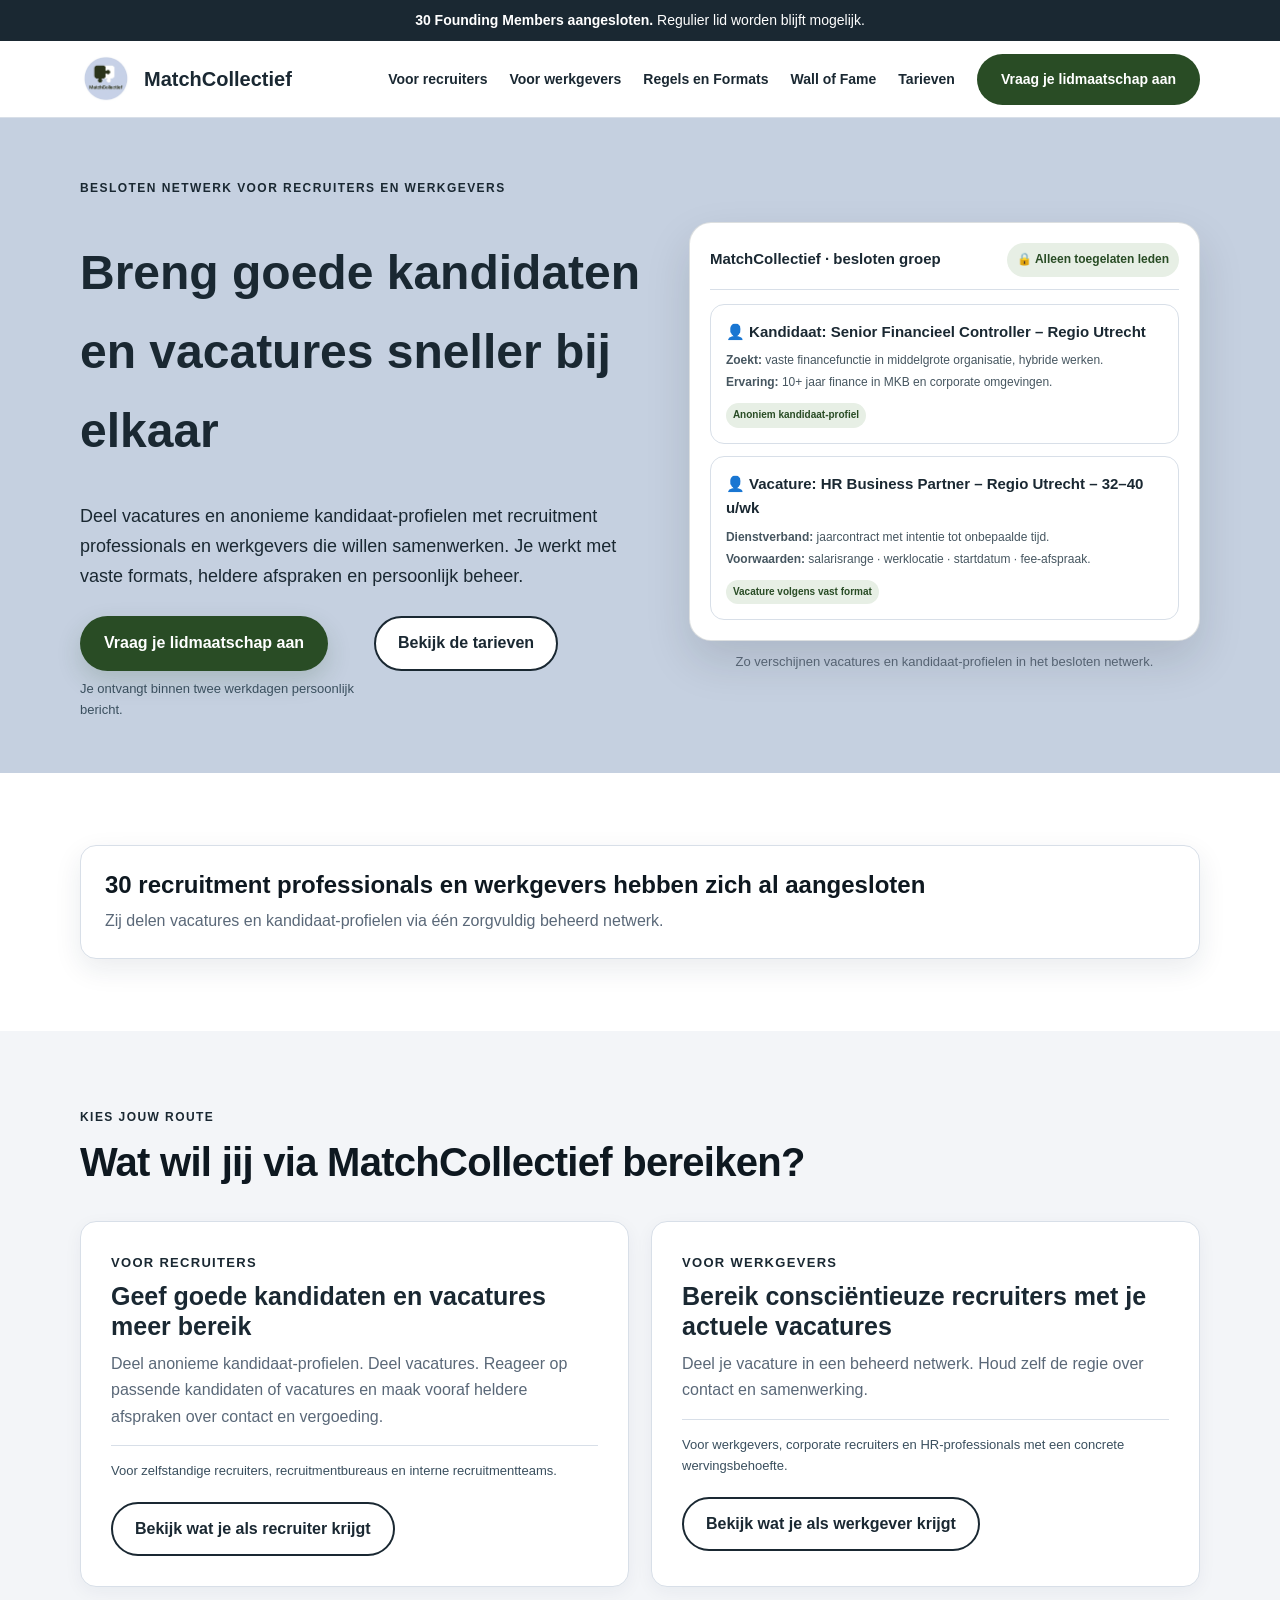
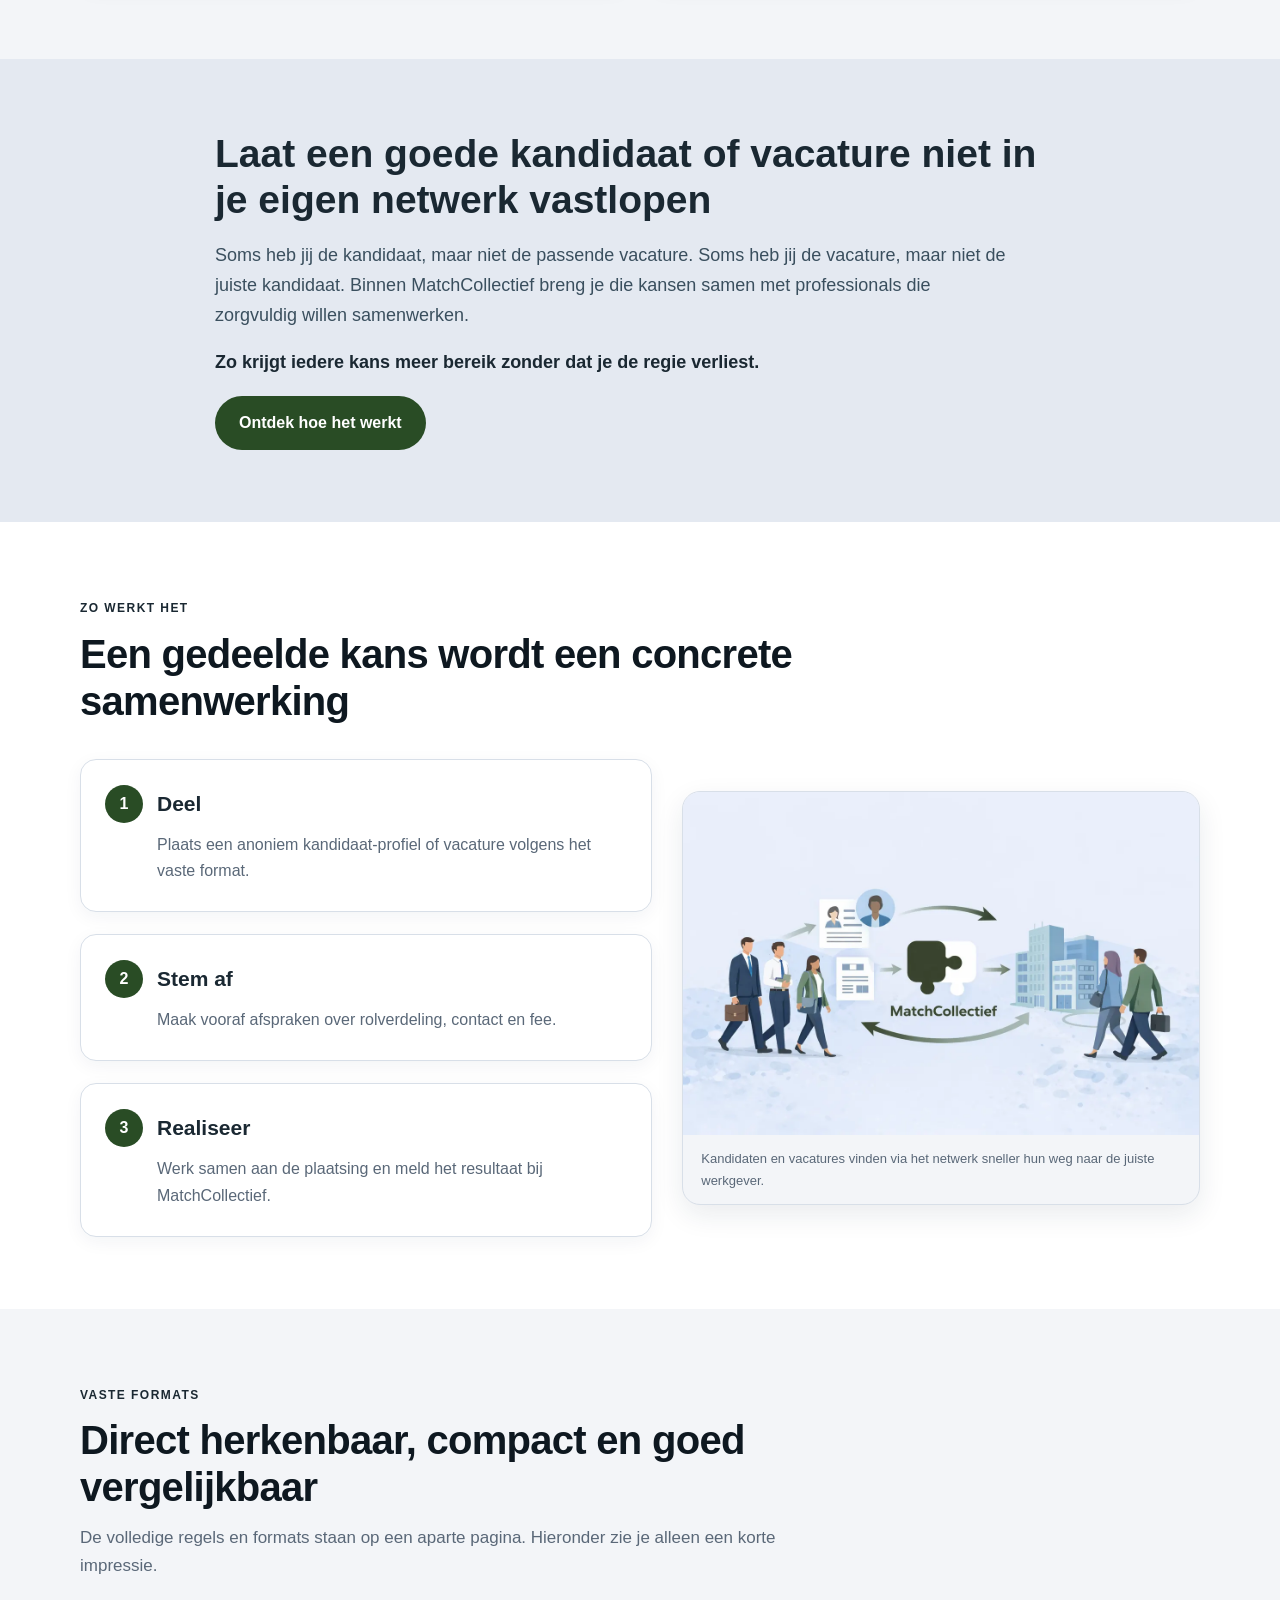
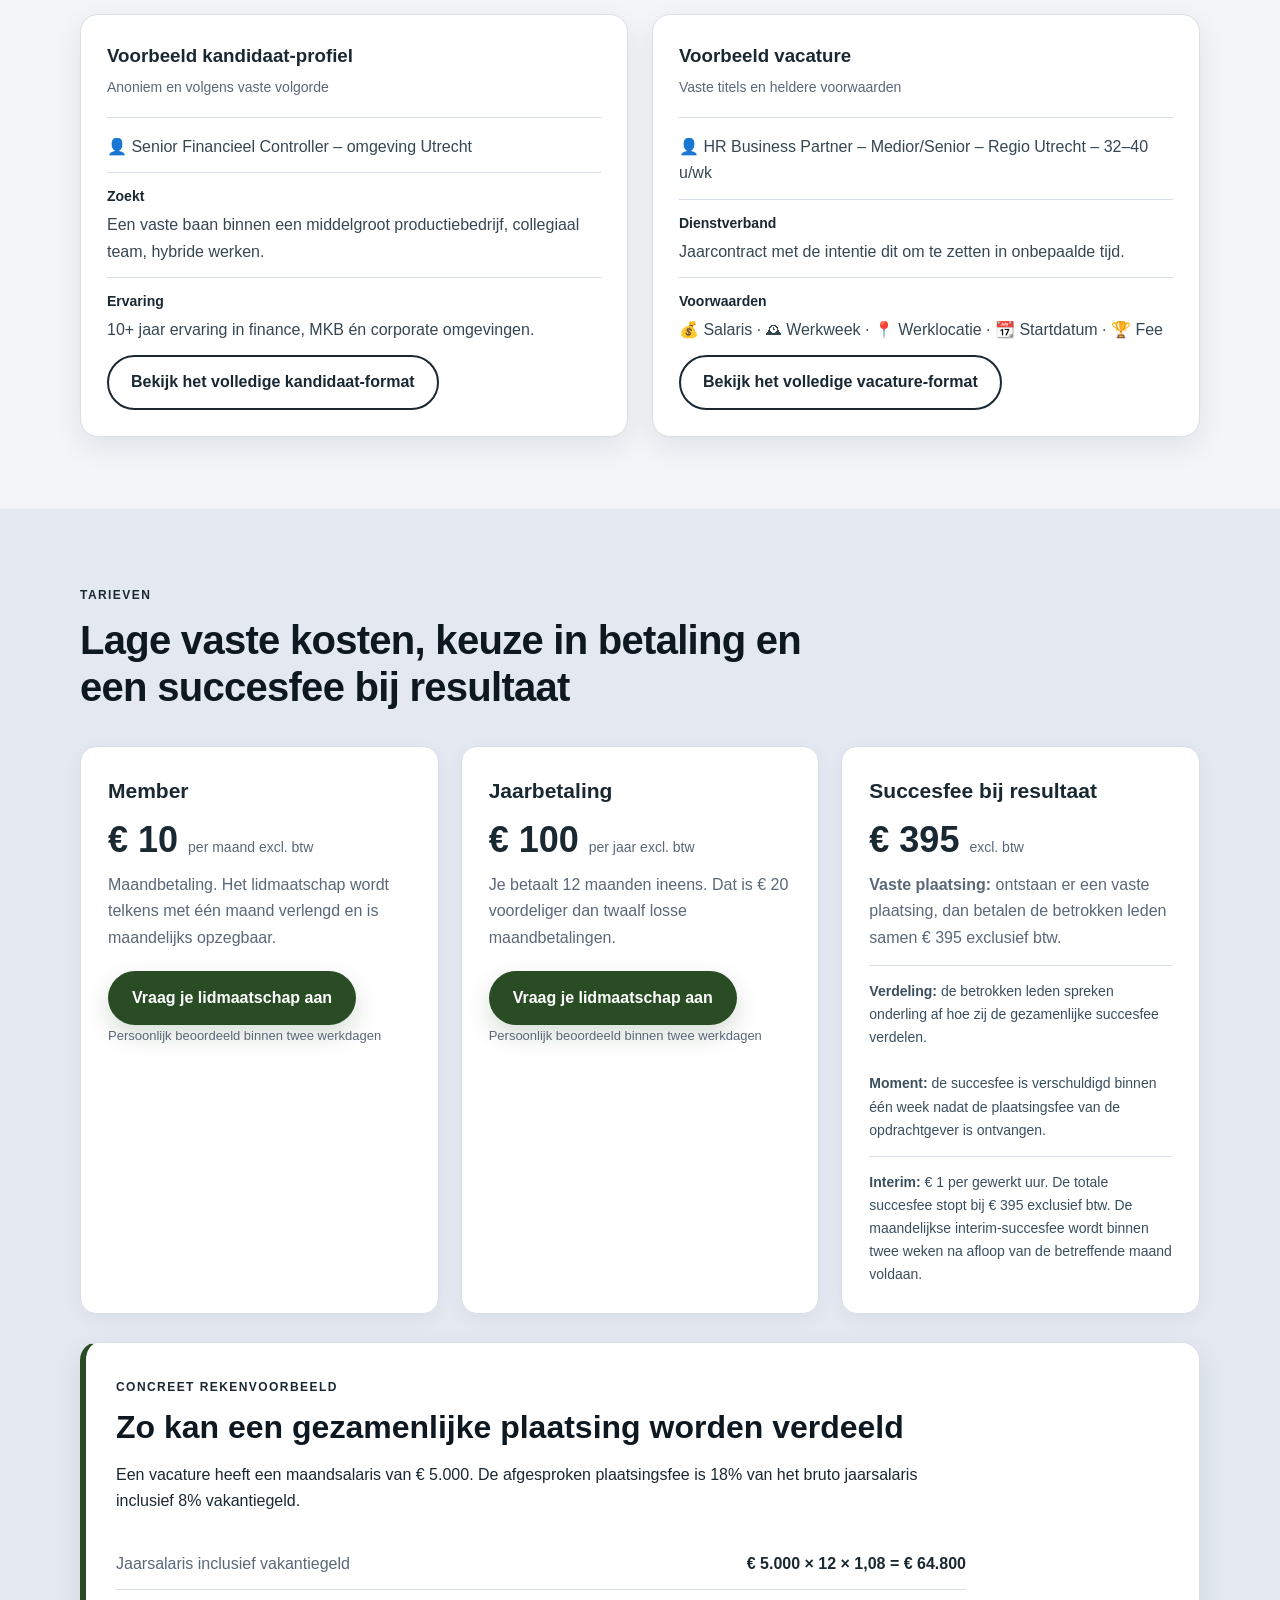
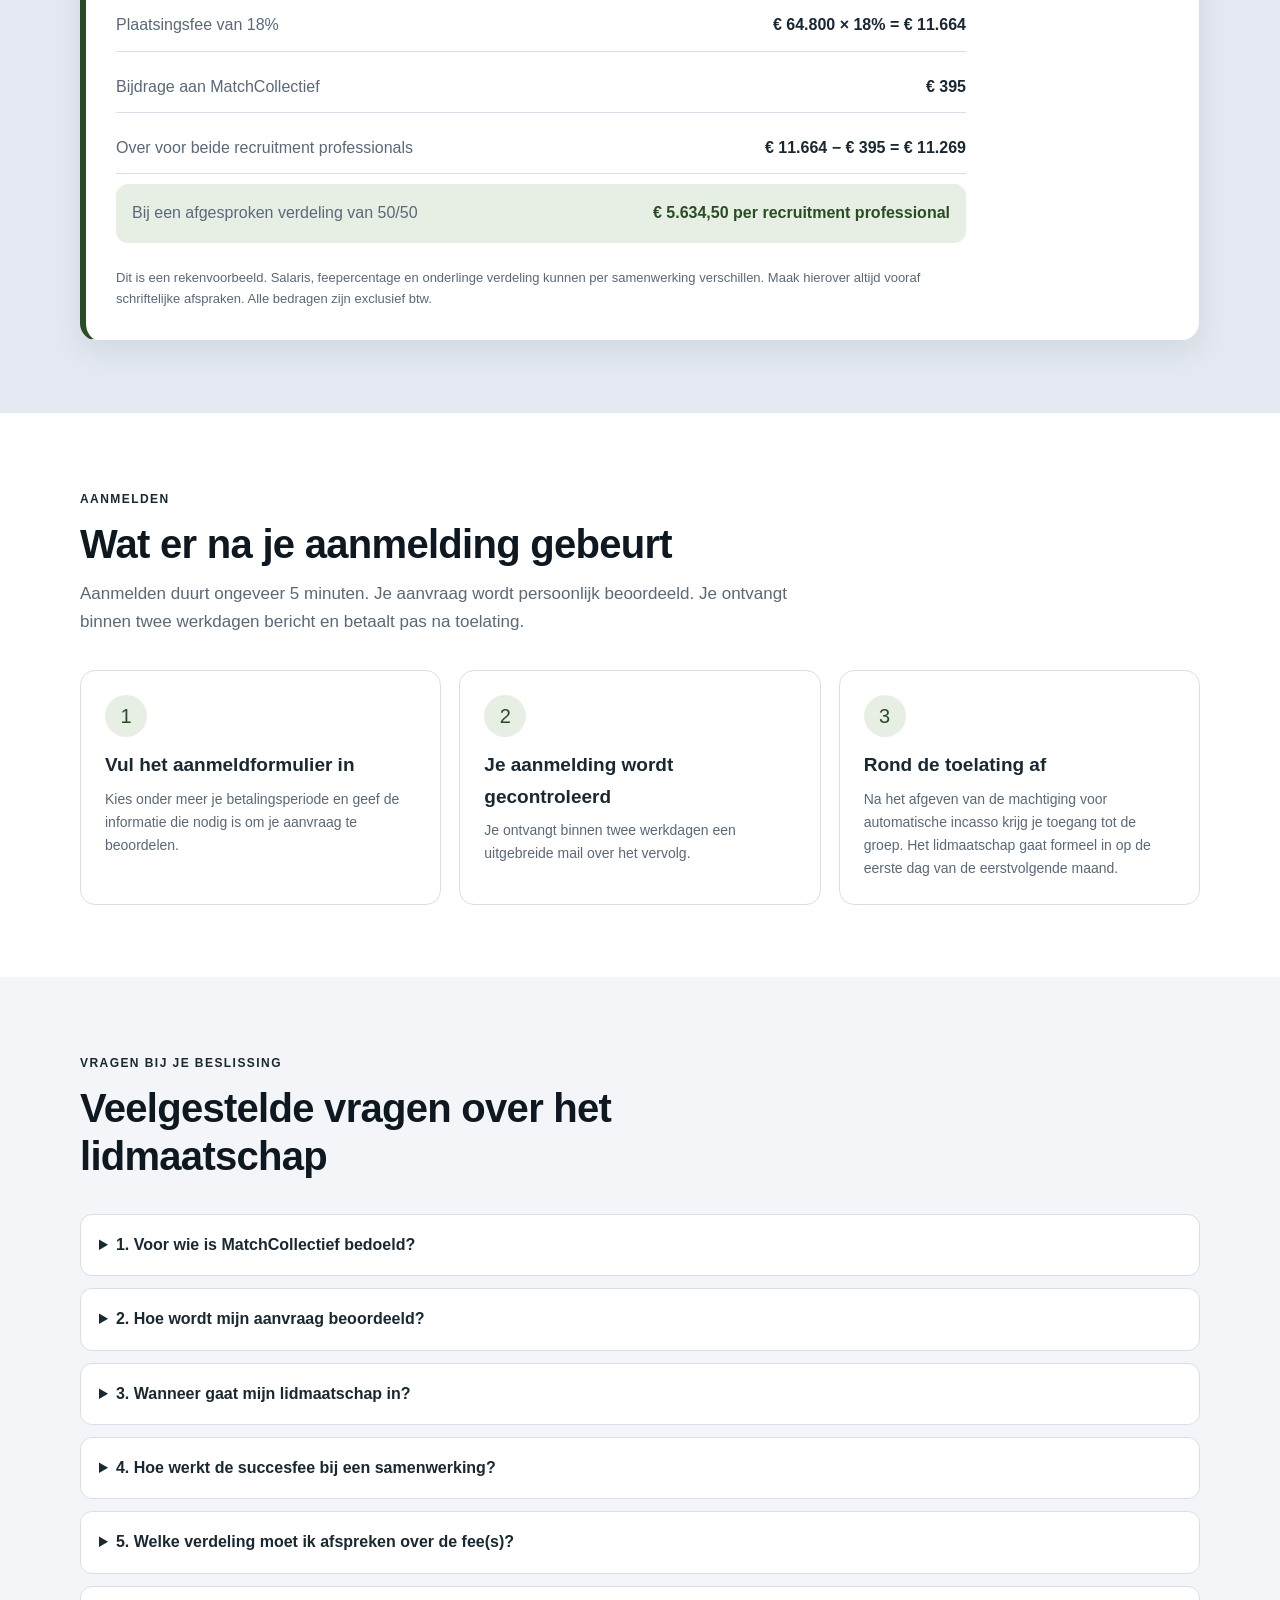
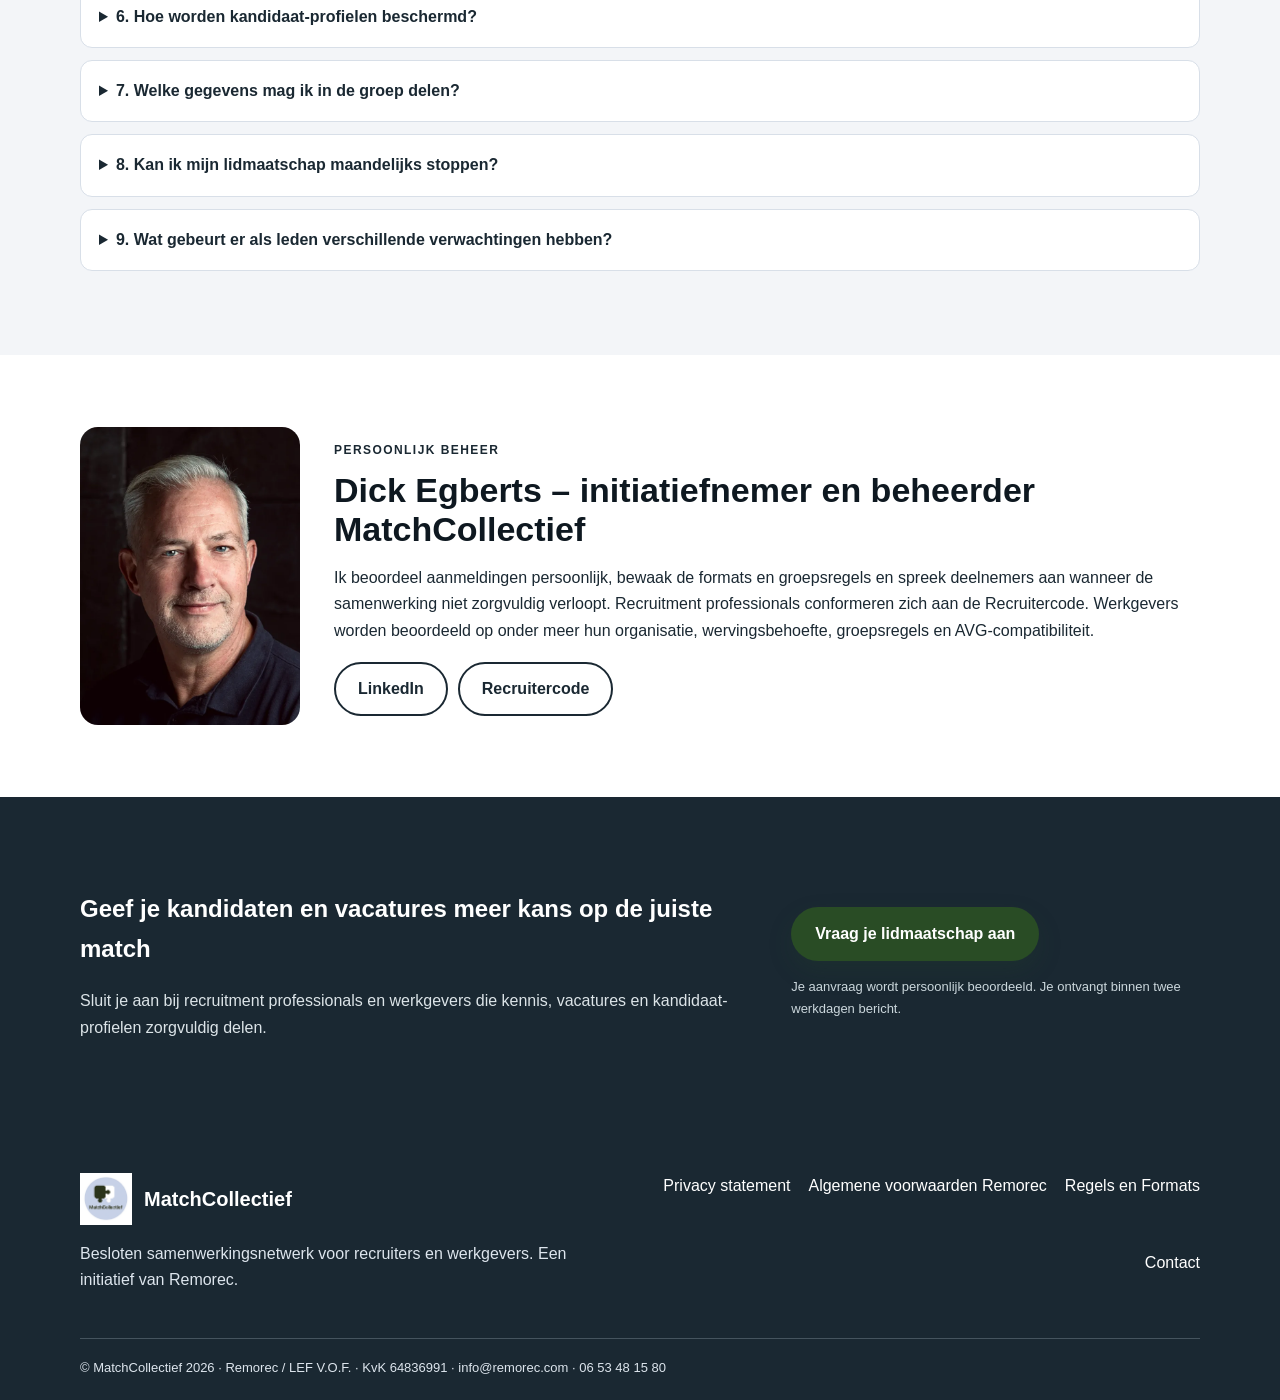
==== commit 338c9f58: "Add files via upload" ====
--- a/index.html
+++ b/index.html
@@ -4,29 +4,30 @@
 <button class="menu-toggle" aria-label="Menu openen">☰</button>
 <div class="nav-links">
 <a href="voor-recruiters.html">Voor recruiters</a><a href="voor-werkgevers.html">Voor werkgevers</a><a href="regels-en-formats.html">Regels en Formats</a><a href="wall-of-fame.html">Wall of Fame</a><a href="index.html#tarieven">Tarieven</a><a class="btn btn-green" href="https://forms.cloud.microsoft/r/RFV0NkkKXE" target="_blank" rel="noopener">Vraag je lidmaatschap aan</a>
-</div></div></nav><header class="hero-conversion"><div class="wrap hero-grid"><div><span class="eyebrow">BESLOTEN NETWERK VOOR RECRUITERS EN WERKGEVERS</span><h1>Breng goede kandidaten en vacatures sneller bij elkaar</h1><p class="lead">Deel vacatures en anonieme kandidaat-profielen met recruitmentprofessionals en werkgevers die willen samenwerken. Je werkt met vaste formats, heldere afspraken en persoonlijk beheer.</p><div class="primary-wrap"><div class="primary-action"><a class="btn btn-primary-site" href="https://forms.cloud.microsoft/r/RFV0NkkKXE" target="_blank" rel="noopener">Vraag je lidmaatschap aan</a><span class="helper">Je ontvangt binnen twee werkdagen persoonlijk bericht.</span></div><a class="btn btn-outline" href="#tarieven">Bekijk de tarieven</a></div></div><div><div class="product-visual" aria-label="Voorbeeld van berichten in de besloten MatchCollectief-groep">
+</div></div></nav><header class="hero-conversion"><div class="wrap hero-grid"><div><span class="eyebrow">BESLOTEN NETWERK VOOR RECRUITERS EN WERKGEVERS</span><h1>Breng goede kandidaten en vacatures sneller bij elkaar</h1><p class="lead">Deel vacatures en anonieme kandidaat-profielen met recruitment professionals en werkgevers die willen samenwerken. Je werkt met vaste formats, heldere afspraken en persoonlijk beheer.</p><div class="primary-wrap"><div class="primary-action"><a class="btn btn-primary-site" href="https://forms.cloud.microsoft/r/RFV0NkkKXE" target="_blank" rel="noopener">Vraag je lidmaatschap aan</a><span class="helper">Je ontvangt binnen twee werkdagen persoonlijk bericht.</span></div><a class="btn btn-outline" href="#tarieven">Bekijk de tarieven</a></div></div><div><div class="product-visual" aria-label="Voorbeeld van berichten in de besloten MatchCollectief-groep">
 <div class="product-head"><div class="group-name">MatchCollectief · besloten groep</div><div class="lock-badge">🔒 Alleen toegelaten leden</div></div>
-<div class="network-post"><div class="post-meta">Recruitmentprofessional · zojuist</div><h4>👤 Kandidaat: Senior Financieel Controller – Regio Utrecht</h4><p><strong>Zoekt:</strong> vaste financefunctie in middelgrote organisatie, hybride werken.</p><p><strong>Ervaring:</strong> 10+ jaar finance in MKB en corporate omgevingen.</p><span class="post-chip">Anoniem kandidaat-profiel</span></div>
-<div class="network-post"><div class="post-meta">Werkgever · 18 min.</div><h4>👤 Vacature: HR Business Partner – Regio Utrecht – 32–40 u/wk</h4><p><strong>Dienstverband:</strong> jaarcontract met intentie tot onbepaalde tijd.</p><p><strong>Voorwaarden:</strong> salarisrange · werklocatie · startdatum · fee-afspraak.</p><span class="post-chip">Vacature volgens vast format</span></div>
+<div class="network-post"><h4>👤 Kandidaat: Senior Financieel Controller – Regio Utrecht</h4><p><strong>Zoekt:</strong> vaste financefunctie in middelgrote organisatie, hybride werken.</p><p><strong>Ervaring:</strong> 10+ jaar finance in MKB en corporate omgevingen.</p><span class="post-chip">Anoniem kandidaat-profiel</span></div>
+<div class="network-post"><h4>👤 Vacature: HR Business Partner – Regio Utrecht – 32–40 u/wk</h4><p><strong>Dienstverband:</strong> jaarcontract met intentie tot onbepaalde tijd.</p><p><strong>Voorwaarden:</strong> salarisrange · werklocatie · startdatum · fee-afspraak.</p><span class="post-chip">Vacature volgens vast format</span></div>
 </div><p class="product-caption">Zo verschijnen vacatures en kandidaat-profielen in het besloten netwerk.</p></div></div></header><section><div class="wrap"><div class="member-proof"><h3>30 recruitment professionals en werkgevers hebben zich al aangesloten</h3><p>Zij delen vacatures en kandidaat-profielen via één zorgvuldig beheerd netwerk.</p>
 <!-- ACTUELE CIJFERS: hier later maximaal 3 controleerbare metrics toevoegen: gedeelde vacatures, gedeelde kandidaat-profielen, samenwerkingen/plaatsingen. Niet tonen zolang cijfers niet betrouwbaar/substantieel zijn. -->
 </div></div></section><section class="alt"><div class="wrap"><div class="section-head"><span class="eyebrow">KIES JOUW ROUTE</span><h2>Wat wil jij via MatchCollectief bereiken?</h2></div><div class="grid-2">
 <article class="card route-card"><div class="route-title">Voor recruiters</div><h3>Geef goede kandidaten en vacatures meer bereik</h3><p>Deel anonieme kandidaat-profielen. Deel vacatures. Reageer op passende kandidaten of vacatures en maak vooraf heldere afspraken over contact en vergoeding.</p><p class="extra">Voor zelfstandige recruiters, recruitmentbureaus en interne recruitmentteams.</p><a class="btn btn-outline" href="voor-recruiters.html">Bekijk wat je als recruiter krijgt</a></article>
 <article class="card route-card"><div class="route-title">Voor werkgevers</div><h3>Bereik consciëntieuze recruiters met je actuele vacatures</h3><p>Deel je vacature in een beheerd netwerk. Houd zelf de regie over contact en samenwerking.</p><p class="extra">Voor werkgevers, corporate recruiters en HR-professionals met een concrete wervingsbehoefte.</p><a class="btn btn-outline" href="voor-werkgevers.html">Bekijk wat je als werkgever krijgt</a></article>
-</div></div></section><section class="desire-block"><div class="wrap desire-inner"><h2>Laat een goede kandidaat of vacature niet in je eigen netwerk vastlopen</h2><p>Soms heb jij de kandidaat, maar niet de passende vacature. Soms heb jij de vacature, maar niet de juiste kandidaat. Binnen MatchCollectief breng je die kansen samen met professionals die zorgvuldig willen samenwerken.</p><p class="closing">Zo krijgt iedere kans meer bereik zonder dat je de regie verliest.</p><a class="btn btn-green" href="#zo-werkt-het">Ontdek hoe het werkt</a></div></section><section id="zo-werkt-het"><div class="wrap"><div class="section-head"><span class="eyebrow">ZO WERKT HET</span><h2>Een gedeelde kans wordt een concrete samenwerking</h2></div><div class="grid-3 steps"><article class="card step"><h3>Deel</h3><p>Plaats een anoniem kandidaat-profiel of vacature volgens het vaste format.</p></article><article class="card step"><h3>Stem af</h3><p>Maak vooraf afspraken over rolverdeling, contact en fee.</p></article><article class="card step"><h3>Realiseer</h3><p>Werk samen aan de plaatsing en meld het resultaat bij MatchCollectief.</p></article></div></div></section><section class="alt"><div class="wrap"><div class="section-head"><span class="eyebrow">VASTE FORMATS</span><h2>Direct herkenbaar, compact en goed vergelijkbaar</h2><p>De volledige regels en formats staan op een aparte pagina. Hieronder zie je alleen een korte impressie.</p></div><div class="format-grid">
+</div></div></section><section class="desire-block"><div class="wrap desire-inner"><h2>Laat een goede kandidaat of vacature niet in je eigen netwerk vastlopen</h2><p>Soms heb jij de kandidaat, maar niet de passende vacature. Soms heb jij de vacature, maar niet de juiste kandidaat. Binnen MatchCollectief breng je die kansen samen met professionals die zorgvuldig willen samenwerken.</p><p class="closing">Zo krijgt iedere kans meer bereik zonder dat je de regie verliest.</p><a class="btn btn-green" href="#zo-werkt-het">Ontdek hoe het werkt</a></div></section><section id="zo-werkt-het"><div class="wrap"><div class="section-head"><span class="eyebrow">ZO WERKT HET</span><h2>Een gedeelde kans wordt een concrete samenwerking</h2></div><div class="working-grid"><div class="grid-3 steps"><article class="card step"><h3>Deel</h3><p>Plaats een anoniem kandidaat-profiel of vacature volgens het vaste format.</p></article><article class="card step"><h3>Stem af</h3><p>Maak vooraf afspraken over rolverdeling, contact en fee.</p></article><article class="card step"><h3>Realiseer</h3><p>Werk samen aan de plaatsing en meld het resultaat bij MatchCollectief.</p></article></div><figure class="working-visual"><img src="assets/matchcollectief-werking.webp" alt="Recruitment professionals delen kandidaat-profielen en vacatures via MatchCollectief met werkgevers" width="1200" height="800" loading="lazy"><figcaption>Kandidaten en vacatures vinden via het netwerk sneller hun weg naar de juiste werkgever.</figcaption></figure></div></div></section><section class="alt"><div class="wrap"><div class="section-head"><span class="eyebrow">VASTE FORMATS</span><h2>Direct herkenbaar, compact en goed vergelijkbaar</h2><p>De volledige regels en formats staan op een aparte pagina. Hieronder zie je alleen een korte impressie.</p></div><div class="format-grid">
 <div class="format-card"><h3>Voorbeeld kandidaat-profiel</h3><div class="format-sub">Anoniem en volgens vaste volgorde</div><div class="format-block"><div class="format-copy">👤 Senior Financieel Controller – omgeving Utrecht</div></div><div class="format-block"><div class="format-label">Zoekt</div><div class="format-copy">Een vaste baan binnen een middelgroot productiebedrijf, collegiaal team, hybride werken.</div></div><div class="format-block"><div class="format-label">Ervaring</div><div class="format-copy">10+ jaar ervaring in finance, MKB én corporate omgevingen.</div></div><a class="btn btn-outline" href="regels-en-formats.html#kandidaat">Bekijk het volledige kandidaat-format</a></div>
 <div class="format-card"><h3>Voorbeeld vacature</h3><div class="format-sub">Vaste titels en heldere voorwaarden</div><div class="format-block"><div class="format-copy">👤 HR Business Partner – Medior/Senior – Regio Utrecht – 32–40 u/wk</div></div><div class="format-block"><div class="format-label">Dienstverband</div><div class="format-copy">Jaarcontract met de intentie dit om te zetten in onbepaalde tijd.</div></div><div class="format-block"><div class="format-label">Voorwaarden</div><div class="format-copy">💰 Salaris · 🕰 Werkweek · 📍 Werklocatie · 📆 Startdatum · 🏆 Fee</div></div><a class="btn btn-outline" href="regels-en-formats.html#vacature">Bekijk het volledige vacature-format</a></div>
-</div></div></section><!-- RESULTATEN UIT HET NETWERK: voorlopig bewust niet gepubliceerd. Bij iedere toekomstige website-update opnieuw beoordelen zodra controleerbare cases/ervaringen beschikbaar zijn. --><section class="brand-section" id="tarieven"><div class="wrap"><div class="section-head"><span class="eyebrow">TARIEVEN</span><h2>Lage vaste kosten, keuze in betaling en een succesfee bij resultaat</h2><p>De 30 Founding Member-plaatsen zijn ingevuld. Nieuwe deelnemers kunnen regulier Member worden.</p></div><div class="grid-3">
+</div></div></section><!-- RESULTATEN UIT HET NETWERK: voorlopig bewust niet gepubliceerd. Bij iedere toekomstige website-update opnieuw beoordelen zodra controleerbare cases/ervaringen beschikbaar zijn. --><section class="brand-section" id="tarieven"><div class="wrap"><div class="section-head"><span class="eyebrow">TARIEVEN</span><h2>Lage vaste kosten, keuze in betaling en een succesfee bij resultaat</h2></div><div class="grid-3">
 <article class="card"><h3>Member</h3><div class="price">€ 10 <small>per maand excl. btw</small></div><p>Maandbetaling. Het lidmaatschap wordt telkens met één maand verlengd en is maandelijks opzegbaar.</p><a class="btn btn-primary-site" href="https://forms.cloud.microsoft/r/RFV0NkkKXE" target="_blank" rel="noopener">Vraag je lidmaatschap aan</a><p class="apply-note">Persoonlijk beoordeeld binnen twee werkdagen</p></article>
 <article class="card"><h3>Jaarbetaling</h3><div class="price">€ 100 <small>per jaar excl. btw</small></div><p>Je betaalt 12 maanden ineens. Dat is € 20 voordeliger dan twaalf losse maandbetalingen.</p><a class="btn btn-primary-site" href="https://forms.cloud.microsoft/r/RFV0NkkKXE" target="_blank" rel="noopener">Vraag je lidmaatschap aan</a><p class="apply-note">Persoonlijk beoordeeld binnen twee werkdagen</p></article>
 <article class="card"><h3>Succesfee bij resultaat</h3><div class="price">€ 395 <small>excl. btw</small></div><p><strong>Vaste plaatsing:</strong> ontstaan er een vaste plaatsing, dan betalen de betrokken leden samen € 395 exclusief btw.</p><div class="fee-detail"><strong>Verdeling:</strong> de betrokken leden spreken onderling af hoe zij de gezamenlijke succesfee verdelen.<br><br><strong>Moment:</strong> de succesfee is verschuldigd binnen één week nadat de plaatsingsfee van de opdrachtgever is ontvangen.</div><div class="fee-detail"><strong>Interim:</strong> € 1 per gewerkt uur. De totale succesfee stopt bij € 395 exclusief btw. De maandelijkse interim-succesfee wordt binnen twee weken na afloop van de betreffende maand voldaan.</div></article>
-</div></div></section><section><div class="wrap"><div class="section-head"><span class="eyebrow">AANMELDEN</span><h2>Je weet vooraf wat er na je aanvraag gebeurt</h2><p>Aanmelden duurt ongeveer 3 minuten. Dick beoordeelt je aanvraag persoonlijk. Je ontvangt binnen twee werkdagen bericht en betaalt pas na toelating.</p></div><div class="process-grid"><article class="process-item"><div class="process-icon">1</div><h3>Vul het aanmeldformulier in</h3><p>Kies onder meer je betalingsperiode en geef de informatie die nodig is om je aanvraag te beoordelen.</p></article><article class="process-item"><div class="process-icon">2</div><h3>Je aanmelding wordt gecontroleerd</h3><p>Je ontvangt binnen twee werkdagen een uitgebreide mail met de uitkomst en het vervolg.</p></article><article class="process-item"><div class="process-icon">3</div><h3>Rond de toelating af</h3><p>Na toelating geef je een machtiging voor automatische incasso af en krijg je toegang tot de groep. Het lidmaatschap gaat formeel in op de eerste dag van de eerstvolgende maand.</p></article></div></div></section><section class="alt"><div class="wrap"><div class="section-head"><span class="eyebrow">VRAGEN BIJ JE BESLISSING</span><h2>Veelgestelde vragen over het lidmaatschap</h2></div>
-<details><summary>1. Voor wie is MatchCollectief bedoeld?</summary><div class="answer">Voor recruitmentprofessionals en werkgevers die kandidaten en vacatures zorgvuldig willen delen en samenwerken op basis van een fee. Recruiters conformeren zich aan de Recruitercode; werkgevers handelen transparant en AVG-proof. Het netwerk is niet bedoeld voor salespitches, spam of zelfpromotie.</div></details>
+</div><div class="fee-example"><div class="fee-example-copy"><span class="eyebrow">CONCREET REKENVOORBEELD</span><h3>Zo kan een gezamenlijke plaatsing worden verdeeld</h3><p>Een vacature heeft een maandsalaris van € 5.000. De afgesproken plaatsingsfee is 18% van het bruto jaarsalaris inclusief 8% vakantiegeld.</p><div class="calculation"><div><span>Jaarsalaris inclusief vakantiegeld</span><strong>€ 5.000 × 12 × 1,08 = € 64.800</strong></div><div><span>Plaatsingsfee van 18%</span><strong>€ 64.800 × 18% = € 11.664</strong></div><div><span>Bijdrage aan MatchCollectief</span><strong>€ 395</strong></div><div><span>Over voor beide recruitment professionals</span><strong>€ 11.664 − € 395 = € 11.269</strong></div><div class="calculation-result"><span>Bij een afgesproken verdeling van 50/50</span><strong>€ 5.634,50 per recruitment professional</strong></div></div><p class="fine-print">Dit is een rekenvoorbeeld. Salaris, feepercentage en onderlinge verdeling kunnen per samenwerking verschillen. Maak hierover altijd vooraf schriftelijke afspraken. Alle bedragen zijn exclusief btw.</p></div></div></div></section><section><div class="wrap"><div class="section-head"><span class="eyebrow">AANMELDEN</span><h2>Wat er na je aanmelding gebeurt</h2><p>Aanmelden duurt ongeveer 5 minuten. Je aanvraag wordt persoonlijk beoordeeld. Je ontvangt binnen twee werkdagen bericht en betaalt pas na toelating.</p></div><div class="process-grid"><article class="process-item"><div class="process-icon">1</div><h3>Vul het aanmeldformulier in</h3><p>Kies onder meer je betalingsperiode en geef de informatie die nodig is om je aanvraag te beoordelen.</p></article><article class="process-item"><div class="process-icon">2</div><h3>Je aanmelding wordt gecontroleerd</h3><p>Je ontvangt binnen twee werkdagen een uitgebreide mail over het vervolg.</p></article><article class="process-item"><div class="process-icon">3</div><h3>Rond de toelating af</h3><p>Na het afgeven van de machtiging voor automatische incasso krijg je toegang tot de groep. Het lidmaatschap gaat formeel in op de eerste dag van de eerstvolgende maand.</p></article></div></div></section><section class="alt"><div class="wrap"><div class="section-head"><span class="eyebrow">VRAGEN BIJ JE BESLISSING</span><h2>Veelgestelde vragen over het lidmaatschap</h2></div>
+<details><summary>1. Voor wie is MatchCollectief bedoeld?</summary><div class="answer">Voor recruitment professionals en werkgevers die kandidaten en vacatures zorgvuldig willen delen en samenwerken op basis van een fee. Recruiters conformeren zich aan de Recruitercode; werkgevers handelen transparant en AVG-proof. Het netwerk is niet bedoeld voor salespitches, spam of zelfpromotie.</div></details>
 <details><summary>2. Hoe wordt mijn aanvraag beoordeeld?</summary><div class="answer">Dick Egberts beoordeelt iedere aanvraag persoonlijk. Bij recruiters wordt de registratie bij de Recruitercode gecontroleerd; beperkte voorlopige toegang is mogelijk voordat definitieve toelating plaatsvindt. Werkgevers worden beoordeeld op een aantoonbare organisatie of zelfstandige onderneming, concrete wervingsbehoefte, akkoord met de groepsregels, AVG-compatibiliteit en geen gebruik voor acquisitie of databouw.</div></details>
-<details><summary>3. Wanneer gaat mijn lidmaatschap in?</summary><div class="answer">Na toelating geef je een machtiging voor automatische incasso af. Het lidmaatschap gaat formeel in op de eerste dag van de eerstvolgende maand, wanneer de gekozen contributieperiode ingaat. Tot die datum kan al toegang tot de groep worden verleend.</div></details>
+<details><summary>3. Wanneer gaat mijn lidmaatschap in?</summary><div class="answer">Na het afgeven van de machtiging voor automatische incasso krijg je toegang tot de groep. Het lidmaatschap gaat formeel in op de eerste dag van de eerstvolgende maand, wanneer de gekozen contributieperiode ingaat.</div></details>
 <details><summary>4. Hoe werkt de succesfee bij een samenwerking?</summary><div class="answer">Bij een vaste plaatsing dragen de betrokken leden gezamenlijk een succesfee van € 395 exclusief btw. Zij spreken zelf af hoe zij dat bedrag onderling verdelen. Bij interim geldt € 1 per gewerkt uur tot maximaal € 395 exclusief btw; de maandelijkse fee wordt binnen twee weken na afloop van de maand voldaan.</div></details>
-<details><summary>5. Hoe worden kandidaat-profielen beschermd?</summary><div class="answer">Kandidaat-profielen worden uitsluitend anoniem geplaatst en mogen geen identificeerbare gegevens bevatten. Kandidaten zijn gesproken en op de hoogte van een eventuele presentatie. Rechtstreeks benaderen buiten de betrokken recruiter om is niet toegestaan.</div></details>
-<details><summary>6. Welke gegevens mag ik in de groep delen?</summary><div class="answer">Deel alleen informatie die past binnen het vaste kandidaat- of vacatureformat en waarvoor je een geldige grondslag hebt. Kandidaatgegevens blijven anoniem. Bij een werkgeversvacature mag de organisatienaam en een directe link naar de vacature op de eigen of werken-bij-website worden opgenomen.</div></details>
-<details><summary>7. Kan ik mijn lidmaatschap maandelijks stoppen?</summary><div class="answer">Bij maandbetaling is het lidmaatschap maandelijks opzegbaar en eindigt het op de laatste dag van de lopende kalendermaand. Reeds betaalde contributie over die maand wordt niet gerestitueerd. Bij jaarbetaling loopt het lidmaatschap 12 maanden en is het jaarlijks opzegbaar.</div></details>
-<details><summary>8. Wat gebeurt er als leden verschillende verwachtingen hebben?</summary><div class="answer">Fee-afspraken en de manier van samenwerken worden vooraf in de post kenbaar gemaakt of onderling afgestemd. Contact met kandidaten en opdrachtgevers verloopt via de betrokken recruiter(s), tenzij anders afgesproken. MatchCollectief bewaakt de groepsregels, maar de leden blijven zelf verantwoordelijk voor hun onderlinge afspraken en overeenkomsten.</div></details>
-</div></section><section><div class="wrap profile"><img src="assets/dick-egberts.webp" alt="Dick Egberts"><div><span class="eyebrow">PERSOONLIJK BEHEER</span><h2>Dick Egberts – initiatiefnemer en beheerder MatchCollectief</h2><p>Ik beoordeel aanmeldingen persoonlijk, bewaak de formats en groepsregels en spreek deelnemers aan wanneer de samenwerking niet zorgvuldig verloopt. Recruitmentprofessionals conformeren zich aan de Recruitercode. Werkgevers worden beoordeeld op onder meer hun organisatie, wervingsbehoefte, groepsregels en AVG-compatibiliteit.</p><div class="contact-links"><a class="btn btn-outline" href="https://www.linkedin.com/in/dickegberts/" target="_blank" rel="noopener">LinkedIn</a><a class="btn btn-outline" href="https://recruitercode.nl/?s=Dick+Egberts" target="_blank" rel="noopener">Recruitercode</a></div></div></div></section><section class="final-cta"><div class="wrap cta-grid"><div><h2>Geef je kandidaten en vacatures meer kans op de juiste match</h2><p>Sluit je aan bij recruitmentprofessionals en werkgevers die kennis, vacatures en kandidaat-profielen zorgvuldig delen.</p></div><div class="primary-action"><a class="btn btn-primary-site" href="https://forms.cloud.microsoft/r/RFV0NkkKXE" target="_blank" rel="noopener">Vraag je lidmaatschap aan</a><span class="apply-note">Dick beoordeelt je aanvraag persoonlijk. Je ontvangt binnen twee werkdagen bericht.</span></div></div></section><footer><div class="wrap"><div class="footer-grid"><div><a class="brand" style="color:#fff" href="index.html"><img src="assets/matchcollectief-logo.webp" alt=""><span>MatchCollectief</span></a><p>Besloten samenwerkingsnetwerk voor recruiters en werkgevers. Een initiatief van Remorec.</p></div><div class="footer-links"><a href="privacy.html">Privacy statement</a><a href="https://www.remorec.com/" target="_blank" rel="noopener">Algemene voorwaarden Remorec</a><a href="regels-en-formats.html">Regels en Formats</a><a href="mailto:info@remorec.com">Contact</a></div></div><div class="copyright">© MatchCollectief 2026 · Remorec / LEF V.O.F. · KvK 64836991 · info@remorec.com · 06 53 48 15 80</div></div></footer><script src="assets/site.js"></script></body></html>+<details><summary>5. Welke verdeling moet ik afspreken over de fee(s)?</summary><div class="answer">Gangbaar is om fee-bedragen, zowel voor de plaatsing zelf als de succesfee, 50/50 te verdelen. Echter staat het de leden vrij om een andere verdeling te kiezen.</div></details>
+<details><summary>6. Hoe worden kandidaat-profielen beschermd?</summary><div class="answer">Kandidaat-profielen worden uitsluitend anoniem geplaatst en mogen geen identificeerbare gegevens bevatten. Kandidaten zijn gesproken en op de hoogte van een eventuele presentatie. Rechtstreeks benaderen buiten de betrokken recruiter om is niet toegestaan.</div></details>
+<details><summary>7. Welke gegevens mag ik in de groep delen?</summary><div class="answer">Deel alleen informatie die past binnen het vaste kandidaat- of vacatureformat en waarvoor je een geldige grondslag hebt. Kandidaatgegevens blijven anoniem. Bij een werkgeversvacature mag de organisatienaam en een directe link naar de vacature op de eigen of werken-bij-website worden opgenomen.</div></details>
+<details><summary>8. Kan ik mijn lidmaatschap maandelijks stoppen?</summary><div class="answer">Bij maandbetaling is het lidmaatschap maandelijks opzegbaar en eindigt het op de laatste dag van de lopende kalendermaand. Reeds betaalde contributie over die maand wordt niet gerestitueerd. Bij jaarbetaling loopt het lidmaatschap 12 maanden en is het jaarlijks opzegbaar.</div></details>
+<details><summary>9. Wat gebeurt er als leden verschillende verwachtingen hebben?</summary><div class="answer">Fee-afspraken en de manier van samenwerken worden vooraf in de post kenbaar gemaakt of onderling afgestemd. Contact met kandidaten en opdrachtgevers verloopt via de betrokken recruiter(s), tenzij anders afgesproken. MatchCollectief bewaakt de groepsregels, maar de leden blijven zelf verantwoordelijk voor hun onderlinge afspraken en overeenkomsten.</div></details>
+</div></section><section><div class="wrap profile"><img src="assets/dick-egberts.webp" alt="Dick Egberts"><div><span class="eyebrow">PERSOONLIJK BEHEER</span><h2>Dick Egberts – initiatiefnemer en beheerder MatchCollectief</h2><p>Ik beoordeel aanmeldingen persoonlijk, bewaak de formats en groepsregels en spreek deelnemers aan wanneer de samenwerking niet zorgvuldig verloopt. Recruitment professionals conformeren zich aan de Recruitercode. Werkgevers worden beoordeeld op onder meer hun organisatie, wervingsbehoefte, groepsregels en AVG-compatibiliteit.</p><div class="contact-links"><a class="btn btn-outline" href="https://www.linkedin.com/in/dickegberts/" target="_blank" rel="noopener">LinkedIn</a><a class="btn btn-outline" href="https://recruitercode.nl/?s=Dick+Egberts" target="_blank" rel="noopener">Recruitercode</a></div></div></div></section><section class="final-cta"><div class="wrap cta-grid"><div><h2>Geef je kandidaten en vacatures meer kans op de juiste match</h2><p>Sluit je aan bij recruitment professionals en werkgevers die kennis, vacatures en kandidaat-profielen zorgvuldig delen.</p></div><div class="primary-action"><a class="btn btn-primary-site" href="https://forms.cloud.microsoft/r/RFV0NkkKXE" target="_blank" rel="noopener">Vraag je lidmaatschap aan</a><span class="apply-note">Je aanvraag wordt persoonlijk beoordeeld. Je ontvangt binnen twee werkdagen bericht.</span></div></div></section><footer><div class="wrap"><div class="footer-grid"><div><a class="brand" style="color:#fff" href="index.html"><img src="assets/matchcollectief-logo.webp" alt=""><span>MatchCollectief</span></a><p>Besloten samenwerkingsnetwerk voor recruiters en werkgevers. Een initiatief van Remorec.</p></div><div class="footer-links"><a href="privacy.html">Privacy statement</a><a href="https://www.remorec.com/" target="_blank" rel="noopener">Algemene voorwaarden Remorec</a><a href="regels-en-formats.html">Regels en Formats</a><a href="mailto:info@remorec.com">Contact</a></div></div><div class="copyright">© MatchCollectief 2026 · Remorec / LEF V.O.F. · KvK 64836991 · info@remorec.com · 06 53 48 15 80</div></div></footer><script src="assets/site.js"></script></body></html>
--- a/assets/style.css
+++ b/assets/style.css
@@ -143,7 +143,23 @@
 .route-card{padding:30px}.route-card .route-title{font-size:13px;text-transform:uppercase;letter-spacing:.1em;font-weight:900;color:var(--navy)}.route-card h3{font-size:25px;line-height:1.2;margin:8px 0 10px}.route-card .extra{margin-top:15px;padding-top:14px;border-top:1px solid var(--line);font-size:13px;color:var(--steel)}
 .desire-block{background:var(--brand-light)}.desire-inner{max-width:850px}.desire-inner h2{font-size:clamp(28px,3.2vw,39px);margin:0 0 12px;line-height:1.18}.desire-inner p{font-size:18px;color:var(--steel);max-width:800px}.desire-inner .closing{font-weight:800;color:var(--navy);margin-top:10px}
 .fee-detail{margin-top:14px;padding-top:14px;border-top:1px solid var(--line);font-size:14px;color:var(--steel)}
+.success-note{margin-top:28px}
+.working-grid{display:grid;grid-template-columns:1.05fr .95fr;gap:30px;align-items:center}
+.working-grid .grid-3{grid-template-columns:1fr}
+.working-visual{margin:0;background:var(--paper);border:1px solid var(--line);border-radius:18px;overflow:hidden;box-shadow:var(--shadow)}
+.working-visual img{width:100%;height:auto;aspect-ratio:3/2;object-fit:cover}
+.working-visual figcaption{padding:13px 18px;color:var(--muted);font-size:13px}
+.fee-example{margin-top:28px;background:#fff;border:1px solid var(--line);border-left:6px solid var(--green);border-radius:18px;padding:30px;box-shadow:var(--shadow)}
+.fee-example-copy{max-width:850px}
+.fee-example h3{font-size:clamp(24px,3vw,32px);line-height:1.2;margin:8px 0 12px;color:var(--navy-deep)}
+.calculation{display:grid;gap:10px;margin:24px 0}
+.calculation>div{display:flex;justify-content:space-between;gap:22px;padding:12px 0;border-bottom:1px solid var(--line)}
+.calculation span{color:var(--muted)}
+.calculation strong{text-align:right;color:var(--navy)}
+.calculation .calculation-result{background:var(--green-soft);border:0;border-radius:12px;padding:16px}
+.calculation-result strong{color:var(--green)}
+.fine-print{font-size:13px;color:var(--muted);margin:0}
 .process-grid{display:grid;grid-template-columns:repeat(3,1fr);gap:18px}.process-item{background:#fff;border:1px solid var(--line);border-radius:15px;padding:24px}.process-icon{width:42px;height:42px;border-radius:50%;background:var(--green-soft);color:var(--green);display:grid;place-items:center;font-size:20px;margin-bottom:12px}.process-item h3{font-size:19px;margin:0 0 7px}.process-item p{font-size:14px;color:var(--muted);margin:0}
 .apply-note{font-size:13px;color:var(--muted);margin-top:8px}.final-cta{background:var(--navy);color:#fff}.final-cta h2{color:#fff}.final-cta p{color:#dce4e8}.final-cta .apply-note{color:#cbd7dc}.final-cta .btn-primary-site{background:var(--green);color:#fff}
-@media(max-width:880px){.hero-conversion .hero-grid,.process-grid{grid-template-columns:1fr}.product-visual{max-width:600px}.hero-conversion{padding-top:44px}.product-visual{order:2}}
-@media(max-width:560px){.hero-conversion h1{font-size:33px}.primary-wrap{flex-direction:column}.primary-action,.primary-action .btn{width:100%}.product-visual{padding:14px}.network-post{padding:12px}.member-proof h3{font-size:21px}.route-card h3{font-size:22px}}
+@media(max-width:880px){.hero-conversion .hero-grid,.process-grid,.working-grid{grid-template-columns:1fr}.product-visual{max-width:600px}.hero-conversion{padding-top:44px}.product-visual{order:2}}
+@media(max-width:560px){.hero-conversion h1{font-size:33px}.primary-wrap{flex-direction:column}.primary-action,.primary-action .btn{width:100%}.product-visual{padding:14px}.network-post{padding:12px}.member-proof h3{font-size:21px}.route-card h3{font-size:22px}.fee-example{padding:22px}.calculation>div{display:block}.calculation strong{display:block;text-align:left;margin-top:4px}}
